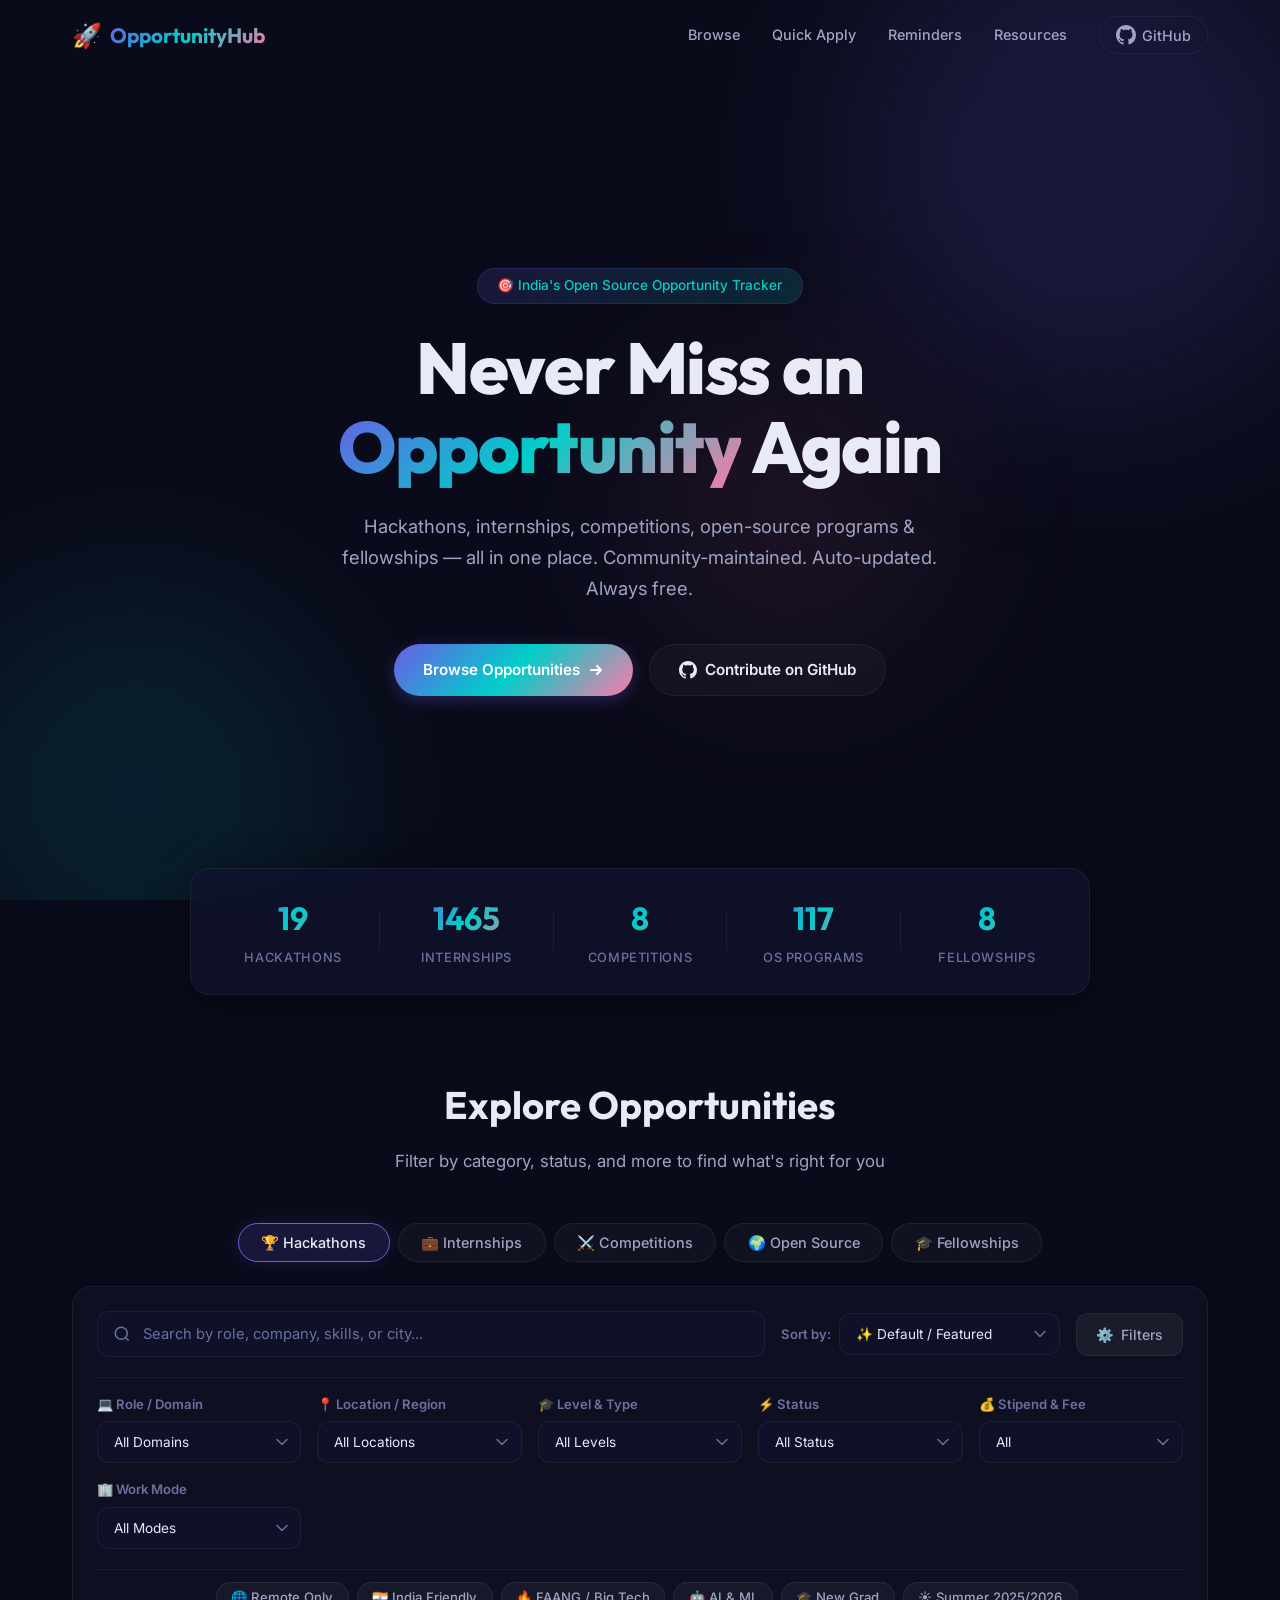
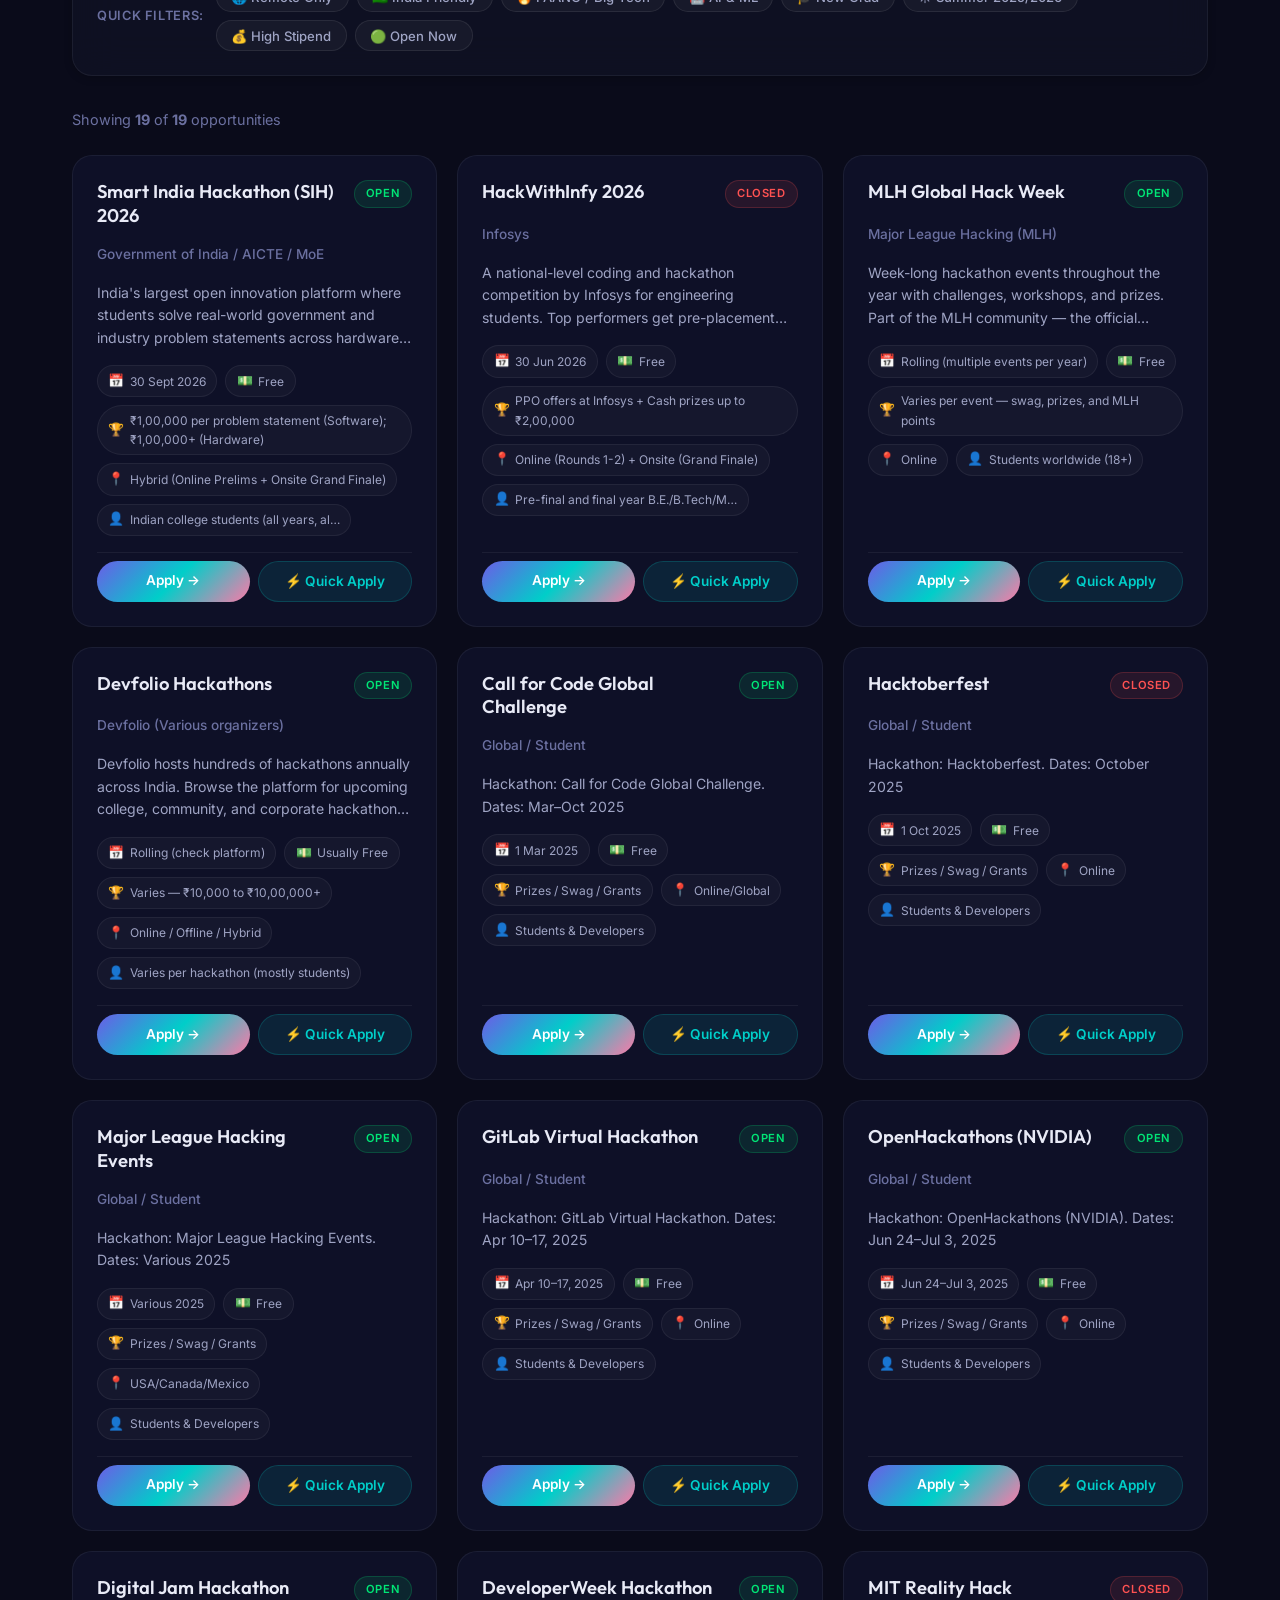
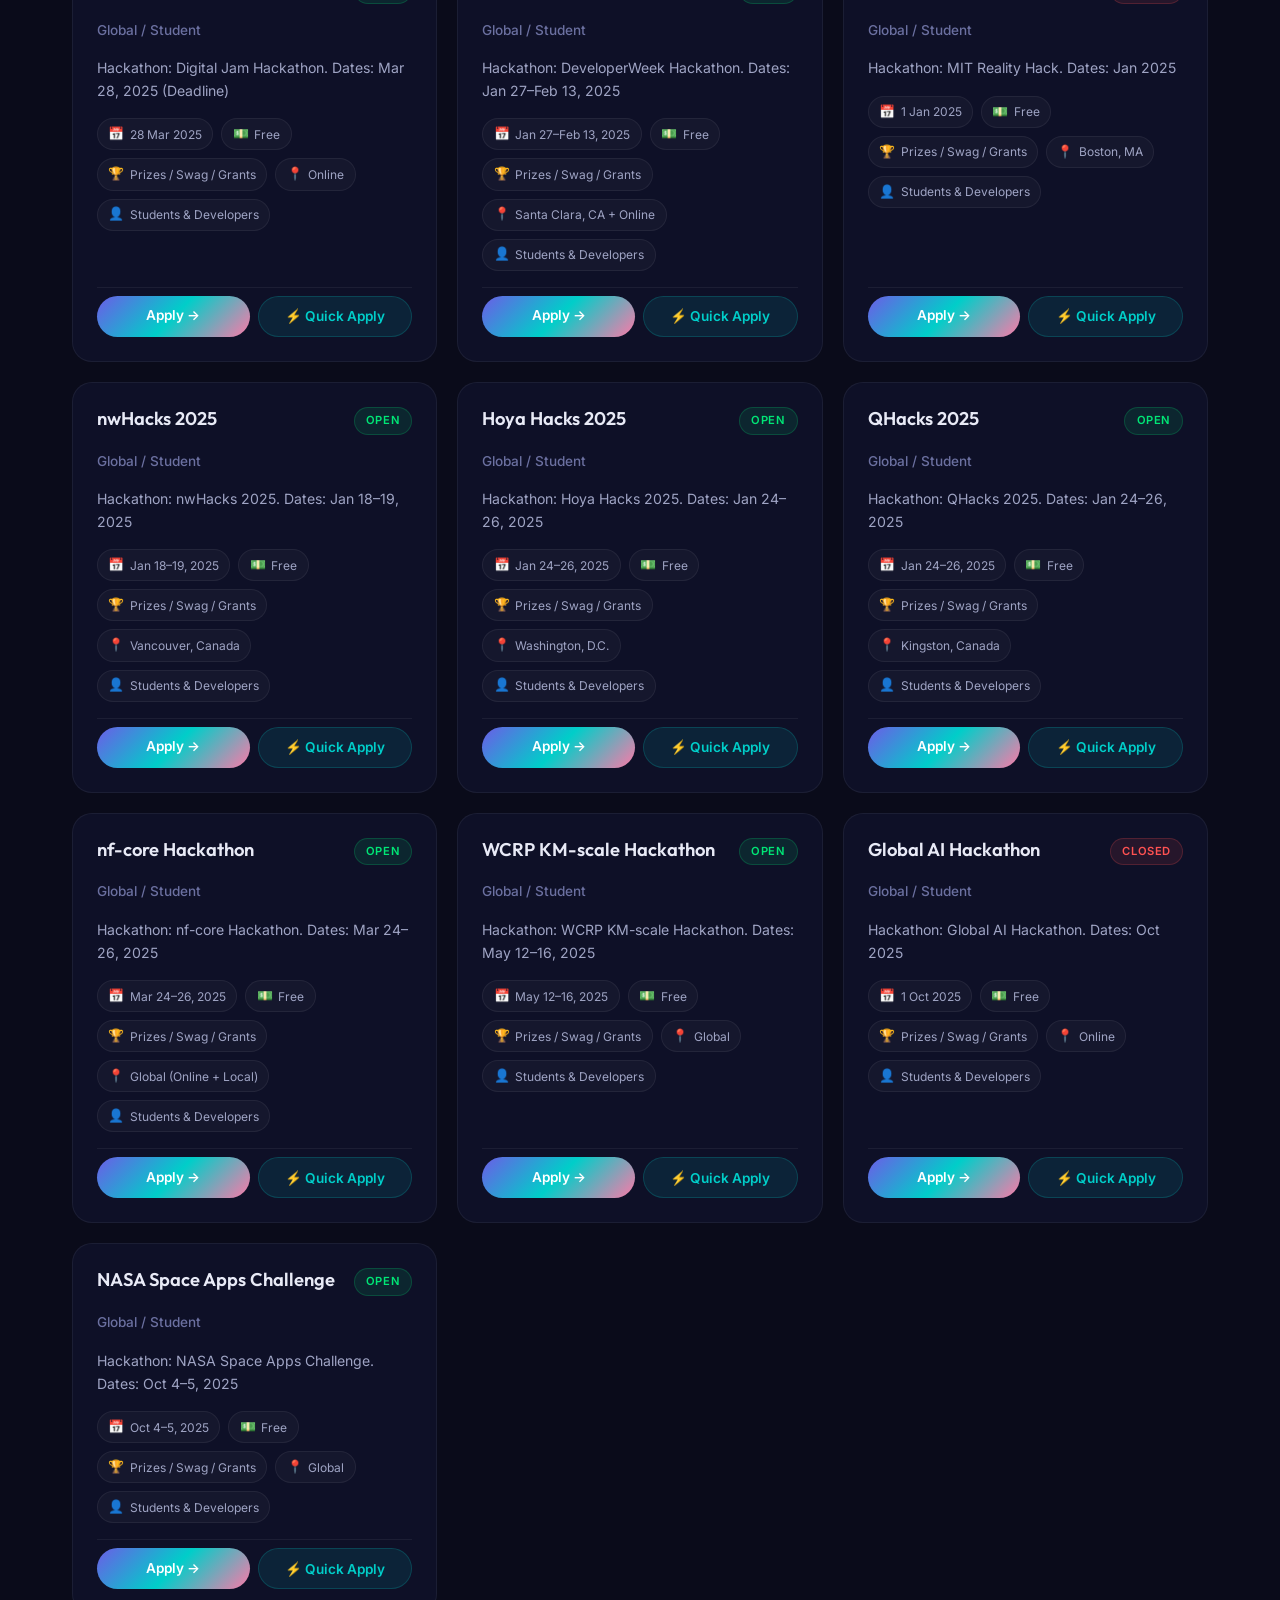
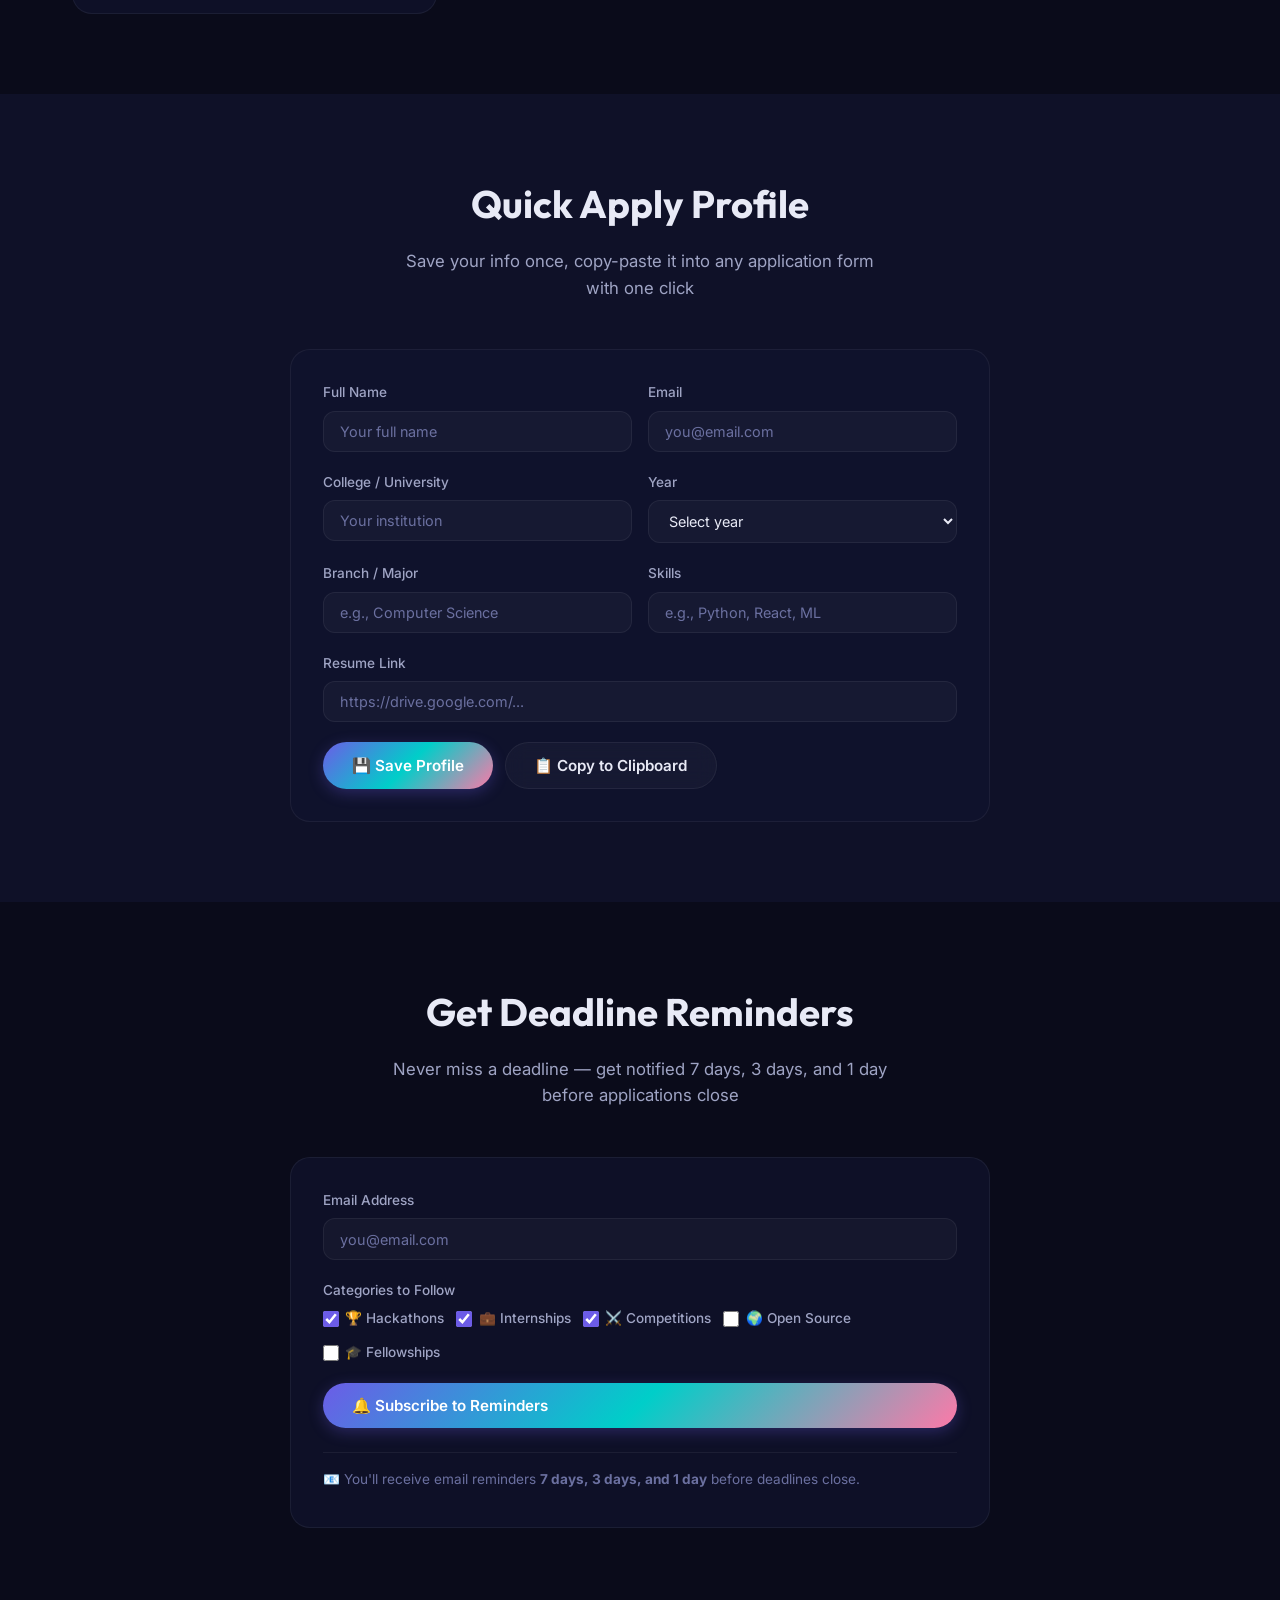
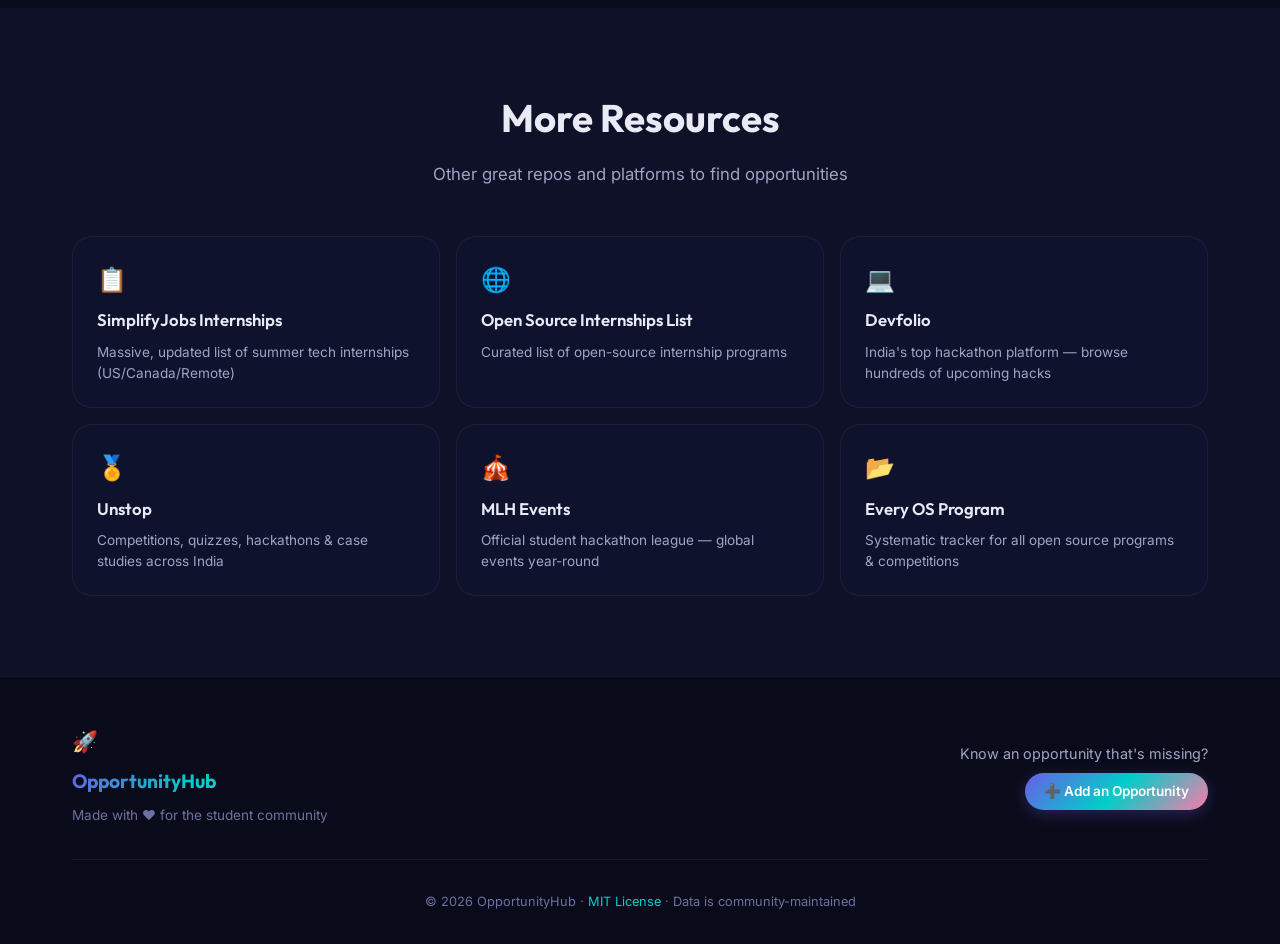
==== website/index.html @ 5a287545 "Initial commit: Complete OpportunityHub platform (website, 1600+ opportunities dataset, multi-repo s" ====
<!DOCTYPE html>
<html lang="en">
<head>
    <meta charset="UTF-8">
    <meta name="viewport" content="width=device-width, initial-scale=1.0">
    <title>OpportunityHub — Hackathons, Internships, Competitions & More</title>
    <meta name="description" content="Your one-stop resource for hackathons, internships, competitions, open source programs and fellowships for Indian college students. Never miss a deadline again.">
    <meta property="og:title" content="OpportunityHub — Never Miss an Opportunity">
    <meta property="og:description" content="Curated list of hackathons, internships, competitions, open source programs and fellowships for Indian college students.">
    <meta property="og:type" content="website">
    <link rel="preconnect" href="https://fonts.googleapis.com">
    <link rel="preconnect" href="https://fonts.gstatic.com" crossorigin>
    <link href="https://fonts.googleapis.com/css2?family=Inter:wght@300;400;500;600;700;800;900&family=Outfit:wght@400;500;600;700;800&display=swap" rel="stylesheet">
    <link rel="stylesheet" href="css/style.css">
</head>
<body>
    <!-- Navigation -->
    <nav class="navbar" id="navbar">
        <div class="nav-container">
            <a href="#" class="nav-logo">
                <span class="logo-icon">🚀</span>
                <span class="logo-text">OpportunityHub</span>
            </a>
            <ul class="nav-links" id="navLinks">
                <li><a href="#opportunities">Browse</a></li>
                <li><a href="#quick-apply">Quick Apply</a></li>
                <li><a href="#reminders">Reminders</a></li>
                <li><a href="#references">Resources</a></li>
                <li><a href="https://github.com/harir03/all-tech-inoneplace" target="_blank" class="nav-github">
                    <svg width="20" height="20" viewBox="0 0 24 24" fill="currentColor"><path d="M12 0C5.37 0 0 5.37 0 12c0 5.31 3.435 9.795 8.205 11.385.6.105.825-.255.825-.57 0-.285-.015-1.23-.015-2.235-3.015.555-3.795-.735-4.035-1.41-.135-.345-.72-1.41-1.23-1.695-.42-.225-1.02-.78-.015-.795.945-.015 1.62.87 1.845 1.23 1.08 1.815 2.805 1.305 3.495.99.105-.78.42-1.305.765-1.605-2.67-.3-5.46-1.335-5.46-5.925 0-1.305.465-2.385 1.23-3.225-.12-.3-.54-1.53.12-3.18 0 0 1.005-.315 3.3 1.23.96-.27 1.98-.405 3-.405s2.04.135 3 .405c2.295-1.56 3.3-1.23 3.3-1.23.66 1.65.24 2.88.12 3.18.765.84 1.23 1.905 1.23 3.225 0 4.605-2.805 5.625-5.475 5.925.435.375.81 1.095.81 2.22 0 1.605-.015 2.895-.015 3.3 0 .315.225.69.825.57A12.02 12.02 0 0024 12c0-6.63-5.37-12-12-12z"/></svg>
                    GitHub
                </a></li>
            </ul>
            <button class="nav-toggle" id="navToggle" aria-label="Toggle navigation">
                <span></span><span></span><span></span>
            </button>
        </div>
    </nav>

    <!-- Hero Section -->
    <section class="hero" id="hero">
        <div class="hero-bg">
            <div class="hero-orb hero-orb-1"></div>
            <div class="hero-orb hero-orb-2"></div>
            <div class="hero-orb hero-orb-3"></div>
        </div>
        <div class="hero-content">
            <div class="hero-badge">🎯 India's Open Source Opportunity Tracker</div>
            <h1 class="hero-title">
                Never Miss an<br>
                <span class="hero-gradient-text">Opportunity</span> Again
            </h1>
            <p class="hero-subtitle">
                Hackathons, internships, competitions, open-source programs & fellowships — 
                all in one place. Community-maintained. Auto-updated. Always free.
            </p>
            <div class="hero-actions">
                <a href="#opportunities" class="btn btn-primary">
                    <span>Browse Opportunities</span>
                    <svg width="16" height="16" viewBox="0 0 16 16" fill="none"><path d="M3 8h10m0 0L9 4m4 4L9 12" stroke="currentColor" stroke-width="2" stroke-linecap="round" stroke-linejoin="round"/></svg>
                </a>
                <a href="https://github.com/harir03/all-tech-inoneplace" target="_blank" class="btn btn-secondary">
                    <svg width="18" height="18" viewBox="0 0 24 24" fill="currentColor"><path d="M12 0C5.37 0 0 5.37 0 12c0 5.31 3.435 9.795 8.205 11.385.6.105.825-.255.825-.57 0-.285-.015-1.23-.015-2.235-3.015.555-3.795-.735-4.035-1.41-.135-.345-.72-1.41-1.23-1.695-.42-.225-1.02-.78-.015-.795.945-.015 1.62.87 1.845 1.23 1.08 1.815 2.805 1.305 3.495.99.105-.78.42-1.305.765-1.605-2.67-.3-5.46-1.335-5.46-5.925 0-1.305.465-2.385 1.23-3.225-.12-.3-.54-1.53.12-3.18 0 0 1.005-.315 3.3 1.23.96-.27 1.98-.405 3-.405s2.04.135 3 .405c2.295-1.56 3.3-1.23 3.3-1.23.66 1.65.24 2.88.12 3.18.765.84 1.23 1.905 1.23 3.225 0 4.605-2.805 5.625-5.475 5.925.435.375.81 1.095.81 2.22 0 1.605-.015 2.895-.015 3.3 0 .315.225.69.825.57A12.02 12.02 0 0024 12c0-6.63-5.37-12-12-12z"/></svg>
                    <span>Contribute on GitHub</span>
                </a>
            </div>
        </div>
    </section>

    <!-- Stats Bar -->
    <section class="stats-bar">
        <div class="stats-container">
            <div class="stat-item" data-target="0" id="stat-hackathons">
                <span class="stat-number">0</span>
                <span class="stat-label">Hackathons</span>
            </div>
            <div class="stat-divider"></div>
            <div class="stat-item" data-target="0" id="stat-internships">
                <span class="stat-number">0</span>
                <span class="stat-label">Internships</span>
            </div>
            <div class="stat-divider"></div>
            <div class="stat-item" data-target="0" id="stat-competitions">
                <span class="stat-number">0</span>
                <span class="stat-label">Competitions</span>
            </div>
            <div class="stat-divider"></div>
            <div class="stat-item" data-target="0" id="stat-programs">
                <span class="stat-number">0</span>
                <span class="stat-label">OS Programs</span>
            </div>
            <div class="stat-divider"></div>
            <div class="stat-item" data-target="0" id="stat-fellowships">
                <span class="stat-number">0</span>
                <span class="stat-label">Fellowships</span>
            </div>
        </div>
    </section>

    <!-- Opportunities Section -->
    <section class="opportunities" id="opportunities">
        <div class="section-container">
            <div class="section-header">
                <h2 class="section-title">Explore Opportunities</h2>
                <p class="section-subtitle">Filter by category, status, and more to find what's right for you</p>
            </div>

            <!-- Category Tabs -->
            <div class="tabs">
                <button class="tab active" data-category="hackathons">🏆 Hackathons</button>
                <button class="tab" data-category="internships">💼 Internships</button>
                <button class="tab" data-category="competitions">⚔️ Competitions</button>
                <button class="tab" data-category="open-source-programs">🌍 Open Source</button>
                <button class="tab" data-category="fellowships">🎓 Fellowships</button>
            </div>

            <!-- Comprehensive Filters Panel -->
            <div class="comprehensive-filters">
                <!-- Search & Sort Row -->
                <div class="filter-row main-filter-row">
                    <div class="search-box">
                        <svg class="search-icon" width="18" height="18" viewBox="0 0 24 24" fill="none" stroke="currentColor" stroke-width="2"><circle cx="11" cy="11" r="8"/><path d="m21 21-4.35-4.35"/></svg>
                        <input type="text" id="searchInput" placeholder="Search by role, company, skills, or city..." autocomplete="off">
                        <button id="searchClearBtn" class="search-clear-btn" style="display: none;" title="Clear search">✕</button>
                    </div>

                    <div class="sort-box">
                        <label for="sortSelect" class="filter-label">Sort by:</label>
                        <select id="sortSelect" class="filter-select">
                            <option value="default">✨ Default / Featured</option>
                            <option value="deadline">📅 Deadline: Soonest First</option>
                            <option value="company-asc">🏢 Name: A → Z</option>
                            <option value="company-desc">🏢 Name: Z → A</option>
                        </select>
                    </div>

                    <button id="toggleAdvancedFiltersBtn" class="btn btn-filter-toggle">
                        <span class="filter-icon">⚙️</span> Filters <span id="activeFilterBadge" class="filter-badge" style="display: none;">0</span>
                    </button>
                </div>

                <!-- Detailed Filter Dropdowns (Grid) -->
                <div class="filter-grid" id="advancedFiltersPanel">
                    <!-- Domain / Role Filter -->
                    <div class="filter-field">
                        <label for="domainFilter" class="filter-label">💻 Role / Domain</label>
                        <select id="domainFilter" class="filter-select">
                            <option value="all">All Domains</option>
                            <option value="swe">💻 Software Engineering / Full Stack</option>
                            <option value="ai-ml">🤖 AI / Machine Learning</option>
                            <option value="data">📊 Data Science & Analytics</option>
                            <option value="cloud">☁️ Cloud / DevOps / SRE</option>
                            <option value="security">🔒 Cybersecurity & InfoSec</option>
                            <option value="mobile">📱 Mobile (Android / iOS)</option>
                            <option value="hardware">⚙️ Hardware / Embedded / FPGA</option>
                            <option value="quant">📈 Quantitative Finance</option>
                            <option value="pm-design">📋 Product & Design</option>
                        </select>
                    </div>

                    <!-- Location / Region Filter -->
                    <div class="filter-field">
                        <label for="locationFilter" class="filter-label">📍 Location / Region</label>
                        <select id="locationFilter" class="filter-select">
                            <option value="all">All Locations</option>
                            <option value="remote">🌐 Remote / Work From Home</option>
                            <option value="india">🇮🇳 India (Bangalore, NCR, Hyd, etc.)</option>
                            <option value="usa">🇺🇸 United States</option>
                            <option value="canada">🇨🇦 Canada</option>
                            <option value="europe">🇪🇺 Europe & UK</option>
                            <option value="international">🌏 International / Global</option>
                        </select>
                    </div>

                    <!-- Level / Opportunity Type Filter -->
                    <div class="filter-field">
                        <label for="typeFilter" class="filter-label">🎓 Level & Type</label>
                        <select id="typeFilter" class="filter-select">
                            <option value="all">All Levels</option>
                            <option value="summer">☀️ Summer Internships</option>
                            <option value="newgrad">🎓 New Grad / Entry Level</option>
                            <option value="offseason">🍂 Off-Season / Co-op</option>
                            <option value="research">🔬 Research & Fellowship</option>
                            <option value="opensource">🌍 Open Source Mentorship</option>
                        </select>
                    </div>

                    <!-- Status Filter -->
                    <div class="filter-field">
                        <label for="statusFilter" class="filter-label">⚡ Status</label>
                        <select id="statusFilter" class="filter-select">
                            <option value="all">All Status</option>
                            <option value="open">🟢 Open Now</option>
                            <option value="coming-soon">🟡 Coming Soon</option>
                            <option value="closed">🔴 Closed</option>
                        </select>
                    </div>

                    <!-- Compensation & Fee Filter -->
                    <div class="filter-field">
                        <label for="stipendFilter" class="filter-label">💰 Stipend & Fee</label>
                        <select id="stipendFilter" class="filter-select">
                            <option value="all">All</option>
                            <option value="paid">💵 Paid / Stipend Provided</option>
                            <option value="free">🆓 Free Registration Only</option>
                            <option value="prizes">🏆 Prize Money / Grants</option>
                        </select>
                    </div>

                    <!-- Work Mode Filter -->
                    <div class="filter-field">
                        <label for="modeFilter" class="filter-label">🏢 Work Mode</label>
                        <select id="modeFilter" class="filter-select">
                            <option value="all">All Modes</option>
                            <option value="online">💻 Online / Virtual</option>
                            <option value="in-person">🏢 In-Person / Onsite</option>
                            <option value="hybrid">🔀 Hybrid</option>
                        </select>
                    </div>
                </div>

                <!-- Quick Filter Chips / Tags -->
                <div class="quick-chips-row">
                    <span class="quick-chips-label">Quick Filters:</span>
                    <div class="chips-container" id="quickChipsContainer">
                        <button class="chip" data-chip="remote">🌐 Remote Only</button>
                        <button class="chip" data-chip="india">🇮🇳 India Friendly</button>
                        <button class="chip" data-chip="faang">🔥 FAANG / Big Tech</button>
                        <button class="chip" data-chip="ai-ml">🤖 AI & ML</button>
                        <button class="chip" data-chip="newgrad">🎓 New Grad</button>
                        <button class="chip" data-chip="summer">☀️ Summer 2025/2026</button>
                        <button class="chip" data-chip="paid">💰 High Stipend</button>
                        <button class="chip" data-chip="open">🟢 Open Now</button>
                    </div>
                    <button id="resetFiltersBtn" class="btn btn-reset-filters" style="display: none;">
                        🔄 Clear All Filters
                    </button>
                </div>
            </div>

            <!-- Cards Grid -->
            <div class="results-header" id="resultsHeader" style="margin-bottom: 1.5rem; display: flex; justify-content: space-between; align-items: center; color: var(--text-muted); font-size: 0.9rem;">
                <span id="resultsCount">Loading opportunities...</span>
            </div>

            <div class="cards-grid" id="cardsGrid">
                <!-- Cards loaded dynamically by JS -->
            </div>

            <div class="load-more-container" id="loadMoreContainer" style="text-align: center; margin-top: 2.5rem; display: none;">
                <button class="btn btn-secondary" id="loadMoreBtn" style="padding: 0.85rem 2rem; font-weight: 600; border-radius: 9999px; background: rgba(255,255,255,0.06); border: 1px solid rgba(255,255,255,0.12); color: #fff; cursor: pointer; transition: all 0.2s;">
                    Load More Opportunities ⬇️
                </button>
            </div>

            <div class="empty-state" id="emptyState" style="display: none;">
                <span class="empty-icon">🔍</span>
                <h3>No opportunities found</h3>
                <p>Try adjusting your filters or search term</p>
            </div>
        </div>
    </section>

    <!-- Quick Apply Section -->
    <section class="quick-apply-section" id="quick-apply">
        <div class="section-container">
            <div class="section-header">
                <h2 class="section-title">Quick Apply Profile</h2>
                <p class="section-subtitle">Save your info once, copy-paste it into any application form with one click</p>
            </div>
            <div class="profile-card">
                <form id="profileForm" class="profile-form">
                    <div class="form-row">
                        <div class="form-group">
                            <label for="profileName">Full Name</label>
                            <input type="text" id="profileName" placeholder="Your full name">
                        </div>
                        <div class="form-group">
                            <label for="profileEmail">Email</label>
                            <input type="email" id="profileEmail" placeholder="you@email.com">
                        </div>
                    </div>
                    <div class="form-row">
                        <div class="form-group">
                            <label for="profileCollege">College / University</label>
                            <input type="text" id="profileCollege" placeholder="Your institution">
                        </div>
                        <div class="form-group">
                            <label for="profileYear">Year</label>
                            <select id="profileYear">
                                <option value="">Select year</option>
                                <option value="1st Year">1st Year</option>
                                <option value="2nd Year">2nd Year</option>
                                <option value="3rd Year">3rd Year</option>
                                <option value="4th Year">4th Year</option>
                                <option value="Post-Graduate">Post-Graduate</option>
                            </select>
                        </div>
                    </div>
                    <div class="form-row">
                        <div class="form-group">
                            <label for="profileBranch">Branch / Major</label>
                            <input type="text" id="profileBranch" placeholder="e.g., Computer Science">
                        </div>
                        <div class="form-group">
                            <label for="profileSkills">Skills</label>
                            <input type="text" id="profileSkills" placeholder="e.g., Python, React, ML">
                        </div>
                    </div>
                    <div class="form-group">
                        <label for="profileResume">Resume Link</label>
                        <input type="url" id="profileResume" placeholder="https://drive.google.com/...">
                    </div>
                    <div class="profile-actions">
                        <button type="submit" class="btn btn-primary">💾 Save Profile</button>
                        <button type="button" id="copyProfileBtn" class="btn btn-secondary">📋 Copy to Clipboard</button>
                    </div>
                </form>
                <div class="profile-saved-msg" id="profileSavedMsg" style="display: none;">
                    ✅ Profile saved locally! Click "Quick Apply" on any opportunity card to use it.
                </div>
            </div>
        </div>
    </section>

    <!-- Reminders Section -->
    <section class="reminders-section" id="reminders">
        <div class="section-container">
            <div class="section-header">
                <h2 class="section-title">Get Deadline Reminders</h2>
                <p class="section-subtitle">Never miss a deadline — get notified 7 days, 3 days, and 1 day before applications close</p>
            </div>
            <div class="reminder-card">
                <form id="reminderForm" class="reminder-form">
                    <div class="form-group">
                        <label for="reminderEmail">Email Address</label>
                        <input type="email" id="reminderEmail" placeholder="you@email.com" required>
                    </div>
                    <div class="form-group">
                        <label>Categories to Follow</label>
                        <div class="checkbox-group">
                            <label class="checkbox-label"><input type="checkbox" value="hackathons" checked> 🏆 Hackathons</label>
                            <label class="checkbox-label"><input type="checkbox" value="internships" checked> 💼 Internships</label>
                            <label class="checkbox-label"><input type="checkbox" value="competitions" checked> ⚔️ Competitions</label>
                            <label class="checkbox-label"><input type="checkbox" value="open-source-programs"> 🌍 Open Source</label>
                            <label class="checkbox-label"><input type="checkbox" value="fellowships"> 🎓 Fellowships</label>
                        </div>
                    </div>
                    <button type="submit" class="btn btn-primary">🔔 Subscribe to Reminders</button>
                </form>
                <div class="reminder-note">
                    <p>📧 You'll receive email reminders <strong>7 days, 3 days, and 1 day</strong> before deadlines close.</p>
                </div>
            </div>
        </div>
    </section>

    <!-- References Section -->
    <section class="references-section" id="references">
        <div class="section-container">
            <div class="section-header">
                <h2 class="section-title">More Resources</h2>
                <p class="section-subtitle">Other great repos and platforms to find opportunities</p>
            </div>
            <div class="references-grid">
                <a href="https://github.com/SimplifyJobs/Summer2025-Internships" target="_blank" class="reference-card">
                    <div class="ref-icon">📋</div>
                    <h3>SimplifyJobs Internships</h3>
                    <p>Massive, updated list of summer tech internships (US/Canada/Remote)</p>
                </a>
                <a href="https://github.com/deepanshu1422/List-Of-Open-Source-Internships-Programs" target="_blank" class="reference-card">
                    <div class="ref-icon">🌐</div>
                    <h3>Open Source Internships List</h3>
                    <p>Curated list of open-source internship programs</p>
                </a>
                <a href="https://devfolio.co/hackathons" target="_blank" class="reference-card">
                    <div class="ref-icon">💻</div>
                    <h3>Devfolio</h3>
                    <p>India's top hackathon platform — browse hundreds of upcoming hacks</p>
                </a>
                <a href="https://unstop.com" target="_blank" class="reference-card">
                    <div class="ref-icon">🏅</div>
                    <h3>Unstop</h3>
                    <p>Competitions, quizzes, hackathons & case studies across India</p>
                </a>
                <a href="https://mlh.io/seasons/2026/events" target="_blank" class="reference-card">
                    <div class="ref-icon">🎪</div>
                    <h3>MLH Events</h3>
                    <p>Official student hackathon league — global events year-round</p>
                </a>
                <a href="https://github.com/Every-Open-Source-Programs/Every-Open-Source-Programs" target="_blank" class="reference-card">
                    <div class="ref-icon">📂</div>
                    <h3>Every OS Program</h3>
                    <p>Systematic tracker for all open source programs & competitions</p>
                </a>
            </div>
        </div>
    </section>

    <!-- Footer -->
    <footer class="footer">
        <div class="footer-container">
            <div class="footer-top">
                <div class="footer-brand">
                    <span class="logo-icon">🚀</span>
                    <span class="logo-text">OpportunityHub</span>
                    <p class="footer-tagline">Made with ❤️ for the student community</p>
                </div>
                <div class="footer-cta">
                    <p>Know an opportunity that's missing?</p>
                    <a href="https://github.com/harir03/all-tech-inoneplace/issues/new?template=add-opportunity.yml" target="_blank" class="btn btn-primary btn-sm">➕ Add an Opportunity</a>
                </div>
            </div>
            <div class="footer-bottom">
                <p>© 2026 OpportunityHub · <a href="https://github.com/harir03/all-tech-inoneplace/blob/main/LICENSE">MIT License</a> · Data is community-maintained</p>
            </div>
        </div>
    </footer>

    <!-- Toast Notification -->
    <div class="toast" id="toast"></div>

    <script src="js/app.js"></script>
</body>
</html>
---- website/css/style.css ----
/* ===== CSS Reset & Base ===== */
*, *::before, *::after {
    margin: 0;
    padding: 0;
    box-sizing: border-box;
}

:root {
    /* Color Palette — Deep space dark theme */
    --bg-primary: #0a0b1a;
    --bg-secondary: #0f1128;
    --bg-card: rgba(17, 19, 46, 0.7);
    --bg-card-hover: rgba(25, 28, 62, 0.85);
    --bg-glass: rgba(255, 255, 255, 0.03);
    --bg-glass-border: rgba(255, 255, 255, 0.06);

    --text-primary: #e8eaf6;
    --text-secondary: #9fa4c4;
    --text-muted: #6b70a0;

    --accent-1: #6c5ce7;       /* Purple */
    --accent-2: #00cec9;       /* Teal */
    --accent-3: #fd79a8;       /* Pink */
    --accent-gradient: linear-gradient(135deg, #6c5ce7 0%, #00cec9 50%, #fd79a8 100%);
    --accent-gradient-soft: linear-gradient(135deg, rgba(108, 92, 231, 0.15) 0%, rgba(0, 206, 201, 0.15) 100%);

    --status-open: #00e676;
    --status-closed: #ff5252;
    --status-coming: #ffd740;

    --border-radius: 12px;
    --border-radius-lg: 20px;
    --border-radius-pill: 999px;

    --shadow-sm: 0 2px 8px rgba(0, 0, 0, 0.2);
    --shadow-md: 0 4px 20px rgba(0, 0, 0, 0.3);
    --shadow-lg: 0 8px 40px rgba(0, 0, 0, 0.4);
    --shadow-glow: 0 0 40px rgba(108, 92, 231, 0.15);

    --transition-fast: 0.2s ease;
    --transition-base: 0.3s ease;
    --transition-slow: 0.5s cubic-bezier(0.16, 1, 0.3, 1);
}

html {
    scroll-behavior: smooth;
    font-size: 16px;
}

body {
    font-family: 'Inter', -apple-system, BlinkMacSystemFont, 'Segoe UI', sans-serif;
    background-color: var(--bg-primary);
    color: var(--text-primary);
    line-height: 1.6;
    overflow-x: hidden;
    -webkit-font-smoothing: antialiased;
}

a {
    color: inherit;
    text-decoration: none;
}

/* ===== Animations ===== */
@keyframes fadeInUp {
    from { opacity: 0; transform: translateY(30px); }
    to { opacity: 1; transform: translateY(0); }
}

@keyframes fadeIn {
    from { opacity: 0; }
    to { opacity: 1; }
}

@keyframes float {
    0%, 100% { transform: translate(0, 0) scale(1); }
    33% { transform: translate(30px, -20px) scale(1.05); }
    66% { transform: translate(-20px, 15px) scale(0.95); }
}

@keyframes pulse-glow {
    0%, 100% { opacity: 0.6; }
    50% { opacity: 1; }
}

@keyframes shimmer {
    0% { background-position: -200% center; }
    100% { background-position: 200% center; }
}

@keyframes slideToast {
    0% { transform: translateX(100%); opacity: 0; }
    10% { transform: translateX(0); opacity: 1; }
    90% { transform: translateX(0); opacity: 1; }
    100% { transform: translateX(100%); opacity: 0; }
}

.animate-on-scroll {
    opacity: 0;
    transform: translateY(30px);
    transition: opacity 0.6s ease, transform 0.6s cubic-bezier(0.16, 1, 0.3, 1);
}

.animate-on-scroll.visible {
    opacity: 1;
    transform: translateY(0);
}

/* ===== Navigation ===== */
.navbar {
    position: fixed;
    top: 0;
    left: 0;
    right: 0;
    z-index: 1000;
    padding: 1rem 0;
    transition: all var(--transition-base);
    background: transparent;
}

.navbar.scrolled {
    background: rgba(10, 11, 26, 0.85);
    backdrop-filter: blur(20px);
    -webkit-backdrop-filter: blur(20px);
    border-bottom: 1px solid var(--bg-glass-border);
    padding: 0.6rem 0;
}

.nav-container {
    max-width: 1200px;
    margin: 0 auto;
    padding: 0 2rem;
    display: flex;
    align-items: center;
    justify-content: space-between;
}

.nav-logo {
    display: flex;
    align-items: center;
    gap: 0.5rem;
    font-family: 'Outfit', sans-serif;
    font-weight: 700;
    font-size: 1.3rem;
}

.logo-icon {
    font-size: 1.5rem;
}

.logo-text {
    background: var(--accent-gradient);
    -webkit-background-clip: text;
    -webkit-text-fill-color: transparent;
    background-clip: text;
}

.nav-links {
    display: flex;
    align-items: center;
    gap: 2rem;
    list-style: none;
}

.nav-links a {
    font-size: 0.9rem;
    font-weight: 500;
    color: var(--text-secondary);
    transition: color var(--transition-fast);
    position: relative;
}

.nav-links a:hover {
    color: var(--text-primary);
}

.nav-links a::after {
    content: '';
    position: absolute;
    bottom: -4px;
    left: 0;
    width: 0;
    height: 2px;
    background: var(--accent-gradient);
    transition: width var(--transition-base);
    border-radius: 2px;
}

.nav-links a:hover::after {
    width: 100%;
}

.nav-github {
    display: flex;
    align-items: center;
    gap: 0.4rem;
    padding: 0.4rem 1rem;
    border: 1px solid var(--bg-glass-border);
    border-radius: var(--border-radius-pill);
    transition: all var(--transition-fast);
}

.nav-github:hover {
    border-color: var(--accent-1);
    background: rgba(108, 92, 231, 0.1);
}

.nav-github::after {
    display: none !important;
}

.nav-toggle {
    display: none;
    flex-direction: column;
    gap: 5px;
    background: none;
    border: none;
    cursor: pointer;
    padding: 4px;
}

.nav-toggle span {
    width: 24px;
    height: 2px;
    background: var(--text-primary);
    border-radius: 2px;
    transition: all var(--transition-fast);
}

/* ===== Hero Section ===== */
.hero {
    position: relative;
    min-height: 100vh;
    display: flex;
    align-items: center;
    justify-content: center;
    text-align: center;
    padding: 8rem 2rem 4rem;
    overflow: hidden;
}

.hero-bg {
    position: absolute;
    inset: 0;
    overflow: hidden;
}

.hero-orb {
    position: absolute;
    border-radius: 50%;
    filter: blur(80px);
    animation: float 15s ease-in-out infinite;
}

.hero-orb-1 {
    width: 500px;
    height: 500px;
    background: rgba(108, 92, 231, 0.15);
    top: -10%;
    right: -5%;
    animation-delay: 0s;
}

.hero-orb-2 {
    width: 400px;
    height: 400px;
    background: rgba(0, 206, 201, 0.1);
    bottom: -10%;
    left: -5%;
    animation-delay: -5s;
}

.hero-orb-3 {
    width: 300px;
    height: 300px;
    background: rgba(253, 121, 168, 0.08);
    top: 40%;
    left: 50%;
    animation-delay: -10s;
}

.hero-content {
    position: relative;
    z-index: 1;
    max-width: 800px;
    animation: fadeInUp 0.8s ease;
}

.hero-badge {
    display: inline-block;
    padding: 0.4rem 1.2rem;
    background: var(--accent-gradient-soft);
    border: 1px solid rgba(108, 92, 231, 0.2);
    border-radius: var(--border-radius-pill);
    font-size: 0.85rem;
    font-weight: 500;
    color: var(--accent-2);
    margin-bottom: 1.5rem;
    animation: pulse-glow 3s ease-in-out infinite;
}

.hero-title {
    font-family: 'Outfit', sans-serif;
    font-size: clamp(2.5rem, 6vw, 4.5rem);
    font-weight: 800;
    line-height: 1.1;
    margin-bottom: 1.5rem;
    letter-spacing: -0.02em;
}

.hero-gradient-text {
    background: var(--accent-gradient);
    -webkit-background-clip: text;
    -webkit-text-fill-color: transparent;
    background-clip: text;
}

.hero-subtitle {
    font-size: 1.15rem;
    color: var(--text-secondary);
    max-width: 600px;
    margin: 0 auto 2.5rem;
    line-height: 1.7;
}

.hero-actions {
    display: flex;
    gap: 1rem;
    justify-content: center;
    flex-wrap: wrap;
}

/* ===== Buttons ===== */
.btn {
    display: inline-flex;
    align-items: center;
    gap: 0.5rem;
    padding: 0.8rem 1.8rem;
    border-radius: var(--border-radius-pill);
    font-size: 0.95rem;
    font-weight: 600;
    cursor: pointer;
    border: none;
    transition: all var(--transition-base);
    font-family: inherit;
}

.btn-primary {
    background: var(--accent-gradient);
    color: #fff;
    box-shadow: 0 4px 15px rgba(108, 92, 231, 0.3);
}

.btn-primary:hover {
    transform: translateY(-2px);
    box-shadow: 0 6px 25px rgba(108, 92, 231, 0.4);
}

.btn-secondary {
    background: var(--bg-glass);
    color: var(--text-primary);
    border: 1px solid var(--bg-glass-border);
    backdrop-filter: blur(10px);
}

.btn-secondary:hover {
    background: rgba(255, 255, 255, 0.08);
    border-color: rgba(255, 255, 255, 0.15);
    transform: translateY(-2px);
}

.btn-sm {
    padding: 0.5rem 1.2rem;
    font-size: 0.85rem;
}

/* ===== Stats Bar ===== */
.stats-bar {
    position: relative;
    z-index: 1;
    margin-top: -2rem;
}

.stats-container {
    max-width: 900px;
    margin: 0 auto;
    padding: 1.5rem 3rem;
    display: flex;
    align-items: center;
    justify-content: center;
    gap: 2rem;
    background: var(--bg-card);
    backdrop-filter: blur(20px);
    border: 1px solid var(--bg-glass-border);
    border-radius: var(--border-radius-lg);
    box-shadow: var(--shadow-lg);
}

.stat-item {
    text-align: center;
    flex: 1;
}

.stat-number {
    display: block;
    font-family: 'Outfit', sans-serif;
    font-size: 2rem;
    font-weight: 700;
    background: var(--accent-gradient);
    -webkit-background-clip: text;
    -webkit-text-fill-color: transparent;
    background-clip: text;
}

.stat-label {
    font-size: 0.8rem;
    color: var(--text-muted);
    font-weight: 500;
    text-transform: uppercase;
    letter-spacing: 0.05em;
}

.stat-divider {
    width: 1px;
    height: 40px;
    background: var(--bg-glass-border);
}

/* ===== Section Common ===== */
.section-container {
    max-width: 1200px;
    margin: 0 auto;
    padding: 5rem 2rem;
}

.section-header {
    text-align: center;
    margin-bottom: 3rem;
}

.section-title {
    font-family: 'Outfit', sans-serif;
    font-size: clamp(1.8rem, 3vw, 2.5rem);
    font-weight: 700;
    margin-bottom: 0.75rem;
}

.section-subtitle {
    color: var(--text-secondary);
    font-size: 1.05rem;
    max-width: 500px;
    margin: 0 auto;
}

/* ===== Tabs ===== */
.tabs {
    display: flex;
    gap: 0.5rem;
    justify-content: center;
    flex-wrap: wrap;
    margin-bottom: 1.5rem;
}

.tab {
    padding: 0.6rem 1.4rem;
    border-radius: var(--border-radius-pill);
    border: 1px solid var(--bg-glass-border);
    background: var(--bg-glass);
    color: var(--text-secondary);
    font-size: 0.9rem;
    font-weight: 500;
    cursor: pointer;
    transition: all var(--transition-fast);
    font-family: inherit;
}

.tab:hover {
    background: rgba(108, 92, 231, 0.1);
    border-color: rgba(108, 92, 231, 0.3);
    color: var(--text-primary);
}

.tab.active {
    background: rgba(108, 92, 231, 0.15);
    border-color: var(--accent-1);
    color: var(--text-primary);
    box-shadow: 0 0 15px rgba(108, 92, 231, 0.15);
}

/* ===== Comprehensive Filters Panel ===== */
.comprehensive-filters {
    display: flex;
    flex-direction: column;
    gap: 1.25rem;
    margin-bottom: 2rem;
    background: rgba(18, 20, 39, 0.65);
    backdrop-filter: blur(20px);
    border: 1px solid var(--bg-glass-border);
    border-radius: var(--border-radius-lg);
    padding: 1.5rem;
    box-shadow: var(--shadow-sm);
    transition: all var(--transition-base);
}

.comprehensive-filters:hover {
    border-color: rgba(108, 92, 231, 0.25);
    box-shadow: 0 8px 32px rgba(0, 0, 0, 0.3);
}

.main-filter-row {
    display: flex;
    gap: 1rem;
    align-items: center;
    flex-wrap: wrap;
}

.search-box {
    flex: 1;
    min-width: 260px;
    position: relative;
}

.search-icon {
    position: absolute;
    left: 1rem;
    top: 50%;
    transform: translateY(-50%);
    color: var(--text-muted);
    pointer-events: none;
}

.search-box input {
    width: 100%;
    padding: 0.8rem 2.5rem 0.8rem 2.8rem;
    background: var(--bg-card);
    border: 1px solid var(--bg-glass-border);
    border-radius: var(--border-radius);
    color: var(--text-primary);
    font-size: 0.92rem;
    font-family: inherit;
    transition: all var(--transition-fast);
}

.search-box input:focus {
    outline: none;
    border-color: var(--accent-1);
    box-shadow: 0 0 0 3px rgba(108, 92, 231, 0.15);
}

.search-box input::placeholder {
    color: var(--text-muted);
}

.search-clear-btn {
    position: absolute;
    right: 0.8rem;
    top: 50%;
    transform: translateY(-50%);
    background: rgba(255, 255, 255, 0.1);
    border: none;
    color: var(--text-muted);
    border-radius: 50%;
    width: 22px;
    height: 22px;
    font-size: 0.75rem;
    display: flex;
    align-items: center;
    justify-content: center;
    cursor: pointer;
    transition: all var(--transition-fast);
}

.search-clear-btn:hover {
    background: rgba(255, 255, 255, 0.2);
    color: #fff;
}

.sort-box {
    display: flex;
    align-items: center;
    gap: 0.5rem;
}

.filter-label {
    font-size: 0.82rem;
    font-weight: 600;
    color: var(--text-muted);
    white-space: nowrap;
}

.filter-select {
    padding: 0.75rem 1rem;
    background: var(--bg-card);
    border: 1px solid var(--bg-glass-border);
    border-radius: var(--border-radius);
    color: var(--text-primary);
    font-size: 0.85rem;
    font-family: inherit;
    cursor: pointer;
    transition: all var(--transition-fast);
    appearance: none;
    -webkit-appearance: none;
    background-image: url("data:image/svg+xml,%3Csvg width='12' height='8' viewBox='0 0 12 8' fill='none' xmlns='http://www.w3.org/2000/svg'%3E%3Cpath d='M1 1.5L6 6.5L11 1.5' stroke='%236b70a0' stroke-width='1.5' stroke-linecap='round' stroke-linejoin='round'/%3E%3C/svg%3E");
    background-repeat: no-repeat;
    background-position: right 0.8rem center;
    padding-right: 2.2rem;
}

.filter-select:focus {
    outline: none;
    border-color: var(--accent-1);
    box-shadow: 0 0 0 3px rgba(108, 92, 231, 0.15);
}

.filter-select option {
    background: #14172e;
    color: #fff;
    padding: 0.5rem;
}

.btn-filter-toggle {
    display: flex;
    align-items: center;
    gap: 0.4rem;
    padding: 0.75rem 1.2rem;
    border-radius: var(--border-radius);
    background: rgba(255, 255, 255, 0.05);
    border: 1px solid var(--bg-glass-border);
    color: var(--text-secondary);
    font-size: 0.88rem;
    font-weight: 500;
    cursor: pointer;
    transition: all var(--transition-fast);
}

.btn-filter-toggle:hover, .btn-filter-toggle.active {
    background: rgba(108, 92, 231, 0.15);
    border-color: var(--accent-1);
    color: var(--text-primary);
}

.filter-badge {
    display: inline-flex;
    align-items: center;
    justify-content: center;
    background: var(--accent-1);
    color: #fff;
    font-size: 0.75rem;
    font-weight: 700;
    width: 18px;
    height: 18px;
    border-radius: 50%;
    margin-left: 0.2rem;
}

/* Detailed Filter Grid */
.filter-grid {
    display: grid;
    grid-template-columns: repeat(auto-fit, minmax(200px, 1fr));
    gap: 1rem;
    padding-top: 1rem;
    border-top: 1px solid rgba(255, 255, 255, 0.06);
    transition: all var(--transition-base);
}

.filter-field {
    display: flex;
    flex-direction: column;
    gap: 0.4rem;
}

.filter-field .filter-select {
    width: 100%;
}

/* Quick Filter Chips */
.quick-chips-row {
    display: flex;
    align-items: center;
    gap: 0.75rem;
    flex-wrap: wrap;
    padding-top: 0.75rem;
    border-top: 1px solid rgba(255, 255, 255, 0.06);
}

.quick-chips-label {
    font-size: 0.8rem;
    font-weight: 600;
    color: var(--text-muted);
    text-transform: uppercase;
    letter-spacing: 0.05em;
    white-space: nowrap;
}

.chips-container {
    display: flex;
    gap: 0.5rem;
    flex-wrap: wrap;
    flex: 1;
}

.chip {
    padding: 0.4rem 0.9rem;
    border-radius: var(--border-radius-pill);
    background: rgba(255, 255, 255, 0.04);
    border: 1px solid rgba(255, 255, 255, 0.08);
    color: var(--text-secondary);
    font-size: 0.82rem;
    font-weight: 500;
    cursor: pointer;
    transition: all var(--transition-fast);
    font-family: inherit;
    user-select: none;
}

.chip:hover {
    background: rgba(108, 92, 231, 0.12);
    border-color: rgba(108, 92, 231, 0.35);
    color: var(--text-primary);
    transform: translateY(-1px);
}

.chip.active {
    background: linear-gradient(135deg, rgba(108, 92, 231, 0.25), rgba(0, 206, 201, 0.2));
    border-color: var(--accent-1);
    color: #fff;
    box-shadow: 0 0 12px rgba(108, 92, 231, 0.25);
    font-weight: 600;
}

.btn-reset-filters {
    padding: 0.4rem 0.9rem;
    border-radius: var(--border-radius-pill);
    background: rgba(255, 107, 107, 0.12);
    border: 1px solid rgba(255, 107, 107, 0.3);
    color: #ff8787;
    font-size: 0.8rem;
    font-weight: 600;
    cursor: pointer;
    transition: all var(--transition-fast);
    white-space: nowrap;
}

.btn-reset-filters:hover {
    background: rgba(255, 107, 107, 0.2);
    border-color: #ff6b6b;
    color: #fff;
    transform: translateY(-1px);
}

.filter-group select option {
    background: var(--bg-secondary);
    color: var(--text-primary);
}

/* ===== Cards Grid ===== */
.cards-grid {
    display: grid;
    grid-template-columns: repeat(auto-fill, minmax(340px, 1fr));
    gap: 1.25rem;
}

/* ===== Opportunity Card ===== */
.opportunity-card {
    background: var(--bg-card);
    border: 1px solid var(--bg-glass-border);
    border-radius: var(--border-radius-lg);
    padding: 1.5rem;
    transition: all var(--transition-base);
    display: flex;
    flex-direction: column;
    gap: 1rem;
    position: relative;
    overflow: hidden;
    animation: fadeInUp 0.5s ease backwards;
}

.opportunity-card::before {
    content: '';
    position: absolute;
    top: 0;
    left: 0;
    right: 0;
    height: 3px;
    background: var(--accent-gradient);
    opacity: 0;
    transition: opacity var(--transition-fast);
}

.opportunity-card:hover {
    background: var(--bg-card-hover);
    border-color: rgba(108, 92, 231, 0.2);
    transform: translateY(-4px);
    box-shadow: var(--shadow-glow);
}

.opportunity-card:hover::before {
    opacity: 1;
}

.card-header {
    display: flex;
    justify-content: space-between;
    align-items: flex-start;
    gap: 0.75rem;
}

.card-title {
    font-family: 'Outfit', sans-serif;
    font-size: 1.15rem;
    font-weight: 600;
    line-height: 1.3;
}

.card-status {
    flex-shrink: 0;
    padding: 0.25rem 0.7rem;
    border-radius: var(--border-radius-pill);
    font-size: 0.7rem;
    font-weight: 600;
    text-transform: uppercase;
    letter-spacing: 0.05em;
}

.card-status.open {
    background: rgba(0, 230, 118, 0.1);
    color: var(--status-open);
    border: 1px solid rgba(0, 230, 118, 0.2);
}

.card-status.closed {
    background: rgba(255, 82, 82, 0.1);
    color: var(--status-closed);
    border: 1px solid rgba(255, 82, 82, 0.2);
}

.card-status.coming-soon {
    background: rgba(255, 215, 64, 0.1);
    color: var(--status-coming);
    border: 1px solid rgba(255, 215, 64, 0.2);
}

.card-organizer {
    font-size: 0.85rem;
    color: var(--text-muted);
    font-weight: 500;
}

.card-description {
    font-size: 0.88rem;
    color: var(--text-secondary);
    line-height: 1.6;
    display: -webkit-box;
    -webkit-line-clamp: 3;
    -webkit-box-orient: vertical;
    overflow: hidden;
}

.card-details {
    display: flex;
    flex-wrap: wrap;
    gap: 0.5rem;
}

.card-detail {
    display: inline-flex;
    align-items: center;
    gap: 0.35rem;
    padding: 0.3rem 0.65rem;
    background: var(--bg-glass);
    border: 1px solid var(--bg-glass-border);
    border-radius: var(--border-radius-pill);
    font-size: 0.75rem;
    color: var(--text-secondary);
}

.card-detail-icon {
    font-size: 0.8rem;
}

.card-actions {
    display: flex;
    gap: 0.5rem;
    margin-top: auto;
    padding-top: 0.5rem;
    border-top: 1px solid var(--bg-glass-border);
}

.card-actions .btn {
    flex: 1;
    justify-content: center;
    padding: 0.6rem 1rem;
    font-size: 0.85rem;
}

.btn-apply {
    background: var(--accent-gradient);
    color: #fff;
    border: none;
}

.btn-apply:hover {
    box-shadow: 0 4px 15px rgba(108, 92, 231, 0.3);
}

.btn-quick-apply {
    background: rgba(0, 206, 201, 0.1);
    color: var(--accent-2);
    border: 1px solid rgba(0, 206, 201, 0.2);
}

.btn-quick-apply:hover {
    background: rgba(0, 206, 201, 0.2);
}

/* ===== Empty State ===== */
.empty-state {
    text-align: center;
    padding: 4rem 2rem;
    color: var(--text-muted);
}

.empty-icon {
    font-size: 3rem;
    display: block;
    margin-bottom: 1rem;
}

.empty-state h3 {
    font-size: 1.2rem;
    margin-bottom: 0.5rem;
    color: var(--text-secondary);
}

/* ===== Quick Apply / Profile Section ===== */
.quick-apply-section {
    background: var(--bg-secondary);
}

.profile-card, .reminder-card {
    max-width: 700px;
    margin: 0 auto;
    background: var(--bg-card);
    border: 1px solid var(--bg-glass-border);
    border-radius: var(--border-radius-lg);
    padding: 2rem;
}

.profile-form, .reminder-form {
    display: flex;
    flex-direction: column;
    gap: 1.25rem;
}

.form-row {
    display: grid;
    grid-template-columns: 1fr 1fr;
    gap: 1rem;
}

.form-group {
    display: flex;
    flex-direction: column;
    gap: 0.4rem;
}

.form-group label {
    font-size: 0.85rem;
    font-weight: 500;
    color: var(--text-secondary);
}

.form-group input,
.form-group select {
    padding: 0.7rem 1rem;
    background: rgba(255, 255, 255, 0.03);
    border: 1px solid var(--bg-glass-border);
    border-radius: var(--border-radius);
    color: var(--text-primary);
    font-size: 0.9rem;
    font-family: inherit;
    transition: all var(--transition-fast);
}

.form-group input:focus,
.form-group select:focus {
    outline: none;
    border-color: var(--accent-1);
    box-shadow: 0 0 0 3px rgba(108, 92, 231, 0.1);
}

.form-group input::placeholder {
    color: var(--text-muted);
}

.profile-actions {
    display: flex;
    gap: 0.75rem;
    flex-wrap: wrap;
}

.profile-saved-msg {
    margin-top: 1rem;
    padding: 0.75rem 1rem;
    background: rgba(0, 230, 118, 0.08);
    border: 1px solid rgba(0, 230, 118, 0.2);
    border-radius: var(--border-radius);
    color: var(--status-open);
    font-size: 0.9rem;
}

/* ===== Reminders Section ===== */
.badge-experimental {
    display: inline-block;
    padding: 0.15rem 0.5rem;
    background: rgba(255, 215, 64, 0.1);
    border: 1px solid rgba(255, 215, 64, 0.2);
    border-radius: var(--border-radius-pill);
    font-size: 0.65rem;
    font-weight: 600;
    color: var(--status-coming);
    text-transform: uppercase;
    margin-left: 0.5rem;
}

.checkbox-group {
    display: flex;
    flex-wrap: wrap;
    gap: 0.75rem;
}

.checkbox-label {
    display: flex;
    align-items: center;
    gap: 0.4rem;
    font-size: 0.9rem;
    color: var(--text-secondary);
    cursor: pointer;
}

.checkbox-label input[type="checkbox"] {
    accent-color: var(--accent-1);
    width: 16px;
    height: 16px;
}

.reminder-note {
    margin-top: 1.5rem;
    padding-top: 1rem;
    border-top: 1px solid var(--bg-glass-border);
    font-size: 0.85rem;
    color: var(--text-muted);
}

.reminder-note p {
    margin-bottom: 0.25rem;
}

/* ===== References Section ===== */
.references-section {
    background: var(--bg-secondary);
}

.references-grid {
    display: grid;
    grid-template-columns: repeat(auto-fill, minmax(300px, 1fr));
    gap: 1rem;
}

.reference-card {
    padding: 1.5rem;
    background: var(--bg-card);
    border: 1px solid var(--bg-glass-border);
    border-radius: var(--border-radius-lg);
    transition: all var(--transition-base);
    display: flex;
    flex-direction: column;
    gap: 0.5rem;
}

.reference-card:hover {
    transform: translateY(-4px);
    border-color: rgba(108, 92, 231, 0.3);
    box-shadow: var(--shadow-glow);
}

.ref-icon {
    font-size: 1.5rem;
}

.reference-card h3 {
    font-family: 'Outfit', sans-serif;
    font-size: 1.05rem;
    font-weight: 600;
}

.reference-card p {
    font-size: 0.85rem;
    color: var(--text-secondary);
    line-height: 1.5;
}

/* ===== Footer ===== */
.footer {
    border-top: 1px solid var(--bg-glass-border);
}

.footer-container {
    max-width: 1200px;
    margin: 0 auto;
    padding: 3rem 2rem 2rem;
}

.footer-top {
    display: flex;
    justify-content: space-between;
    align-items: center;
    flex-wrap: wrap;
    gap: 2rem;
    margin-bottom: 2rem;
    padding-bottom: 2rem;
    border-bottom: 1px solid var(--bg-glass-border);
}

.footer-brand {
    display: flex;
    flex-direction: column;
    gap: 0.5rem;
}

.footer-brand .logo-icon {
    font-size: 1.3rem;
}

.footer-brand .logo-text {
    font-family: 'Outfit', sans-serif;
    font-size: 1.2rem;
    font-weight: 700;
}

.footer-tagline {
    font-size: 0.85rem;
    color: var(--text-muted);
}

.footer-cta {
    text-align: right;
}

.footer-cta p {
    font-size: 0.9rem;
    color: var(--text-secondary);
    margin-bottom: 0.5rem;
}

.footer-bottom {
    text-align: center;
    font-size: 0.8rem;
    color: var(--text-muted);
}

.footer-bottom a {
    color: var(--accent-2);
    transition: color var(--transition-fast);
}

.footer-bottom a:hover {
    color: var(--accent-1);
}

/* ===== Toast ===== */
.toast {
    position: fixed;
    bottom: 2rem;
    right: 2rem;
    padding: 0.85rem 1.5rem;
    background: var(--bg-card);
    border: 1px solid var(--bg-glass-border);
    border-radius: var(--border-radius);
    color: var(--text-primary);
    font-size: 0.9rem;
    z-index: 9999;
    transform: translateX(100%);
    opacity: 0;
    pointer-events: none;
    backdrop-filter: blur(20px);
    box-shadow: var(--shadow-lg);
}

.toast.show {
    animation: slideToast 3s ease forwards;
    pointer-events: auto;
}

/* ===== Responsive ===== */
@media (max-width: 768px) {
    .nav-links {
        display: none;
        position: fixed;
        top: 0;
        left: 0;
        right: 0;
        bottom: 0;
        background: rgba(10, 11, 26, 0.98);
        backdrop-filter: blur(20px);
        flex-direction: column;
        justify-content: center;
        align-items: center;
        gap: 2rem;
        z-index: 999;
    }

    .nav-links.open {
        display: flex;
    }

    .nav-links a {
        font-size: 1.2rem;
    }

    .nav-toggle {
        display: flex;
        z-index: 1001;
    }

    .hero-title {
        font-size: clamp(2rem, 8vw, 3rem);
    }

    .stats-container {
        flex-wrap: wrap;
        padding: 1.5rem;
        gap: 1rem;
    }

    .stat-divider {
        display: none;
    }

    .stat-item {
        min-width: 80px;
    }

    .cards-grid {
        grid-template-columns: 1fr;
    }

    .form-row {
        grid-template-columns: 1fr;
    }

    .filters {
        flex-direction: column;
    }

    .filter-group {
        width: 100%;
    }

    .filter-group select {
        flex: 1;
    }

    .footer-top {
        flex-direction: column;
        text-align: center;
    }

    .footer-cta {
        text-align: center;
    }

    .references-grid {
        grid-template-columns: 1fr;
    }
}

@media (max-width: 480px) {
    .hero {
        padding: 6rem 1rem 3rem;
    }

    .hero-actions {
        flex-direction: column;
        align-items: stretch;
    }

    .btn {
        justify-content: center;
    }

    .tabs {
        gap: 0.35rem;
    }

    .tab {
        padding: 0.5rem 0.9rem;
        font-size: 0.8rem;
    }

    .profile-actions {
        flex-direction: column;
    }
}
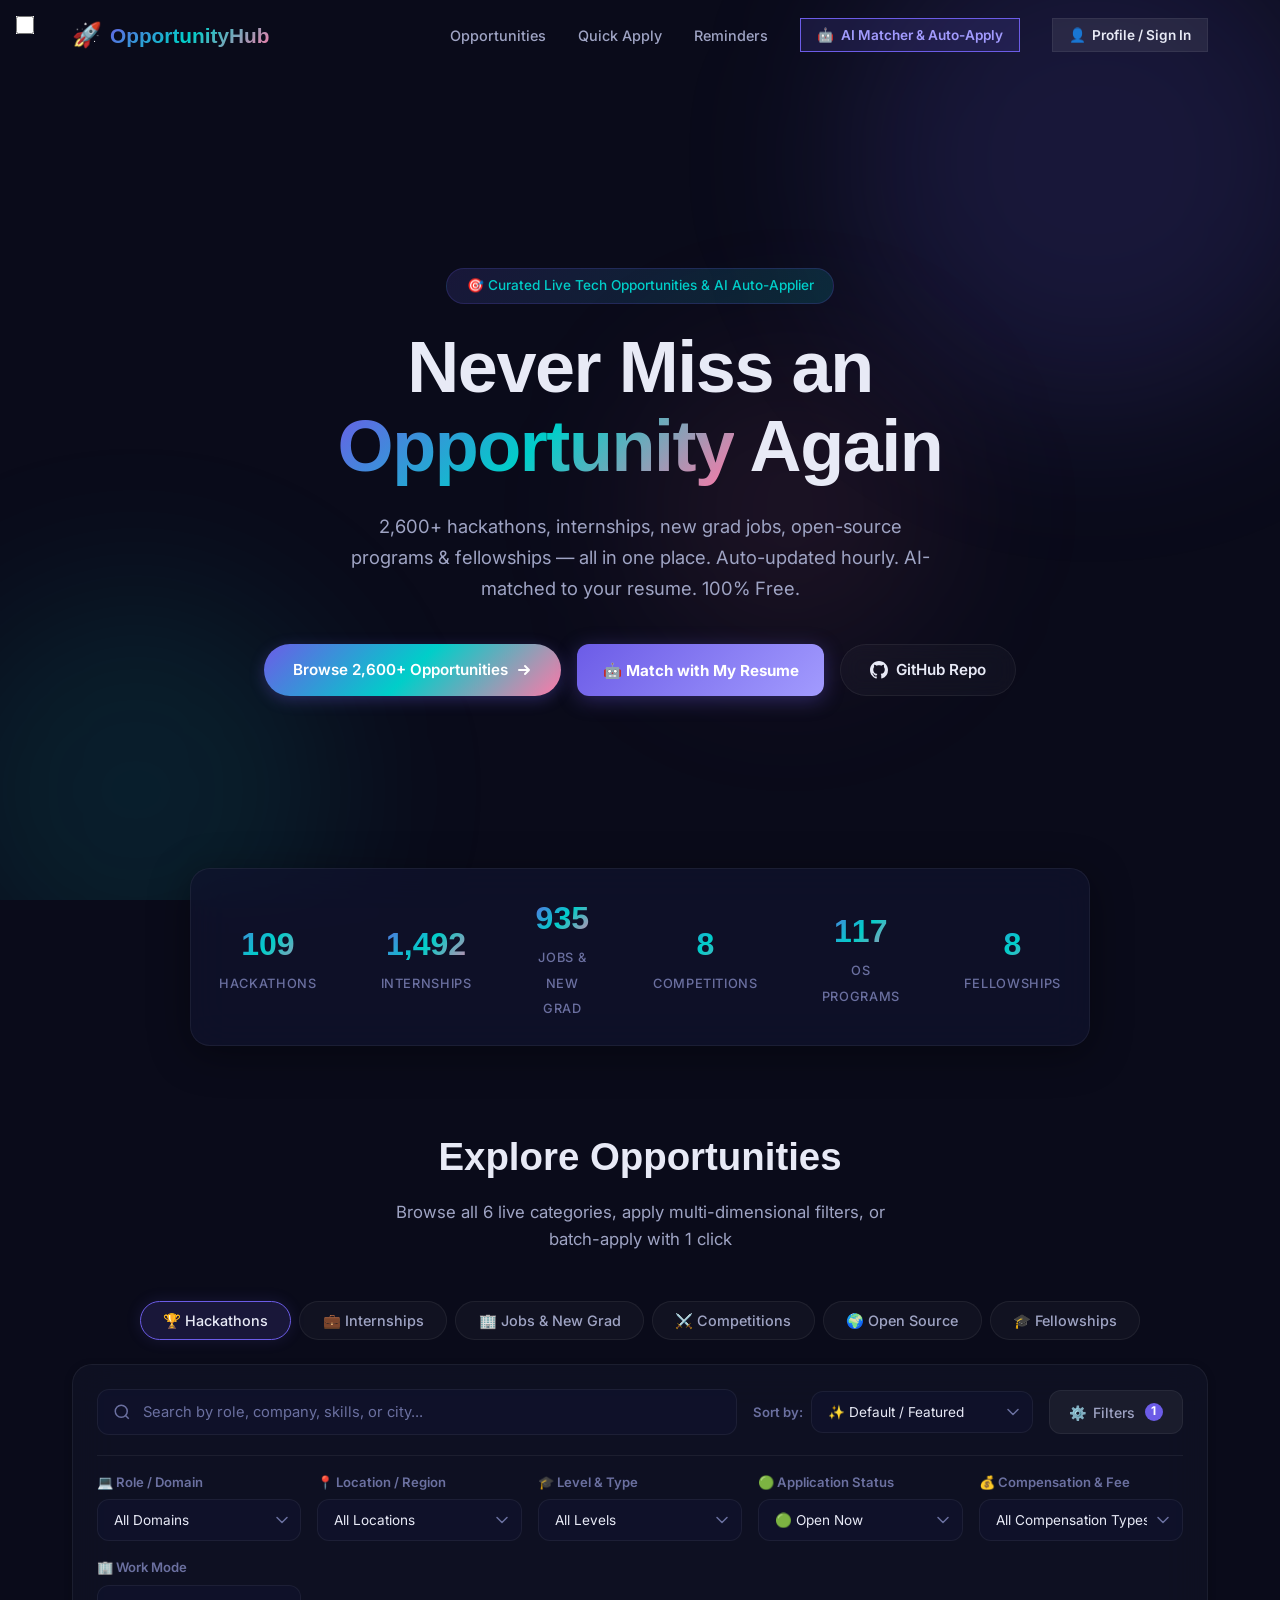
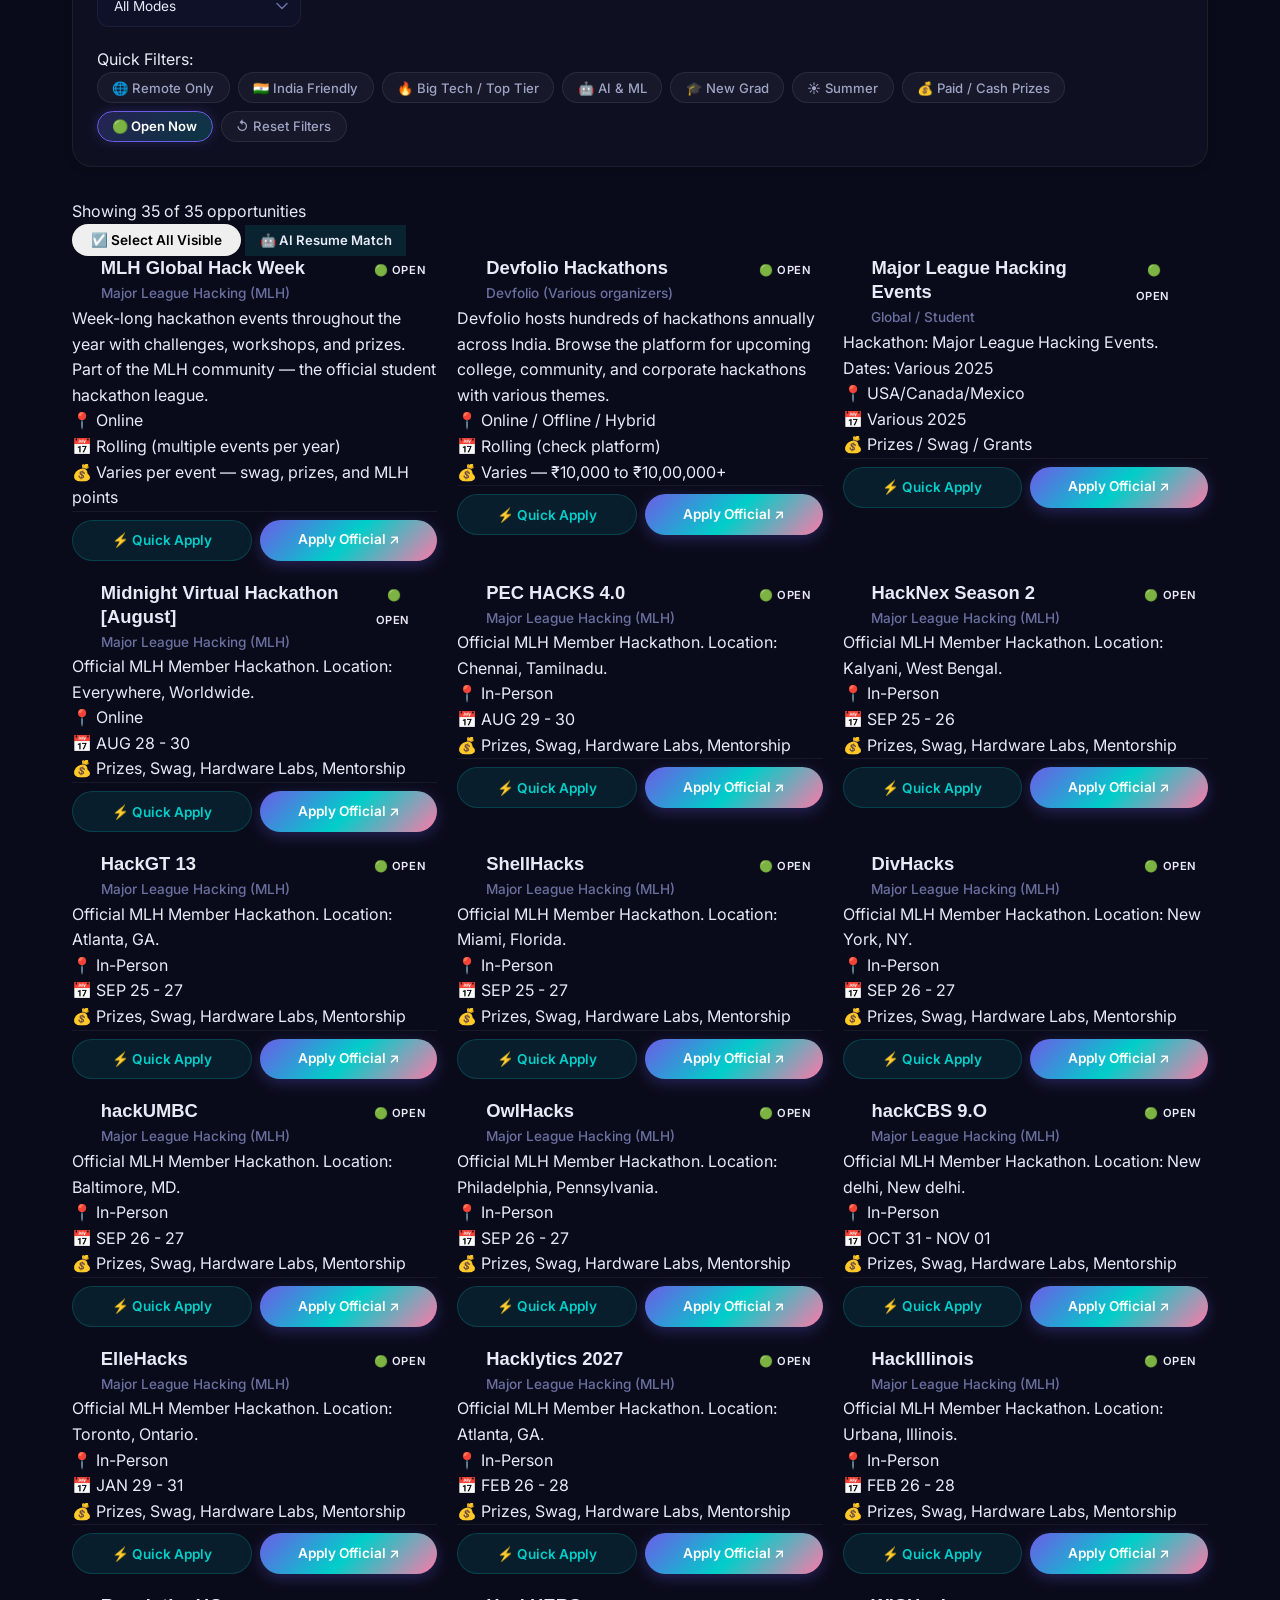
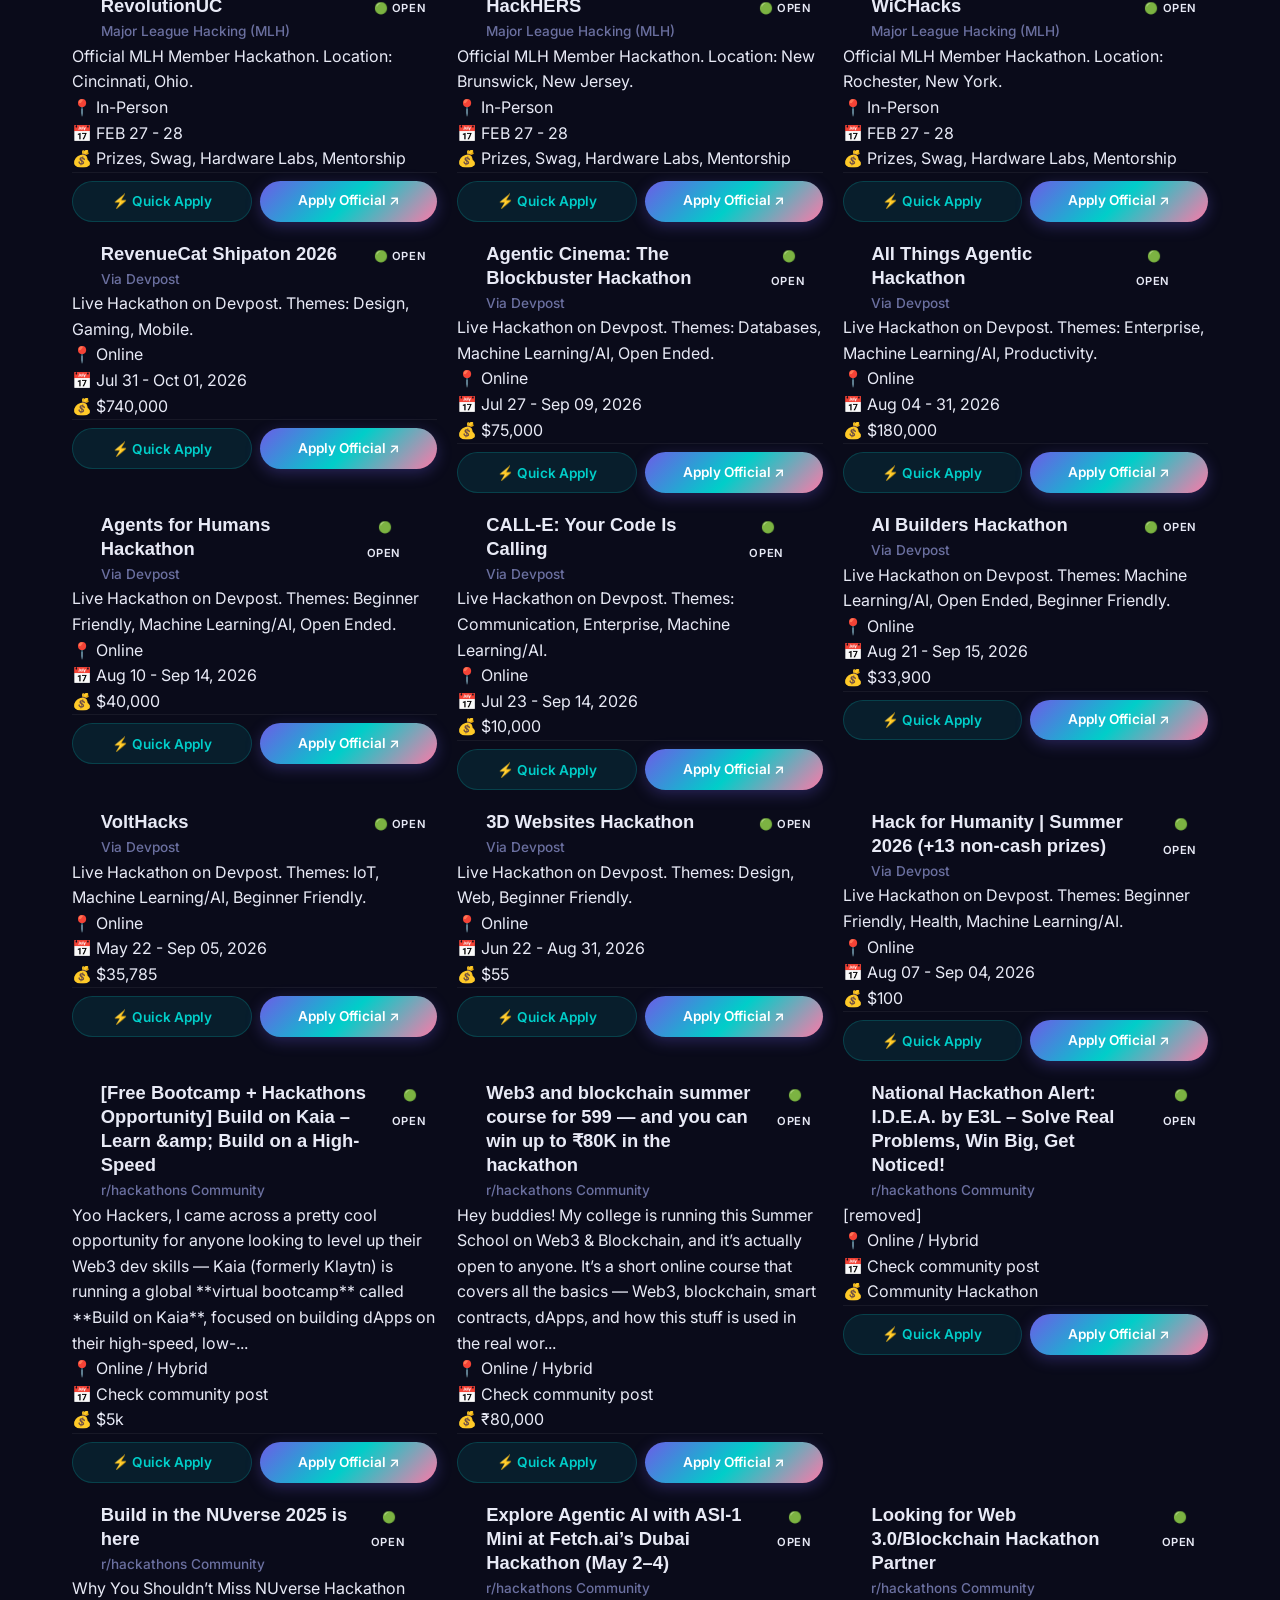
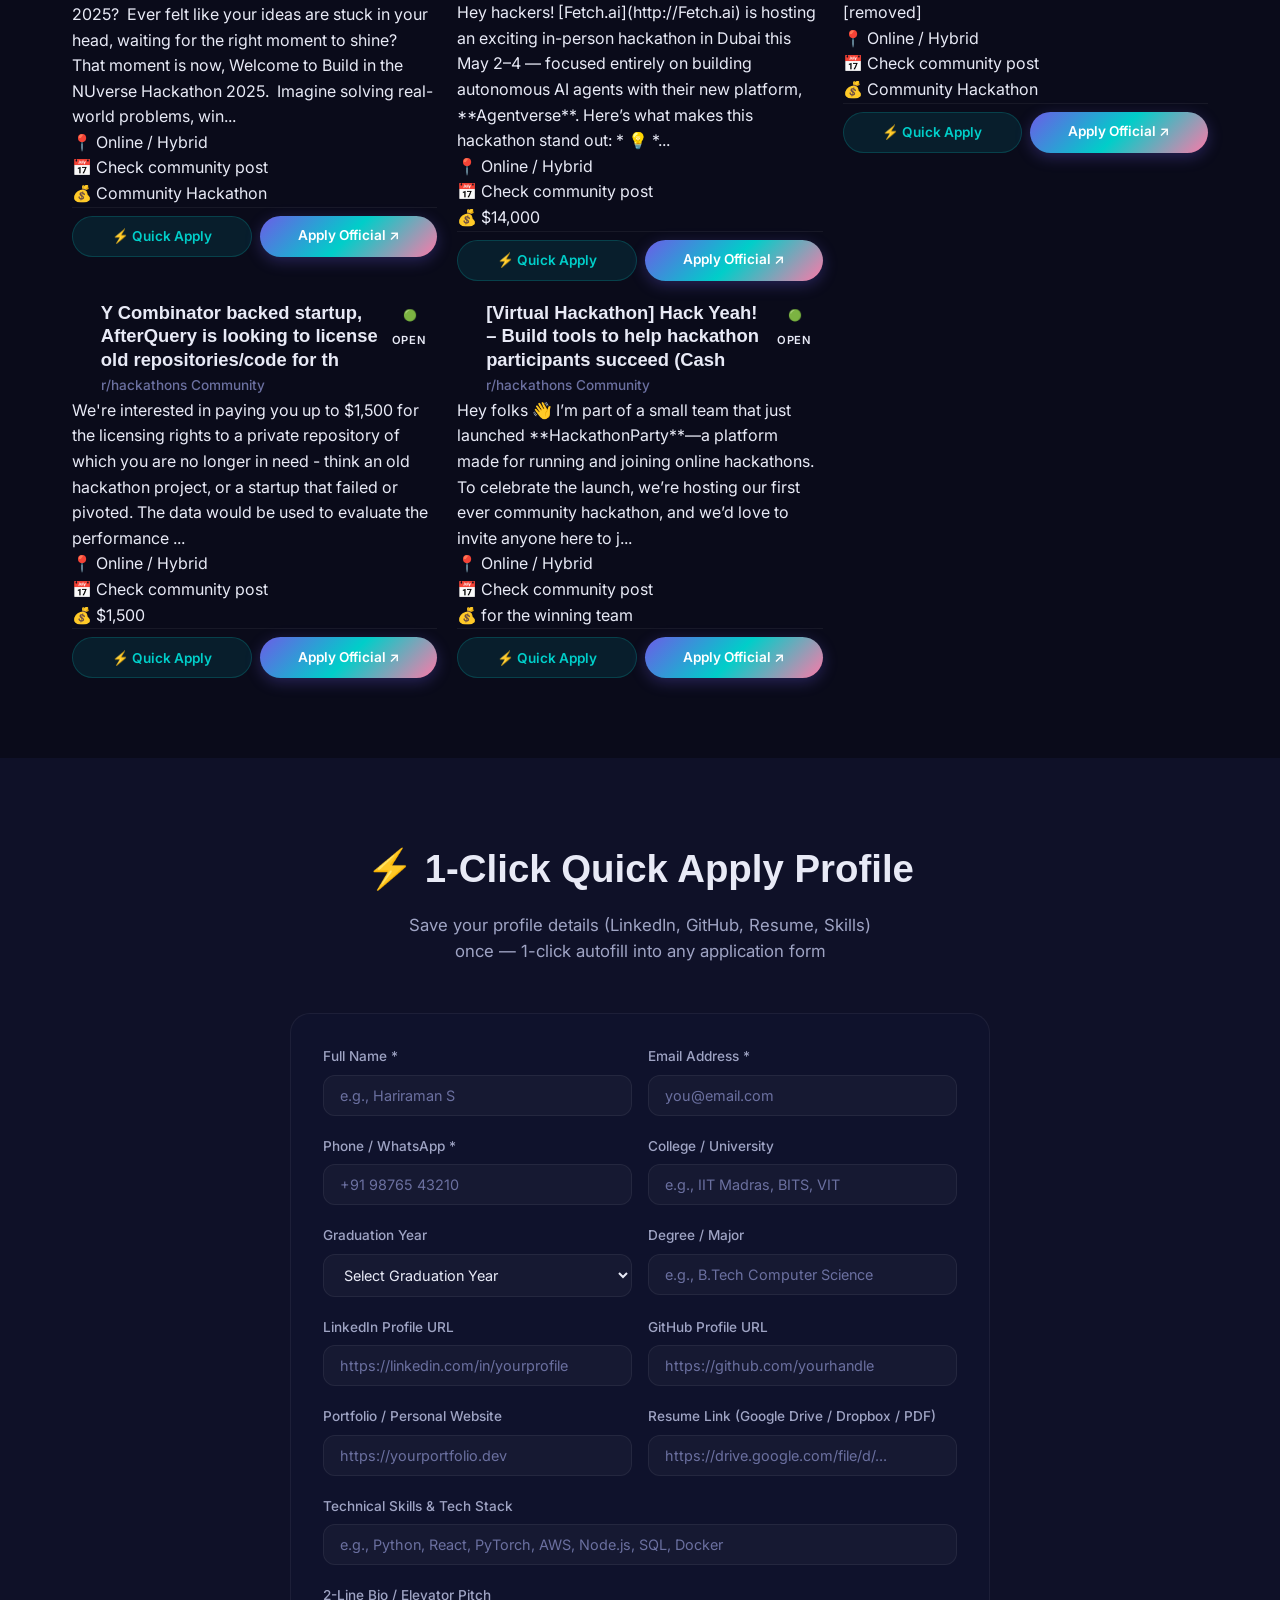
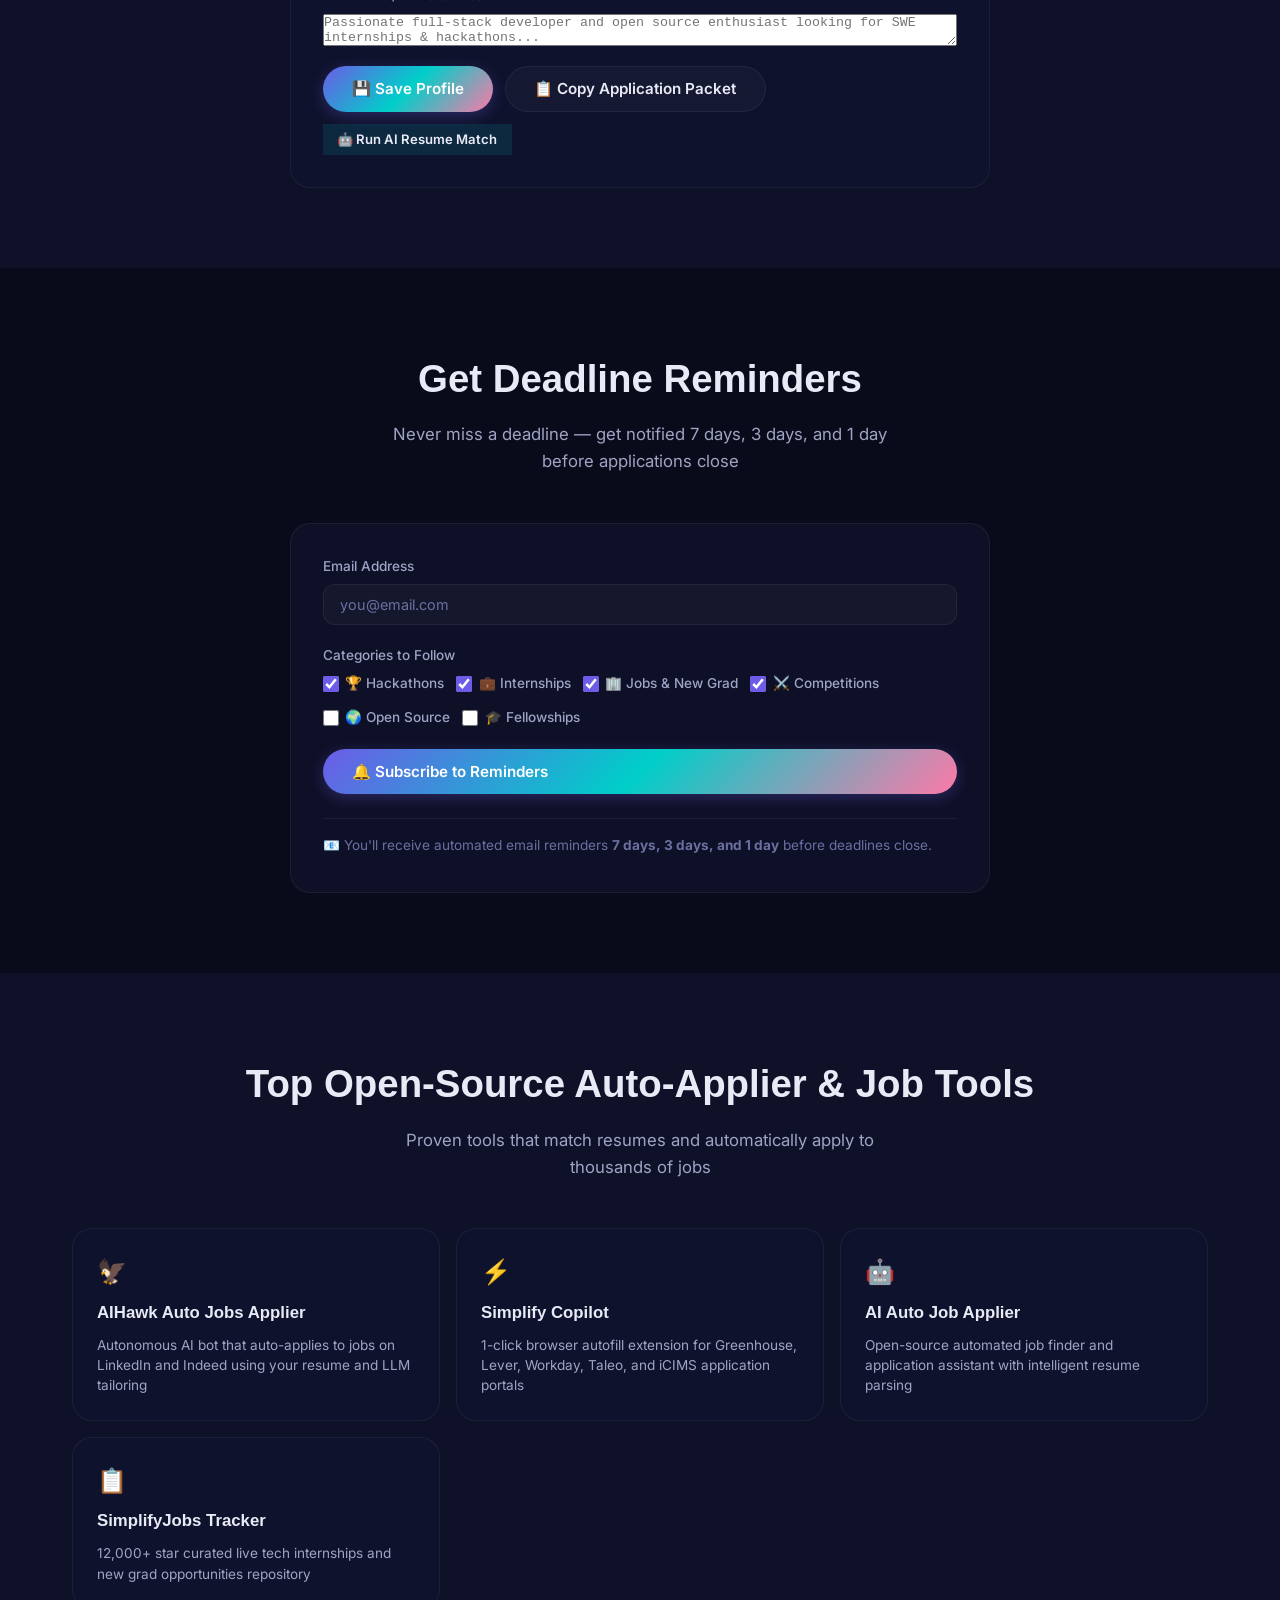
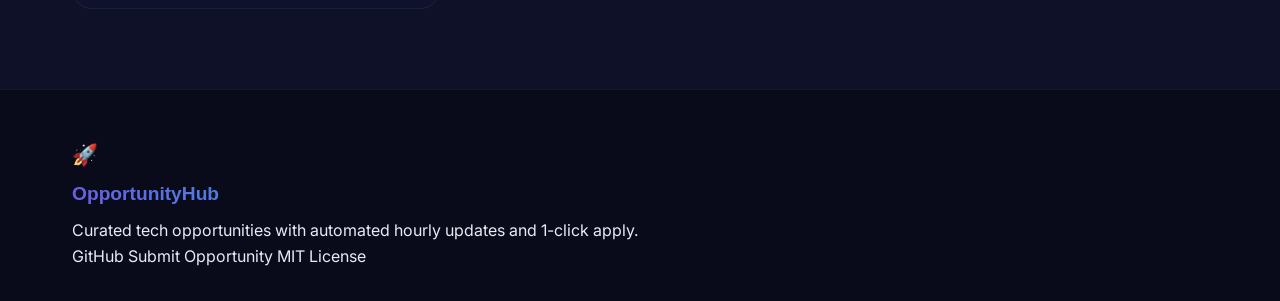
==== commit 85404f9f: "feat: Add Jobs category (935 roles), LinkedIn & GitHub quick apply profile, AI resume matcher, and 1" ====
--- a/website/index.html
+++ b/website/index.html
@@ -3,37 +3,33 @@
 <head>
     <meta charset="UTF-8">
     <meta name="viewport" content="width=device-width, initial-scale=1.0">
-    <title>OpportunityHub — Hackathons, Internships, Competitions & More</title>
-    <meta name="description" content="Your one-stop resource for hackathons, internships, competitions, open source programs and fellowships for Indian college students. Never miss a deadline again.">
-    <meta property="og:title" content="OpportunityHub — Never Miss an Opportunity">
-    <meta property="og:description" content="Curated list of hackathons, internships, competitions, open source programs and fellowships for Indian college students.">
-    <meta property="og:type" content="website">
+    <title>OpportunityHub — Hackathons, Internships, Jobs & Competitions</title>
+    <meta name="description" content="Community-driven aggregation platform for tech hackathons, internships, full-time new-grad jobs, coding competitions, and open source mentorships.">
     <link rel="preconnect" href="https://fonts.googleapis.com">
     <link rel="preconnect" href="https://fonts.gstatic.com" crossorigin>
-    <link href="https://fonts.googleapis.com/css2?family=Inter:wght@300;400;500;600;700;800;900&family=Outfit:wght@400;500;600;700;800&display=swap" rel="stylesheet">
+    <link href="https://fonts.googleapis.com/css2?family=Inter:wght@300;400;500;600;700;800;900&family=JetBrains+Mono:wght@400;500;600&display=swap" rel="stylesheet">
     <link rel="stylesheet" href="css/style.css">
 </head>
 <body>
-    <!-- Navigation -->
-    <nav class="navbar" id="navbar">
+    <!-- Navigation Bar -->
+    <nav class="navbar">
         <div class="nav-container">
             <a href="#" class="nav-logo">
                 <span class="logo-icon">🚀</span>
-                <span class="logo-text">OpportunityHub</span>
+                <span class="logo-text">Opportunity<span class="logo-accent">Hub</span></span>
             </a>
-            <ul class="nav-links" id="navLinks">
-                <li><a href="#opportunities">Browse</a></li>
-                <li><a href="#quick-apply">Quick Apply</a></li>
-                <li><a href="#reminders">Reminders</a></li>
-                <li><a href="#references">Resources</a></li>
-                <li><a href="https://github.com/harir03/all-tech-inoneplace" target="_blank" class="nav-github">
-                    <svg width="20" height="20" viewBox="0 0 24 24" fill="currentColor"><path d="M12 0C5.37 0 0 5.37 0 12c0 5.31 3.435 9.795 8.205 11.385.6.105.825-.255.825-.57 0-.285-.015-1.23-.015-2.235-3.015.555-3.795-.735-4.035-1.41-.135-.345-.72-1.41-1.23-1.695-.42-.225-1.02-.78-.015-.795.945-.015 1.62.87 1.845 1.23 1.08 1.815 2.805 1.305 3.495.99.105-.78.42-1.305.765-1.605-2.67-.3-5.46-1.335-5.46-5.925 0-1.305.465-2.385 1.23-3.225-.12-.3-.54-1.53.12-3.18 0 0 1.005-.315 3.3 1.23.96-.27 1.98-.405 3-.405s2.04.135 3 .405c2.295-1.56 3.3-1.23 3.3-1.23.66 1.65.24 2.88.12 3.18.765.84 1.23 1.905 1.23 3.225 0 4.605-2.805 5.625-5.475 5.925.435.375.81 1.095.81 2.22 0 1.605-.015 2.895-.015 3.3 0 .315.225.69.825.57A12.02 12.02 0 0024 12c0-6.63-5.37-12-12-12z"/></svg>
-                    GitHub
-                </a></li>
-            </ul>
-            <button class="nav-toggle" id="navToggle" aria-label="Toggle navigation">
-                <span></span><span></span><span></span>
-            </button>
+            <div class="nav-links">
+                <a href="#opportunities" class="nav-link">Opportunities</a>
+                <a href="#quick-apply" class="nav-link">Quick Apply</a>
+                <a href="#reminders" class="nav-link">Reminders</a>
+                <button id="navAiMatcherBtn" class="btn btn-outline-ai" title="AI Resume Matcher & Auto-Applier">
+                    <span class="ai-sparkle">🤖</span> AI Matcher & Auto-Apply
+                </button>
+                <button id="navAuthBtn" class="btn btn-auth" title="Sign In / Manage Profile">
+                    <span class="user-avatar-icon" id="navAvatarIcon">👤</span>
+                    <span id="navAuthText">Profile / Sign In</span>
+                </button>
+            </div>
         </div>
     </nav>
 
@@ -45,23 +41,26 @@
             <div class="hero-orb hero-orb-3"></div>
         </div>
         <div class="hero-content">
-            <div class="hero-badge">🎯 India's Open Source Opportunity Tracker</div>
+            <div class="hero-badge">🎯 Curated Live Tech Opportunities & AI Auto-Applier</div>
             <h1 class="hero-title">
                 Never Miss an<br>
                 <span class="hero-gradient-text">Opportunity</span> Again
             </h1>
             <p class="hero-subtitle">
-                Hackathons, internships, competitions, open-source programs & fellowships — 
-                all in one place. Community-maintained. Auto-updated. Always free.
+                2,600+ hackathons, internships, new grad jobs, open-source programs & fellowships — 
+                all in one place. Auto-updated hourly. AI-matched to your resume. 100% Free.
             </p>
             <div class="hero-actions">
                 <a href="#opportunities" class="btn btn-primary">
-                    <span>Browse Opportunities</span>
+                    <span>Browse 2,600+ Opportunities</span>
                     <svg width="16" height="16" viewBox="0 0 16 16" fill="none"><path d="M3 8h10m0 0L9 4m4 4L9 12" stroke="currentColor" stroke-width="2" stroke-linecap="round" stroke-linejoin="round"/></svg>
                 </a>
+                <button id="heroAiBtn" class="btn btn-ai-glow">
+                    <span>🤖 Match with My Resume</span>
+                </button>
                 <a href="https://github.com/harir03/all-tech-inoneplace" target="_blank" class="btn btn-secondary">
                     <svg width="18" height="18" viewBox="0 0 24 24" fill="currentColor"><path d="M12 0C5.37 0 0 5.37 0 12c0 5.31 3.435 9.795 8.205 11.385.6.105.825-.255.825-.57 0-.285-.015-1.23-.015-2.235-3.015.555-3.795-.735-4.035-1.41-.135-.345-.72-1.41-1.23-1.695-.42-.225-1.02-.78-.015-.795.945-.015 1.62.87 1.845 1.23 1.08 1.815 2.805 1.305 3.495.99.105-.78.42-1.305.765-1.605-2.67-.3-5.46-1.335-5.46-5.925 0-1.305.465-2.385 1.23-3.225-.12-.3-.54-1.53.12-3.18 0 0 1.005-.315 3.3 1.23.96-.27 1.98-.405 3-.405s2.04.135 3 .405c2.295-1.56 3.3-1.23 3.3-1.23.66 1.65.24 2.88.12 3.18.765.84 1.23 1.905 1.23 3.225 0 4.605-2.805 5.625-5.475 5.925.435.375.81 1.095.81 2.22 0 1.605-.015 2.895-.015 3.3 0 .315.225.69.825.57A12.02 12.02 0 0024 12c0-6.63-5.37-12-12-12z"/></svg>
-                    <span>Contribute on GitHub</span>
+                    <span>GitHub Repo</span>
                 </a>
             </div>
         </div>
@@ -80,6 +79,11 @@
                 <span class="stat-label">Internships</span>
             </div>
             <div class="stat-divider"></div>
+            <div class="stat-item" data-target="0" id="stat-jobs">
+                <span class="stat-number">0</span>
+                <span class="stat-label">Jobs & New Grad</span>
+            </div>
+            <div class="stat-divider"></div>
             <div class="stat-item" data-target="0" id="stat-competitions">
                 <span class="stat-number">0</span>
                 <span class="stat-label">Competitions</span>
@@ -102,13 +106,14 @@
         <div class="section-container">
             <div class="section-header">
                 <h2 class="section-title">Explore Opportunities</h2>
-                <p class="section-subtitle">Filter by category, status, and more to find what's right for you</p>
+                <p class="section-subtitle">Browse all 6 live categories, apply multi-dimensional filters, or batch-apply with 1 click</p>
             </div>
 
             <!-- Category Tabs -->
             <div class="tabs">
                 <button class="tab active" data-category="hackathons">🏆 Hackathons</button>
                 <button class="tab" data-category="internships">💼 Internships</button>
+                <button class="tab" data-category="jobs">🏢 Jobs & New Grad</button>
                 <button class="tab" data-category="competitions">⚔️ Competitions</button>
                 <button class="tab" data-category="open-source-programs">🌍 Open Source</button>
                 <button class="tab" data-category="fellowships">🎓 Fellowships</button>
@@ -128,6 +133,7 @@
                         <label for="sortSelect" class="filter-label">Sort by:</label>
                         <select id="sortSelect" class="filter-select">
                             <option value="default">✨ Default / Featured</option>
+                            <option value="ai-match">🤖 Best AI Resume Match</option>
                             <option value="deadline">📅 Deadline: Soonest First</option>
                             <option value="company-asc">🏢 Name: A → Z</option>
                             <option value="company-desc">🏢 Name: Z → A</option>
@@ -178,32 +184,31 @@
                         <select id="typeFilter" class="filter-select">
                             <option value="all">All Levels</option>
                             <option value="summer">☀️ Summer Internships</option>
-                            <option value="newgrad">🎓 New Grad / Entry Level</option>
-                            <option value="offseason">🍂 Off-Season / Co-op</option>
-                            <option value="research">🔬 Research & Fellowship</option>
-                            <option value="opensource">🌍 Open Source Mentorship</option>
+                            <option value="new-grad">🎓 New Grad & Entry Level</option>
+                            <option value="off-season">🍂 Off-Season / Fall / Winter</option>
+                            <option value="research">🔬 Research / Fellowship</option>
+                            <option value="open-source">🌍 Open Source Mentorship</option>
                         </select>
                     </div>
 
                     <!-- Status Filter -->
                     <div class="filter-field">
-                        <label for="statusFilter" class="filter-label">⚡ Status</label>
+                        <label for="statusFilter" class="filter-label">🟢 Application Status</label>
                         <select id="statusFilter" class="filter-select">
-                            <option value="all">All Status</option>
-                            <option value="open">🟢 Open Now</option>
+                            <option value="all">All Statuses</option>
+                            <option value="open" selected>🟢 Open Now</option>
                             <option value="coming-soon">🟡 Coming Soon</option>
                             <option value="closed">🔴 Closed</option>
                         </select>
                     </div>
 
-                    <!-- Compensation & Fee Filter -->
+                    <!-- Stipend / Fee Filter -->
                     <div class="filter-field">
-                        <label for="stipendFilter" class="filter-label">💰 Stipend & Fee</label>
+                        <label for="stipendFilter" class="filter-label">💰 Compensation & Fee</label>
                         <select id="stipendFilter" class="filter-select">
-                            <option value="all">All</option>
-                            <option value="paid">💵 Paid / Stipend Provided</option>
-                            <option value="free">🆓 Free Registration Only</option>
-                            <option value="prizes">🏆 Prize Money / Grants</option>
+                            <option value="all">All Compensation Types</option>
+                            <option value="paid">💵 Paid / Stipend / High Cash Prize</option>
+                            <option value="free">🆓 Free to Participate</option>
                         </select>
                     </div>
 
@@ -214,39 +219,43 @@
                             <option value="all">All Modes</option>
                             <option value="online">💻 Online / Virtual</option>
                             <option value="in-person">🏢 In-Person / Onsite</option>
-                            <option value="hybrid">🔀 Hybrid</option>
-                        </select>
-                    </div>
-                </div>
-
-                <!-- Quick Filter Chips / Tags -->
-                <div class="quick-chips-row">
-                    <span class="quick-chips-label">Quick Filters:</span>
-                    <div class="chips-container" id="quickChipsContainer">
+                            <option value="hybrid">🔄 Hybrid</option>
+                        </select>
+                    </div>
+                </div>
+
+                <!-- Quick Filter Chips Row -->
+                <div class="filter-chips-row">
+                    <span class="chips-label">Quick Filters:</span>
+                    <div class="chips-container" id="filterChips">
                         <button class="chip" data-chip="remote">🌐 Remote Only</button>
                         <button class="chip" data-chip="india">🇮🇳 India Friendly</button>
-                        <button class="chip" data-chip="faang">🔥 FAANG / Big Tech</button>
-                        <button class="chip" data-chip="ai-ml">🤖 AI & ML</button>
-                        <button class="chip" data-chip="newgrad">🎓 New Grad</button>
-                        <button class="chip" data-chip="summer">☀️ Summer 2025/2026</button>
-                        <button class="chip" data-chip="paid">💰 High Stipend</button>
-                        <button class="chip" data-chip="open">🟢 Open Now</button>
-                    </div>
-                    <button id="resetFiltersBtn" class="btn btn-reset-filters" style="display: none;">
-                        🔄 Clear All Filters
-                    </button>
+                        <button class="chip" data-chip="faang">🔥 Big Tech / Top Tier</button>
+                        <button class="chip" data-chip="ai">🤖 AI & ML</button>
+                        <button class="chip" data-chip="new-grad">🎓 New Grad</button>
+                        <button class="chip" data-chip="summer">☀️ Summer</button>
+                        <button class="chip" data-chip="paid">💰 Paid / Cash Prizes</button>
+                        <button class="chip active" data-chip="open">🟢 Open Now</button>
+                        <button id="resetFiltersBtn" class="chip chip-reset" title="Reset all filters">↺ Reset Filters</button>
+                    </div>
+                </div>
+            </div>
+
+            <!-- Active Filter Results Summary & Batch Select Controls -->
+            <div class="filter-results-summary" id="filterSummaryBar">
+                <span id="resultsCount">Showing 0 opportunities</span>
+                <div class="results-actions">
+                    <button id="selectAllVisibleBtn" class="btn btn-sm btn-outline">☑️ Select All Visible</button>
+                    <button id="aiMatchModalBtn" class="btn btn-sm btn-ai-outline">🤖 AI Resume Match</button>
                 </div>
             </div>
 
             <!-- Cards Grid -->
-            <div class="results-header" id="resultsHeader" style="margin-bottom: 1.5rem; display: flex; justify-content: space-between; align-items: center; color: var(--text-muted); font-size: 0.9rem;">
-                <span id="resultsCount">Loading opportunities...</span>
-            </div>
-
             <div class="cards-grid" id="cardsGrid">
-                <!-- Cards loaded dynamically by JS -->
-            </div>
-
+                <!-- Opportunity cards dynamically rendered here -->
+            </div>
+
+            <!-- Load More Button -->
             <div class="load-more-container" id="loadMoreContainer" style="text-align: center; margin-top: 2.5rem; display: none;">
                 <button class="btn btn-secondary" id="loadMoreBtn" style="padding: 0.85rem 2rem; font-weight: 600; border-radius: 9999px; background: rgba(255,255,255,0.06); border: 1px solid rgba(255,255,255,0.12); color: #fff; cursor: pointer; transition: all 0.2s;">
                     Load More Opportunities ⬇️
@@ -261,63 +270,114 @@
         </div>
     </section>
 
-    <!-- Quick Apply Section -->
+    <!-- Sticky Batch Quick Apply Bar -->
+    <div class="batch-apply-bar" id="batchApplyBar" style="display: none;">
+        <div class="batch-bar-container">
+            <div class="batch-info">
+                <span class="batch-count-badge" id="batchSelectedCount">0</span>
+                <span class="batch-text">Opportunities Selected for Batch Apply</span>
+            </div>
+            <div class="batch-actions">
+                <button id="batchOpenBtn" class="btn btn-primary btn-batch-open">
+                    ⚡ Open & Autofill Selected
+                </button>
+                <button id="batchCopyPacketBtn" class="btn btn-secondary btn-batch-copy">
+                    📋 Copy Tailored Packet
+                </button>
+                <button id="batchClearBtn" class="btn btn-ghost">✕ Deselect All</button>
+            </div>
+        </div>
+    </div>
+
+    <!-- Quick Apply Profile Section -->
     <section class="quick-apply-section" id="quick-apply">
         <div class="section-container">
             <div class="section-header">
-                <h2 class="section-title">Quick Apply Profile</h2>
-                <p class="section-subtitle">Save your info once, copy-paste it into any application form with one click</p>
+                <h2 class="section-title">⚡ 1-Click Quick Apply Profile</h2>
+                <p class="section-subtitle">Save your profile details (LinkedIn, GitHub, Resume, Skills) once — 1-click autofill into any application form</p>
             </div>
             <div class="profile-card">
                 <form id="profileForm" class="profile-form">
                     <div class="form-row">
                         <div class="form-group">
-                            <label for="profileName">Full Name</label>
-                            <input type="text" id="profileName" placeholder="Your full name">
-                        </div>
-                        <div class="form-group">
-                            <label for="profileEmail">Email</label>
-                            <input type="email" id="profileEmail" placeholder="you@email.com">
-                        </div>
-                    </div>
+                            <label for="profileName">Full Name *</label>
+                            <input type="text" id="profileName" placeholder="e.g., Hariraman S" required>
+                        </div>
+                        <div class="form-group">
+                            <label for="profileEmail">Email Address *</label>
+                            <input type="email" id="profileEmail" placeholder="you@email.com" required>
+                        </div>
+                    </div>
+
                     <div class="form-row">
                         <div class="form-group">
+                            <label for="profilePhone">Phone / WhatsApp *</label>
+                            <input type="tel" id="profilePhone" placeholder="+91 98765 43210">
+                        </div>
+                        <div class="form-group">
                             <label for="profileCollege">College / University</label>
-                            <input type="text" id="profileCollege" placeholder="Your institution">
-                        </div>
-                        <div class="form-group">
-                            <label for="profileYear">Year</label>
-                            <select id="profileYear">
-                                <option value="">Select year</option>
-                                <option value="1st Year">1st Year</option>
-                                <option value="2nd Year">2nd Year</option>
-                                <option value="3rd Year">3rd Year</option>
-                                <option value="4th Year">4th Year</option>
-                                <option value="Post-Graduate">Post-Graduate</option>
+                            <input type="text" id="profileCollege" placeholder="e.g., IIT Madras, BITS, VIT">
+                        </div>
+                    </div>
+
+                    <div class="form-row">
+                        <div class="form-group">
+                            <label for="profileGradYear">Graduation Year</label>
+                            <select id="profileGradYear">
+                                <option value="">Select Graduation Year</option>
+                                <option value="2025">2025 (New Grad / Immediate)</option>
+                                <option value="2026">2026 (Final Year)</option>
+                                <option value="2027">2027 (Pre-Final Year)</option>
+                                <option value="2028">2028 (2nd Year)</option>
+                                <option value="2029">2029 (1st Year)</option>
                             </select>
                         </div>
-                    </div>
+                        <div class="form-group">
+                            <label for="profileBranch">Degree / Major</label>
+                            <input type="text" id="profileBranch" placeholder="e.g., B.Tech Computer Science">
+                        </div>
+                    </div>
+
                     <div class="form-row">
                         <div class="form-group">
-                            <label for="profileBranch">Branch / Major</label>
-                            <input type="text" id="profileBranch" placeholder="e.g., Computer Science">
-                        </div>
-                        <div class="form-group">
-                            <label for="profileSkills">Skills</label>
-                            <input type="text" id="profileSkills" placeholder="e.g., Python, React, ML">
-                        </div>
-                    </div>
+                            <label for="profileLinkedIn">LinkedIn Profile URL</label>
+                            <input type="url" id="profileLinkedIn" placeholder="https://linkedin.com/in/yourprofile">
+                        </div>
+                        <div class="form-group">
+                            <label for="profileGithub">GitHub Profile URL</label>
+                            <input type="url" id="profileGithub" placeholder="https://github.com/yourhandle">
+                        </div>
+                    </div>
+
+                    <div class="form-row">
+                        <div class="form-group">
+                            <label for="profilePortfolio">Portfolio / Personal Website</label>
+                            <input type="url" id="profilePortfolio" placeholder="https://yourportfolio.dev">
+                        </div>
+                        <div class="form-group">
+                            <label for="profileResume">Resume Link (Google Drive / Dropbox / PDF)</label>
+                            <input type="url" id="profileResume" placeholder="https://drive.google.com/file/d/...">
+                        </div>
+                    </div>
+
                     <div class="form-group">
-                        <label for="profileResume">Resume Link</label>
-                        <input type="url" id="profileResume" placeholder="https://drive.google.com/...">
-                    </div>
+                        <label for="profileSkills">Technical Skills & Tech Stack</label>
+                        <input type="text" id="profileSkills" placeholder="e.g., Python, React, PyTorch, AWS, Node.js, SQL, Docker">
+                    </div>
+
+                    <div class="form-group">
+                        <label for="profileBio">2-Line Bio / Elevator Pitch</label>
+                        <textarea id="profileBio" rows="2" placeholder="Passionate full-stack developer and open source enthusiast looking for SWE internships & hackathons..."></textarea>
+                    </div>
+
                     <div class="profile-actions">
                         <button type="submit" class="btn btn-primary">💾 Save Profile</button>
-                        <button type="button" id="copyProfileBtn" class="btn btn-secondary">📋 Copy to Clipboard</button>
+                        <button type="button" id="copyProfileBtn" class="btn btn-secondary">📋 Copy Application Packet</button>
+                        <button type="button" id="triggerAiMatchFromProfileBtn" class="btn btn-ai-outline">🤖 Run AI Resume Match</button>
                     </div>
                 </form>
                 <div class="profile-saved-msg" id="profileSavedMsg" style="display: none;">
-                    ✅ Profile saved locally! Click "Quick Apply" on any opportunity card to use it.
+                    ✅ Profile saved securely! Click "Quick Apply" on any card or use Batch Apply to autofill.
                 </div>
             </div>
         </div>
@@ -341,6 +401,7 @@
                         <div class="checkbox-group">
                             <label class="checkbox-label"><input type="checkbox" value="hackathons" checked> 🏆 Hackathons</label>
                             <label class="checkbox-label"><input type="checkbox" value="internships" checked> 💼 Internships</label>
+                            <label class="checkbox-label"><input type="checkbox" value="jobs" checked> 🏢 Jobs & New Grad</label>
                             <label class="checkbox-label"><input type="checkbox" value="competitions" checked> ⚔️ Competitions</label>
                             <label class="checkbox-label"><input type="checkbox" value="open-source-programs"> 🌍 Open Source</label>
                             <label class="checkbox-label"><input type="checkbox" value="fellowships"> 🎓 Fellowships</label>
@@ -349,7 +410,7 @@
                     <button type="submit" class="btn btn-primary">🔔 Subscribe to Reminders</button>
                 </form>
                 <div class="reminder-note">
-                    <p>📧 You'll receive email reminders <strong>7 days, 3 days, and 1 day</strong> before deadlines close.</p>
+                    <p>📧 You'll receive automated email reminders <strong>7 days, 3 days, and 1 day</strong> before deadlines close.</p>
                 </div>
             </div>
         </div>
@@ -359,67 +420,111 @@
     <section class="references-section" id="references">
         <div class="section-container">
             <div class="section-header">
-                <h2 class="section-title">More Resources</h2>
-                <p class="section-subtitle">Other great repos and platforms to find opportunities</p>
+                <h2 class="section-title">Top Open-Source Auto-Applier & Job Tools</h2>
+                <p class="section-subtitle">Proven tools that match resumes and automatically apply to thousands of jobs</p>
             </div>
             <div class="references-grid">
+                <a href="https://github.com/mukul-anand/Auto_Jobs_Applier_AIHawk" target="_blank" class="reference-card">
+                    <div class="ref-icon">🦅</div>
+                    <h3>AIHawk Auto Jobs Applier</h3>
+                    <p>Autonomous AI bot that auto-applies to jobs on LinkedIn and Indeed using your resume and LLM tailoring</p>
+                </a>
+                <a href="https://simplify.jobs/" target="_blank" class="reference-card">
+                    <div class="ref-icon">⚡</div>
+                    <h3>Simplify Copilot</h3>
+                    <p>1-click browser autofill extension for Greenhouse, Lever, Workday, Taleo, and iCIMS application portals</p>
+                </a>
+                <a href="https://github.com/PromptEngineer48/AI-Auto-Job-Applier" target="_blank" class="reference-card">
+                    <div class="ref-icon">🤖</div>
+                    <h3>AI Auto Job Applier</h3>
+                    <p>Open-source automated job finder and application assistant with intelligent resume parsing</p>
+                </a>
                 <a href="https://github.com/SimplifyJobs/Summer2025-Internships" target="_blank" class="reference-card">
                     <div class="ref-icon">📋</div>
-                    <h3>SimplifyJobs Internships</h3>
-                    <p>Massive, updated list of summer tech internships (US/Canada/Remote)</p>
+                    <h3>SimplifyJobs Tracker</h3>
+                    <p>12,000+ star curated live tech internships and new grad opportunities repository</p>
                 </a>
-                <a href="https://github.com/deepanshu1422/List-Of-Open-Source-Internships-Programs" target="_blank" class="reference-card">
-                    <div class="ref-icon">🌐</div>
-                    <h3>Open Source Internships List</h3>
-                    <p>Curated list of open-source internship programs</p>
-                </a>
-                <a href="https://devfolio.co/hackathons" target="_blank" class="reference-card">
-                    <div class="ref-icon">💻</div>
-                    <h3>Devfolio</h3>
-                    <p>India's top hackathon platform — browse hundreds of upcoming hacks</p>
-                </a>
-                <a href="https://unstop.com" target="_blank" class="reference-card">
-                    <div class="ref-icon">🏅</div>
-                    <h3>Unstop</h3>
-                    <p>Competitions, quizzes, hackathons & case studies across India</p>
-                </a>
-                <a href="https://mlh.io/seasons/2026/events" target="_blank" class="reference-card">
-                    <div class="ref-icon">🎪</div>
-                    <h3>MLH Events</h3>
-                    <p>Official student hackathon league — global events year-round</p>
-                </a>
-                <a href="https://github.com/Every-Open-Source-Programs/Every-Open-Source-Programs" target="_blank" class="reference-card">
-                    <div class="ref-icon">📂</div>
-                    <h3>Every OS Program</h3>
-                    <p>Systematic tracker for all open source programs & competitions</p>
-                </a>
             </div>
         </div>
     </section>
+
+    <!-- AI Resume Matcher Modal -->
+    <div class="modal-overlay" id="aiMatcherModal" style="display: none;">
+        <div class="modal-card ai-modal-card">
+            <div class="modal-header">
+                <div class="modal-title-group">
+                    <span class="modal-icon">🤖</span>
+                    <h3>AI Resume Matcher & Auto-Applier</h3>
+                </div>
+                <button class="modal-close" id="closeAiModalBtn">✕</button>
+            </div>
+            <div class="modal-body">
+                <p class="ai-modal-desc">
+                    Paste your resume text or key skills below. Our AI scoring engine will calculate match percentages for all <strong>2,600+ opportunities</strong> and highlight the highest-probability roles.
+                </p>
+                <div class="form-group">
+                    <label for="aiResumeInput">Paste Resume Text / Key Skills</label>
+                    <textarea id="aiResumeInput" rows="5" placeholder="e.g., Computer Science senior with 2 years experience in Python, PyTorch, React, Next.js, FastAPI, AWS, Docker, Kubernetes, NLP, and Distributed Systems..."></textarea>
+                </div>
+                <div class="ai-tools-integration">
+                    <h4>🚀 Recommended Auto-Applier Integrations:</h4>
+                    <div class="tools-pills">
+                        <a href="https://github.com/mukul-anand/Auto_Jobs_Applier_AIHawk" target="_blank" class="tool-pill">🦅 Auto_Jobs_Applier_AIHawk (GitHub)</a>
+                        <a href="https://simplify.jobs/" target="_blank" class="tool-pill">⚡ Simplify 1-Click Autofill Extension</a>
+                    </div>
+                </div>
+                <div class="modal-actions">
+                    <button id="runAiMatchingBtn" class="btn btn-primary btn-ai-run">🎯 Calculate Match Scores</button>
+                    <button id="clearAiMatchingBtn" class="btn btn-secondary">Clear Scores</button>
+                </div>
+            </div>
+        </div>
+    </div>
+
+    <!-- User Auth & Profile Modal -->
+    <div class="modal-overlay" id="authModal" style="display: none;">
+        <div class="modal-card auth-modal-card">
+            <div class="modal-header">
+                <div class="modal-title-group">
+                    <span class="modal-icon">👤</span>
+                    <h3 id="authModalTitle">Applicant Profile & Account</h3>
+                </div>
+                <button class="modal-close" id="closeAuthModalBtn">✕</button>
+            </div>
+            <div class="modal-body">
+                <div class="auth-status-card" id="authStatusCard">
+                    <div class="avatar-circle" id="authModalAvatar">👤</div>
+                    <div class="auth-user-info">
+                        <h4 id="authModalUserName">Guest Applicant</h4>
+                        <p id="authModalUserEmail">Profile stored locally in your browser</p>
+                    </div>
+                </div>
+                <div class="auth-quick-actions">
+                    <a href="#quick-apply" class="btn btn-outline" id="authEditProfileBtn">✏️ Edit Quick Apply Details</a>
+                    <button id="authExportDataBtn" class="btn btn-secondary">📤 Export Saved Profile (JSON)</button>
+                    <button id="authClearDataBtn" class="btn btn-ghost text-danger">🗑️ Reset Profile</button>
+                </div>
+            </div>
+        </div>
+    </div>
 
     <!-- Footer -->
     <footer class="footer">
         <div class="footer-container">
-            <div class="footer-top">
-                <div class="footer-brand">
-                    <span class="logo-icon">🚀</span>
-                    <span class="logo-text">OpportunityHub</span>
-                    <p class="footer-tagline">Made with ❤️ for the student community</p>
-                </div>
-                <div class="footer-cta">
-                    <p>Know an opportunity that's missing?</p>
-                    <a href="https://github.com/harir03/all-tech-inoneplace/issues/new?template=add-opportunity.yml" target="_blank" class="btn btn-primary btn-sm">➕ Add an Opportunity</a>
-                </div>
-            </div>
-            <div class="footer-bottom">
-                <p>© 2026 OpportunityHub · <a href="https://github.com/harir03/all-tech-inoneplace/blob/main/LICENSE">MIT License</a> · Data is community-maintained</p>
+            <div class="footer-brand">
+                <span class="logo-icon">🚀</span>
+                <span class="logo-text">Opportunity<span class="logo-accent">Hub</span></span>
+                <p>Curated tech opportunities with automated hourly updates and 1-click apply.</p>
+            </div>
+            <div class="footer-links">
+                <a href="https://github.com/harir03/all-tech-inoneplace" target="_blank">GitHub</a>
+                <a href="https://github.com/harir03/all-tech-inoneplace/issues/new?template=add-opportunity.yml" target="_blank">Submit Opportunity</a>
+                <a href="https://github.com/harir03/all-tech-inoneplace/blob/main/LICENSE" target="_blank">MIT License</a>
             </div>
         </div>
     </footer>
 
-    <!-- Toast Notification -->
-    <div class="toast" id="toast"></div>
-
+    <!-- JavaScript -->
     <script src="js/app.js"></script>
 </body>
 </html>
--- a/website/css/style.css
+++ b/website/css/style.css
@@ -1302,3 +1302,396 @@
         flex-direction: column;
     }
 }
+
+/* ═══════════════════════════════════════════════════════════════════
+   AI MATCHER, BATCH QUICK APPLY & AUTH MODALS
+   ═══════════════════════════════════════════════════════════════════ */
+
+/* AI Glow Buttons & Navigation */
+.btn-outline-ai {
+    background: rgba(108, 92, 231, 0.15);
+    border: 1px solid var(--accent-1);
+    color: #a29bfe;
+    padding: 0.5rem 1rem;
+    border-radius: var(--border-radius-sm);
+    font-size: 0.85rem;
+    font-weight: 600;
+    cursor: pointer;
+    transition: all var(--transition-fast);
+    display: inline-flex;
+    align-items: center;
+    gap: 0.4rem;
+}
+
+.btn-outline-ai:hover {
+    background: var(--accent-1);
+    color: #fff;
+    box-shadow: 0 0 15px rgba(108, 92, 231, 0.4);
+}
+
+.btn-ai-glow {
+    background: linear-gradient(135deg, #6c5ce7 0%, #a29bfe 100%);
+    color: #fff;
+    border: none;
+    padding: 0.8rem 1.6rem;
+    border-radius: var(--border-radius);
+    font-weight: 700;
+    font-size: 0.95rem;
+    cursor: pointer;
+    box-shadow: 0 4px 20px rgba(108, 92, 231, 0.35);
+    transition: all var(--transition-fast);
+    display: inline-flex;
+    align-items: center;
+    gap: 0.5rem;
+}
+
+.btn-ai-glow:hover {
+    transform: translateY(-2px);
+    box-shadow: 0 8px 25px rgba(108, 92, 231, 0.55);
+}
+
+.btn-ai-outline {
+    background: rgba(0, 206, 201, 0.12);
+    border: 1px solid var(--accent-cyan);
+    color: var(--accent-cyan);
+    padding: 0.45rem 0.9rem;
+    border-radius: var(--border-radius-sm);
+    font-size: 0.82rem;
+    font-weight: 600;
+    cursor: pointer;
+    transition: all var(--transition-fast);
+}
+
+.btn-ai-outline:hover {
+    background: var(--accent-cyan);
+    color: #0a0b10;
+}
+
+.btn-auth {
+    background: rgba(255, 255, 255, 0.08);
+    border: 1px solid var(--bg-glass-border);
+    color: var(--text-primary);
+    padding: 0.5rem 1rem;
+    border-radius: var(--border-radius-sm);
+    font-size: 0.85rem;
+    font-weight: 600;
+    cursor: pointer;
+    transition: all var(--transition-fast);
+    display: inline-flex;
+    align-items: center;
+    gap: 0.4rem;
+}
+
+.btn-auth:hover {
+    background: rgba(255, 255, 255, 0.15);
+    border-color: rgba(255, 255, 255, 0.3);
+}
+
+/* Card Checkbox & Selection */
+.card-checkbox-wrap {
+    position: absolute;
+    top: 1rem;
+    left: 1rem;
+    z-index: 2;
+}
+
+.card-select-check {
+    width: 18px;
+    height: 18px;
+    cursor: pointer;
+    accent-color: var(--accent-1);
+    border-radius: 4px;
+}
+
+.card.card-selected {
+    border-color: var(--accent-1);
+    box-shadow: 0 0 0 2px rgba(108, 92, 231, 0.4), var(--shadow-card-hover);
+    background: rgba(108, 92, 231, 0.04);
+}
+
+/* AI Match Badges */
+.badge-ai-match {
+    background: rgba(0, 206, 201, 0.15);
+    border: 1px solid var(--accent-cyan);
+    color: var(--accent-cyan);
+    font-weight: 700;
+    font-size: 0.78rem;
+    padding: 0.2rem 0.55rem;
+    border-radius: 9999px;
+    display: inline-flex;
+    align-items: center;
+    gap: 0.3rem;
+}
+
+/* Sticky Batch Apply Bar */
+.batch-apply-bar {
+    position: fixed;
+    bottom: 1.5rem;
+    left: 50%;
+    transform: translateX(-50%);
+    z-index: 1000;
+    width: calc(100% - 3rem);
+    max-width: 900px;
+    animation: slideUp 0.3s cubic-bezier(0.16, 1, 0.3, 1);
+}
+
+@keyframes slideUp {
+    from { opacity: 0; transform: translate(-50%, 20px); }
+    to { opacity: 1; transform: translate(-50%, 0); }
+}
+
+.batch-bar-container {
+    background: rgba(14, 16, 32, 0.95);
+    backdrop-filter: blur(20px);
+    -webkit-backdrop-filter: blur(20px);
+    border: 1px solid var(--accent-1);
+    border-radius: 9999px;
+    padding: 0.75rem 1.5rem;
+    display: flex;
+    align-items: center;
+    justify-content: space-between;
+    gap: 1rem;
+    box-shadow: 0 10px 35px rgba(0, 0, 0, 0.5), 0 0 20px rgba(108, 92, 231, 0.3);
+}
+
+.batch-info {
+    display: flex;
+    align-items: center;
+    gap: 0.75rem;
+}
+
+.batch-count-badge {
+    background: var(--accent-1);
+    color: #fff;
+    font-weight: 800;
+    font-size: 0.85rem;
+    width: 26px;
+    height: 26px;
+    border-radius: 50%;
+    display: flex;
+    align-items: center;
+    justify-content: center;
+}
+
+.batch-text {
+    font-weight: 600;
+    font-size: 0.9rem;
+    color: var(--text-primary);
+}
+
+.batch-actions {
+    display: flex;
+    align-items: center;
+    gap: 0.5rem;
+}
+
+.btn-batch-open {
+    padding: 0.55rem 1.2rem;
+    font-size: 0.85rem;
+    border-radius: 9999px;
+}
+
+.btn-batch-copy {
+    padding: 0.55rem 1.1rem;
+    font-size: 0.85rem;
+    border-radius: 9999px;
+}
+
+.btn-ghost {
+    background: transparent;
+    border: none;
+    color: var(--text-muted);
+    font-size: 0.82rem;
+    cursor: pointer;
+    padding: 0.4rem 0.8rem;
+    border-radius: 9999px;
+}
+
+.btn-ghost:hover {
+    color: #fff;
+    background: rgba(255, 255, 255, 0.08);
+}
+
+/* Modals */
+.modal-overlay {
+    position: fixed;
+    top: 0;
+    left: 0;
+    width: 100vw;
+    height: 100vh;
+    background: rgba(0, 0, 0, 0.75);
+    backdrop-filter: blur(8px);
+    -webkit-backdrop-filter: blur(8px);
+    z-index: 2000;
+    display: flex;
+    align-items: center;
+    justify-content: center;
+    padding: 1.5rem;
+}
+
+.modal-card {
+    background: #101326;
+    border: 1px solid var(--bg-glass-border);
+    border-radius: var(--border-radius-lg);
+    width: 100%;
+    max-width: 600px;
+    box-shadow: 0 25px 60px rgba(0, 0, 0, 0.6), 0 0 30px rgba(108, 92, 231, 0.2);
+    overflow: hidden;
+    animation: zoomIn 0.25s cubic-bezier(0.16, 1, 0.3, 1);
+}
+
+@keyframes zoomIn {
+    from { opacity: 0; transform: scale(0.95); }
+    to { opacity: 1; transform: scale(1); }
+}
+
+.modal-header {
+    display: flex;
+    align-items: center;
+    justify-content: space-between;
+    padding: 1.25rem 1.5rem;
+    border-bottom: 1px solid var(--bg-glass-border);
+}
+
+.modal-title-group {
+    display: flex;
+    align-items: center;
+    gap: 0.6rem;
+}
+
+.modal-title-group h3 {
+    margin: 0;
+    font-size: 1.15rem;
+    font-weight: 700;
+    color: var(--text-primary);
+}
+
+.modal-close {
+    background: rgba(255, 255, 255, 0.08);
+    border: none;
+    color: var(--text-muted);
+    width: 32px;
+    height: 32px;
+    border-radius: 50%;
+    display: flex;
+    align-items: center;
+    justify-content: center;
+    cursor: pointer;
+    font-size: 1rem;
+    transition: all var(--transition-fast);
+}
+
+.modal-close:hover {
+    background: rgba(255, 255, 255, 0.2);
+    color: #fff;
+}
+
+.modal-body {
+    padding: 1.5rem;
+    display: flex;
+    flex-direction: column;
+    gap: 1.25rem;
+}
+
+.ai-modal-desc {
+    color: var(--text-secondary);
+    font-size: 0.9rem;
+    line-height: 1.5;
+    margin: 0;
+}
+
+.ai-tools-integration {
+    background: rgba(255, 255, 255, 0.03);
+    border: 1px solid var(--bg-glass-border);
+    border-radius: var(--border-radius);
+    padding: 1rem;
+}
+
+.ai-tools-integration h4 {
+    margin: 0 0 0.6rem;
+    font-size: 0.85rem;
+    color: var(--text-muted);
+    text-transform: uppercase;
+    letter-spacing: 0.5px;
+}
+
+.tools-pills {
+    display: flex;
+    flex-wrap: wrap;
+    gap: 0.5rem;
+}
+
+.tool-pill {
+    background: rgba(108, 92, 231, 0.12);
+    border: 1px solid rgba(108, 92, 231, 0.3);
+    color: #a29bfe;
+    padding: 0.4rem 0.8rem;
+    border-radius: 9999px;
+    font-size: 0.8rem;
+    font-weight: 600;
+    text-decoration: none;
+    transition: all var(--transition-fast);
+}
+
+.tool-pill:hover {
+    background: var(--accent-1);
+    color: #fff;
+}
+
+.modal-actions {
+    display: flex;
+    align-items: center;
+    gap: 0.75rem;
+    margin-top: 0.5rem;
+}
+
+/* Auth Status Card */
+.auth-status-card {
+    display: flex;
+    align-items: center;
+    gap: 1rem;
+    background: rgba(255, 255, 255, 0.04);
+    border: 1px solid var(--bg-glass-border);
+    border-radius: var(--border-radius);
+    padding: 1.25rem;
+}
+
+.avatar-circle {
+    width: 54px;
+    height: 54px;
+    border-radius: 50%;
+    background: linear-gradient(135deg, var(--accent-1) 0%, var(--accent-cyan) 100%);
+    display: flex;
+    align-items: center;
+    justify-content: center;
+    font-size: 1.6rem;
+    color: #fff;
+    flex-shrink: 0;
+}
+
+.auth-user-info h4 {
+    margin: 0 0 0.25rem;
+    font-size: 1.1rem;
+    color: #fff;
+}
+
+.auth-user-info p {
+    margin: 0;
+    font-size: 0.85rem;
+    color: var(--text-muted);
+}
+
+.auth-quick-actions {
+    display: flex;
+    flex-direction: column;
+    gap: 0.75rem;
+}
+
+.text-danger {
+    color: #ff7675 !important;
+}
+
+.text-danger:hover {
+    background: rgba(255, 118, 117, 0.1) !important;
+}
+
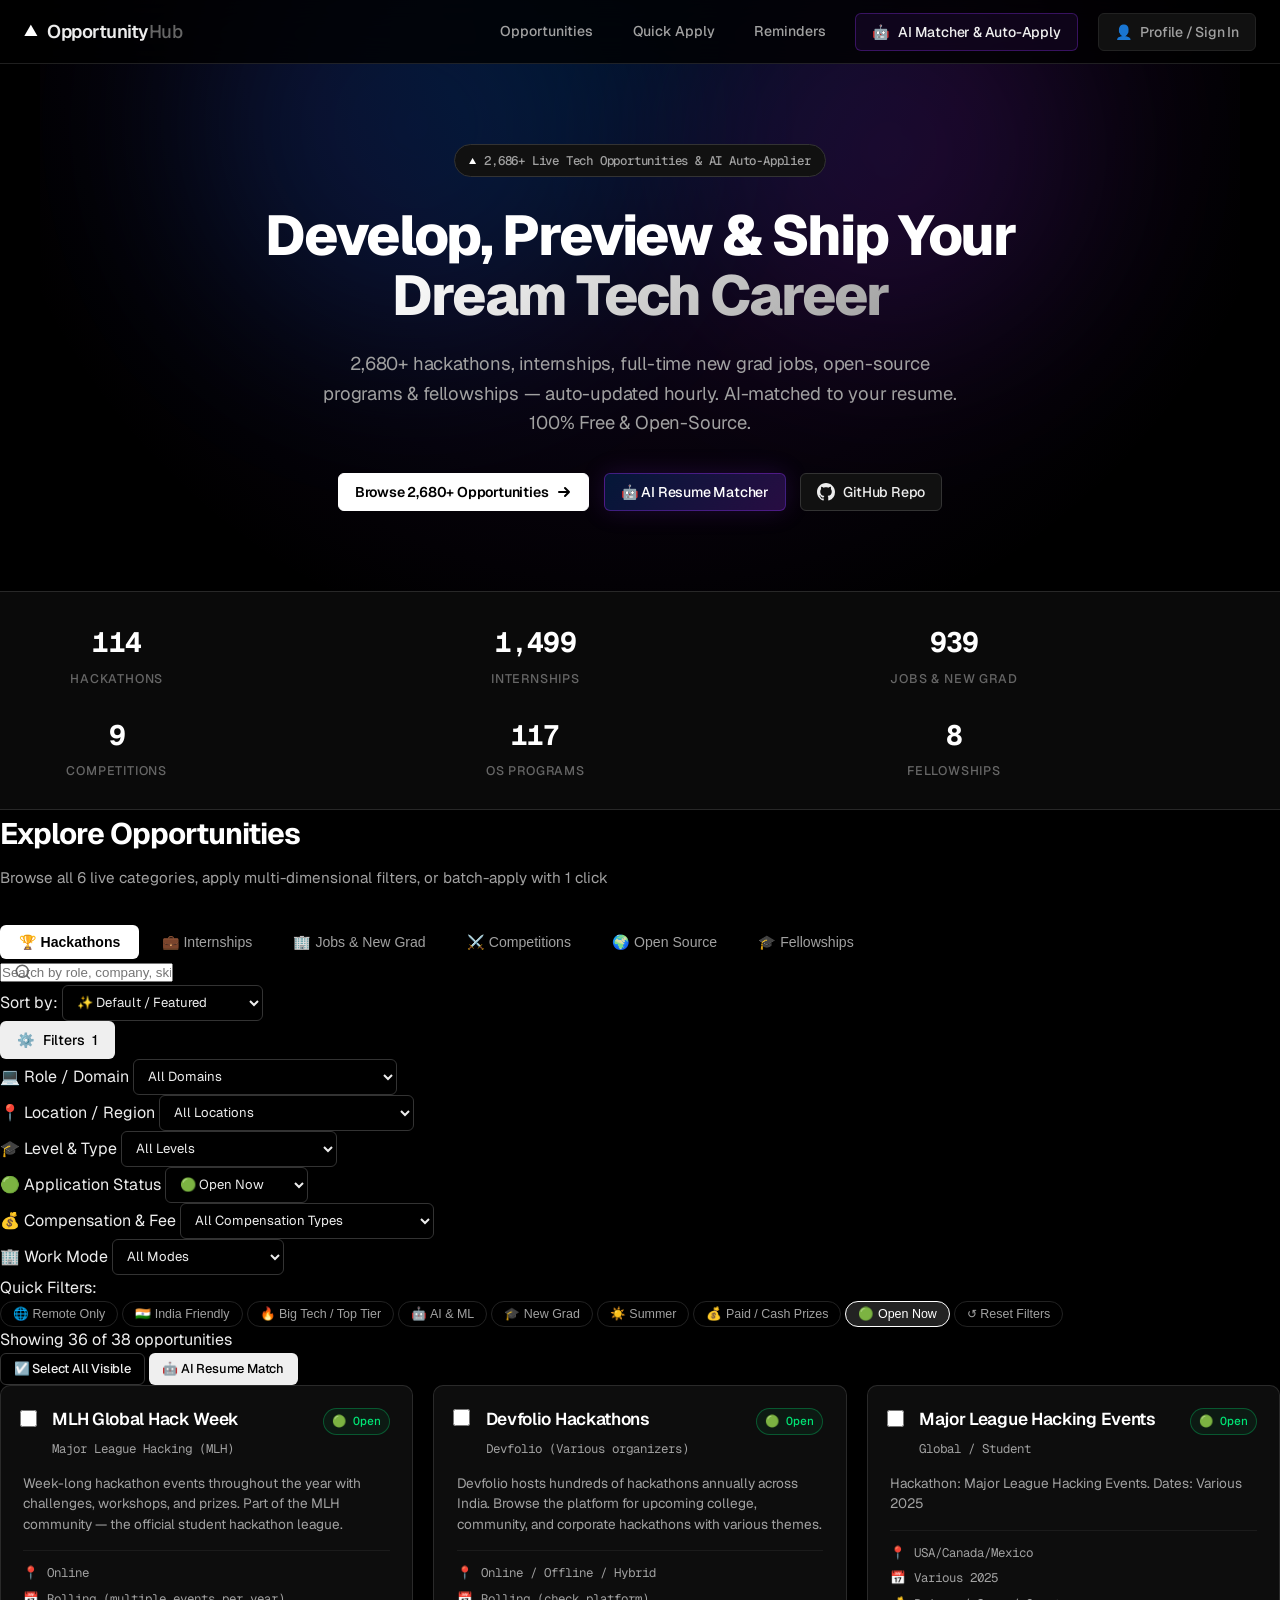
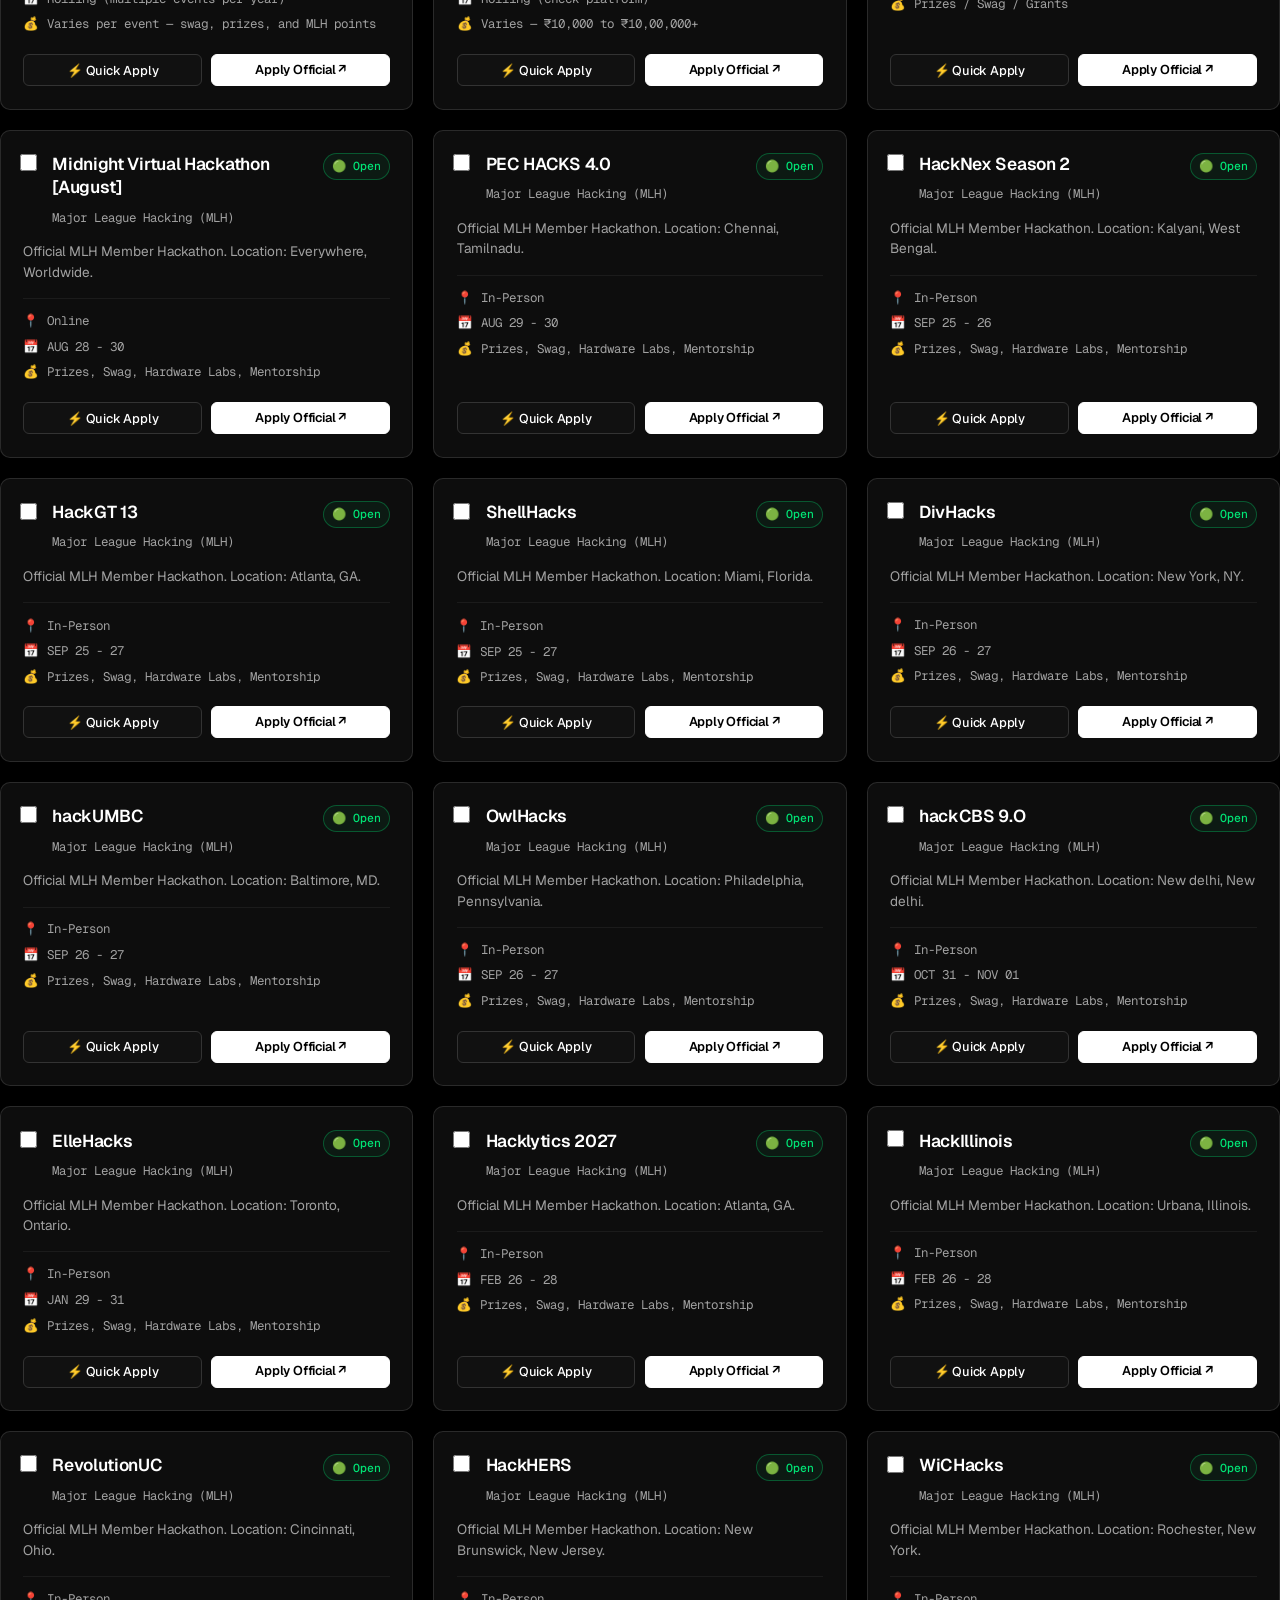
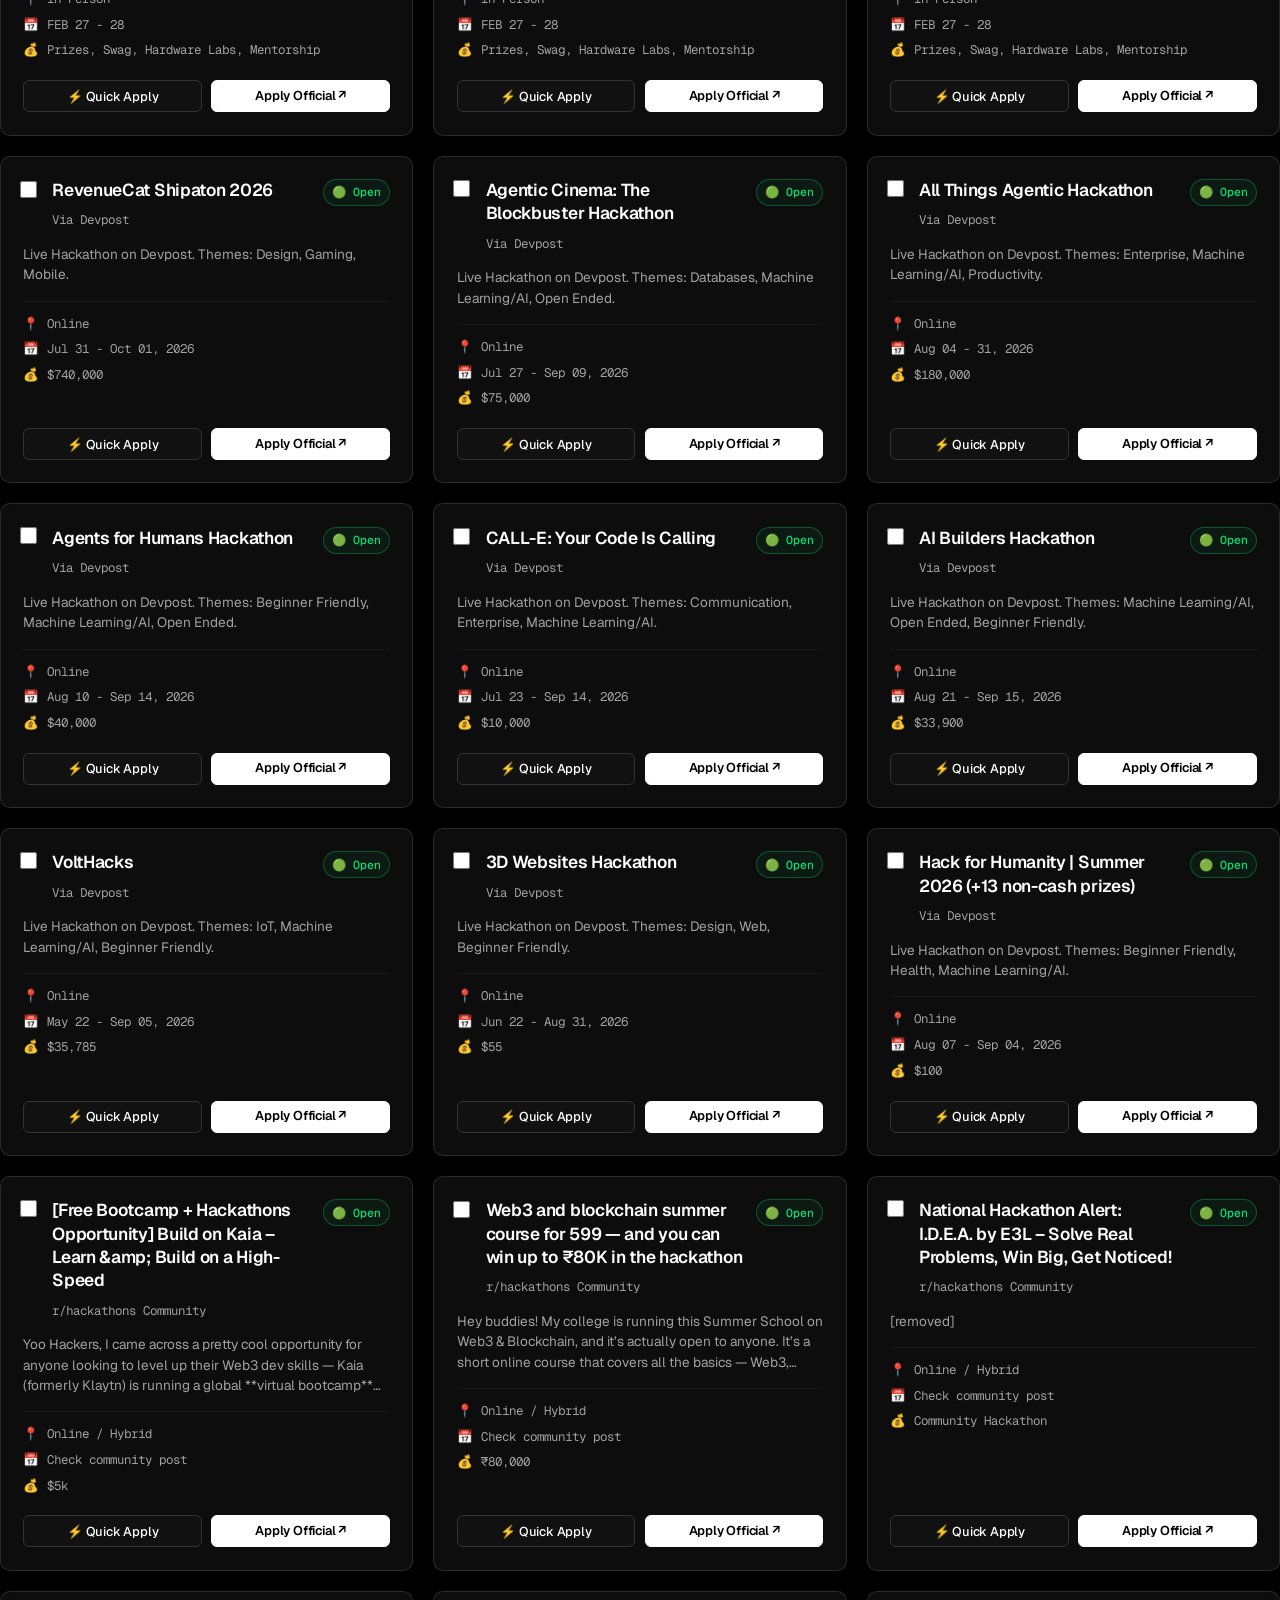
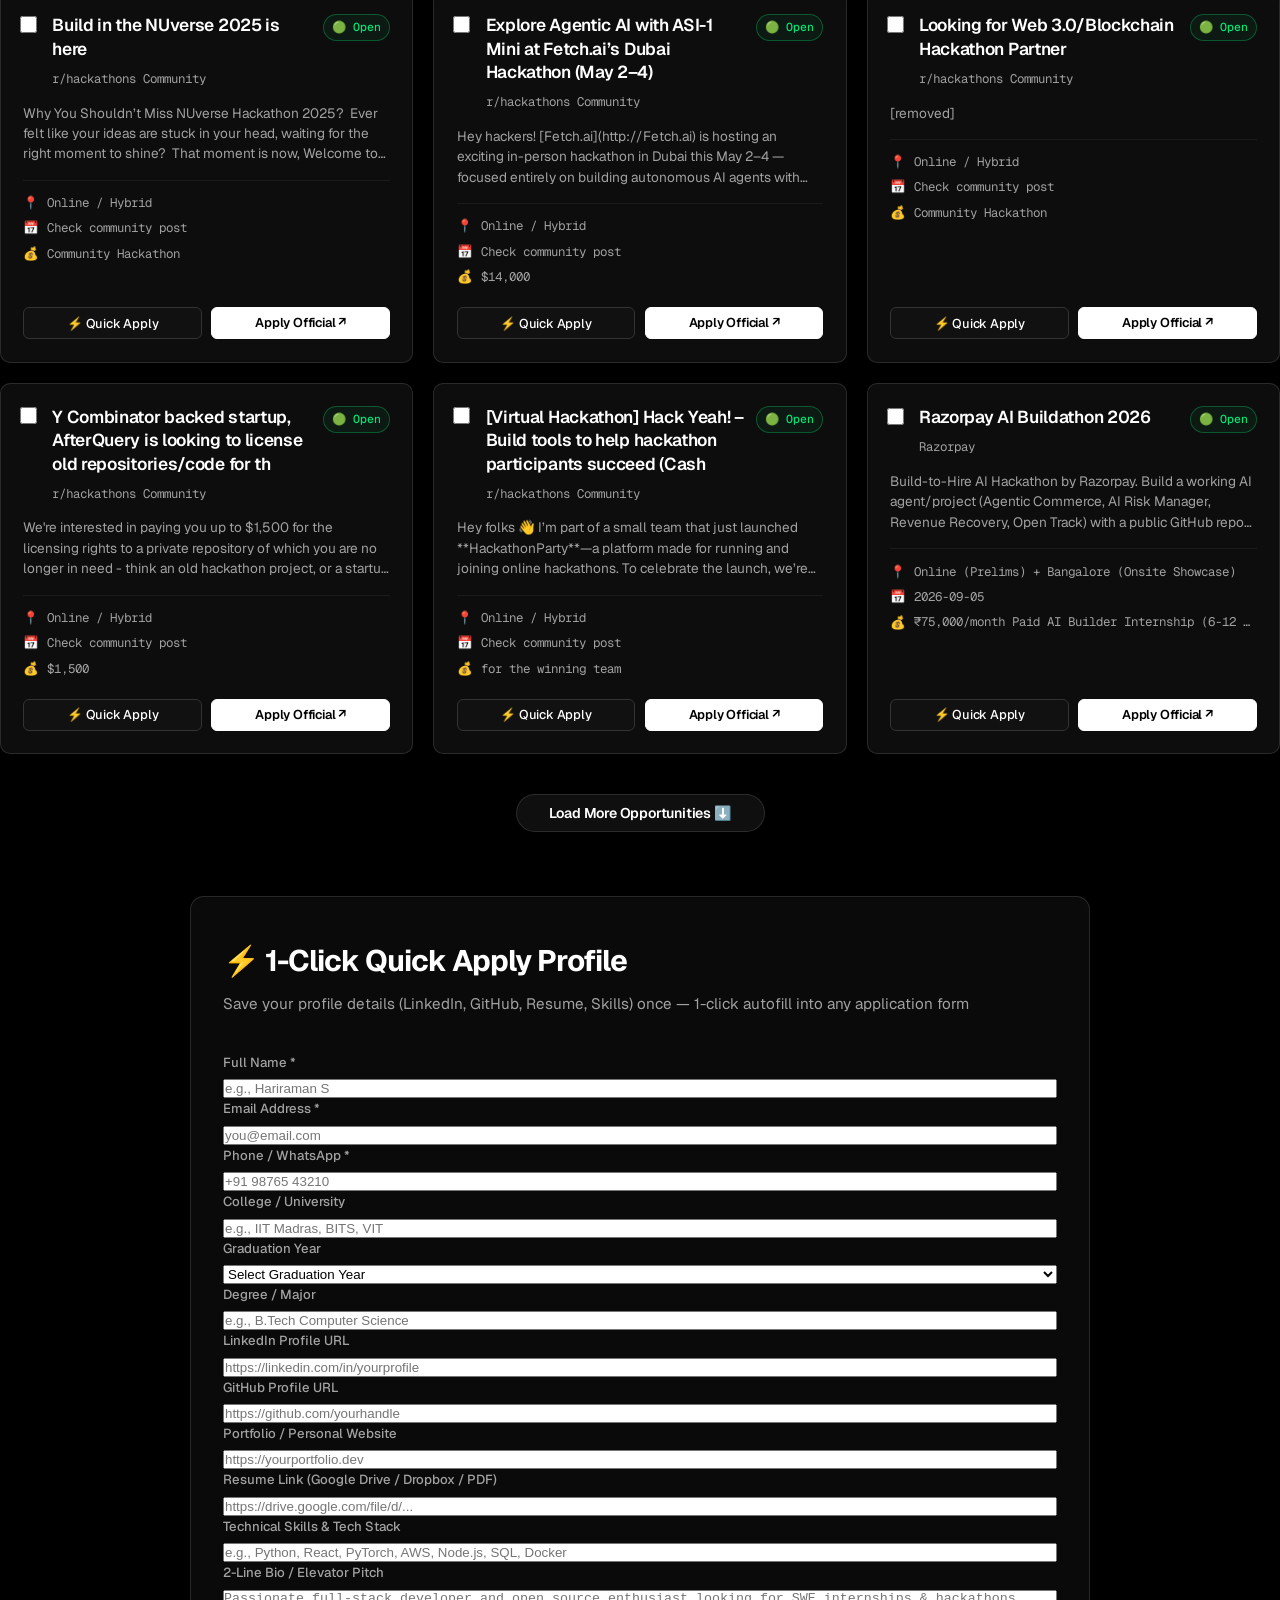
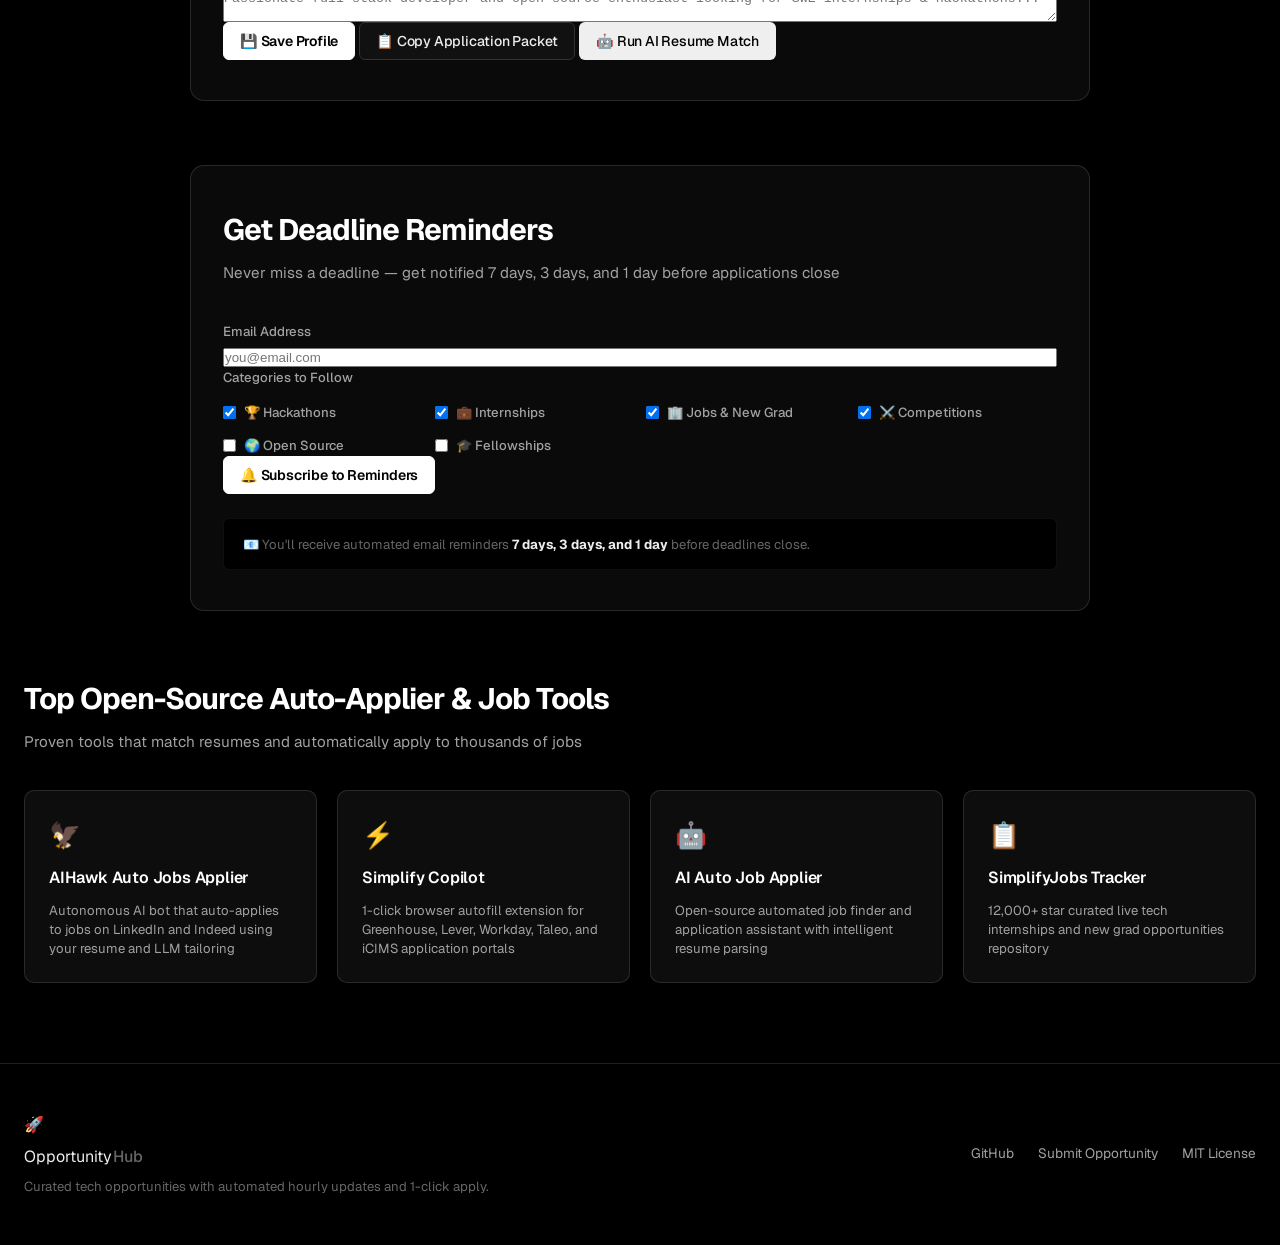
==== commit b5fa667b: "feat(ui): Apply Vercel design system with Geist typography, stark grayscale canvas, and Develop/Prev" ====
--- a/website/index.html
+++ b/website/index.html
@@ -4,10 +4,10 @@
     <meta charset="UTF-8">
     <meta name="viewport" content="width=device-width, initial-scale=1.0">
     <title>OpportunityHub — Hackathons, Internships, Jobs & Competitions</title>
-    <meta name="description" content="Community-driven aggregation platform for tech hackathons, internships, full-time new-grad jobs, coding competitions, and open source mentorships.">
+    <meta name="description" content="Vercel-inspired community aggregation platform for tech hackathons, internships, full-time new-grad jobs, coding competitions, and open source mentorships.">
     <link rel="preconnect" href="https://fonts.googleapis.com">
     <link rel="preconnect" href="https://fonts.gstatic.com" crossorigin>
-    <link href="https://fonts.googleapis.com/css2?family=Inter:wght@300;400;500;600;700;800;900&family=JetBrains+Mono:wght@400;500;600&display=swap" rel="stylesheet">
+    <link href="https://fonts.googleapis.com/css2?family=Geist:wght@300;400;500;600;700;800;900&family=Geist+Mono:wght@400;500;600;700&family=Inter:wght@400;500;600;700&display=swap" rel="stylesheet">
     <link rel="stylesheet" href="css/style.css">
 </head>
 <body>
@@ -15,7 +15,7 @@
     <nav class="navbar">
         <div class="nav-container">
             <a href="#" class="nav-logo">
-                <span class="logo-icon">🚀</span>
+                <span class="logo-icon vercel-triangle">▲</span>
                 <span class="logo-text">Opportunity<span class="logo-accent">Hub</span></span>
             </a>
             <div class="nav-links">
@@ -36,27 +36,29 @@
     <!-- Hero Section -->
     <section class="hero" id="hero">
         <div class="hero-bg">
+            <div class="hero-mesh"></div>
             <div class="hero-orb hero-orb-1"></div>
             <div class="hero-orb hero-orb-2"></div>
-            <div class="hero-orb hero-orb-3"></div>
         </div>
         <div class="hero-content">
-            <div class="hero-badge">🎯 Curated Live Tech Opportunities & AI Auto-Applier</div>
+            <div class="hero-badge">
+                <span class="badge-triangle">▲</span> 2,686+ Live Tech Opportunities & AI Auto-Applier
+            </div>
             <h1 class="hero-title">
-                Never Miss an<br>
-                <span class="hero-gradient-text">Opportunity</span> Again
+                Develop, Preview & Ship Your<br>
+                <span class="hero-gradient-text">Dream Tech Career</span>
             </h1>
             <p class="hero-subtitle">
-                2,600+ hackathons, internships, new grad jobs, open-source programs & fellowships — 
-                all in one place. Auto-updated hourly. AI-matched to your resume. 100% Free.
+                2,680+ hackathons, internships, full-time new grad jobs, open-source programs & fellowships — 
+                auto-updated hourly. AI-matched to your resume. 100% Free & Open-Source.
             </p>
             <div class="hero-actions">
                 <a href="#opportunities" class="btn btn-primary">
-                    <span>Browse 2,600+ Opportunities</span>
+                    <span>Browse 2,680+ Opportunities</span>
                     <svg width="16" height="16" viewBox="0 0 16 16" fill="none"><path d="M3 8h10m0 0L9 4m4 4L9 12" stroke="currentColor" stroke-width="2" stroke-linecap="round" stroke-linejoin="round"/></svg>
                 </a>
                 <button id="heroAiBtn" class="btn btn-ai-glow">
-                    <span>🤖 Match with My Resume</span>
+                    <span>🤖 AI Resume Matcher</span>
                 </button>
                 <a href="https://github.com/harir03/all-tech-inoneplace" target="_blank" class="btn btn-secondary">
                     <svg width="18" height="18" viewBox="0 0 24 24" fill="currentColor"><path d="M12 0C5.37 0 0 5.37 0 12c0 5.31 3.435 9.795 8.205 11.385.6.105.825-.255.825-.57 0-.285-.015-1.23-.015-2.235-3.015.555-3.795-.735-4.035-1.41-.135-.345-.72-1.41-1.23-1.695-.42-.225-1.02-.78-.015-.795.945-.015 1.62.87 1.845 1.23 1.08 1.815 2.805 1.305 3.495.99.105-.78.42-1.305.765-1.605-2.67-.3-5.46-1.335-5.46-5.925 0-1.305.465-2.385 1.23-3.225-.12-.3-.54-1.53.12-3.18 0 0 1.005-.315 3.3 1.23.96-.27 1.98-.405 3-.405s2.04.135 3 .405c2.295-1.56 3.3-1.23 3.3-1.23.66 1.65.24 2.88.12 3.18.765.84 1.23 1.905 1.23 3.225 0 4.605-2.805 5.625-5.475 5.925.435.375.81 1.095.81 2.22 0 1.605-.015 2.895-.015 3.3 0 .315.225.69.825.57A12.02 12.02 0 0024 12c0-6.63-5.37-12-12-12z"/></svg>
--- a/website/css/style.css
+++ b/website/css/style.css
@@ -1,4 +1,9 @@
-/* ===== CSS Reset & Base ===== */
+/* ==========================================================================
+   Vercel Design System — OpportunityHub Style Engine
+   Based on DESIGN.md (VoltAgent / Vercel Developer Experience Aesthetic)
+   ========================================================================== */
+
+/* ===== CSS Reset & Box Sizing ===== */
 *, *::before, *::after {
     margin: 0;
     padding: 0;
@@ -6,130 +11,130 @@
 }
 
 :root {
-    /* Color Palette — Deep space dark theme */
-    --bg-primary: #0a0b1a;
-    --bg-secondary: #0f1128;
-    --bg-card: rgba(17, 19, 46, 0.7);
-    --bg-card-hover: rgba(25, 28, 62, 0.85);
-    --bg-glass: rgba(255, 255, 255, 0.03);
-    --bg-glass-border: rgba(255, 255, 255, 0.06);
-
-    --text-primary: #e8eaf6;
-    --text-secondary: #9fa4c4;
-    --text-muted: #6b70a0;
-
-    --accent-1: #6c5ce7;       /* Purple */
-    --accent-2: #00cec9;       /* Teal */
-    --accent-3: #fd79a8;       /* Pink */
-    --accent-gradient: linear-gradient(135deg, #6c5ce7 0%, #00cec9 50%, #fd79a8 100%);
-    --accent-gradient-soft: linear-gradient(135deg, rgba(108, 92, 231, 0.15) 0%, rgba(0, 206, 201, 0.15) 100%);
-
-    --status-open: #00e676;
-    --status-closed: #ff5252;
-    --status-coming: #ffd740;
-
-    --border-radius: 12px;
-    --border-radius-lg: 20px;
-    --border-radius-pill: 999px;
-
-    --shadow-sm: 0 2px 8px rgba(0, 0, 0, 0.2);
-    --shadow-md: 0 4px 20px rgba(0, 0, 0, 0.3);
-    --shadow-lg: 0 8px 40px rgba(0, 0, 0, 0.4);
-    --shadow-glow: 0 0 40px rgba(108, 92, 231, 0.15);
-
-    --transition-fast: 0.2s ease;
-    --transition-base: 0.3s ease;
-    --transition-slow: 0.5s cubic-bezier(0.16, 1, 0.3, 1);
-}
-
+    /* Vercel Stark Grayscale & Canvas */
+    --geist-background: #000000;
+    --geist-foreground: #ededed;
+    --canvas: #000000;
+    --canvas-soft: #0a0a0a;
+    --canvas-soft-2: #121212;
+    --card-bg: rgba(18, 18, 18, 0.75);
+    --card-bg-hover: rgba(26, 26, 26, 0.95);
+
+    /* Vercel Neutral Tokens */
+    --accents-1: #111111;
+    --accents-2: #222222;
+    --accents-3: #333333;
+    --accents-4: #444444;
+    --accents-5: #666666;
+    --accents-6: #888888;
+    --accents-7: #a1a1a1;
+    --accents-8: #eaeaea;
+
+    /* Text Tokens */
+    --text-primary: #ededed;
+    --text-secondary: #a1a1a1;
+    --text-muted: #666666;
+    --ink: #171717;
+
+    /* Vercel Brand Colors & Accents */
+    --vercel-blue: #0070f3;
+    --vercel-blue-deep: #0761d1;
+    --vercel-cyan: #50e3c2;
+    --vercel-purple: #7928ca;
+    --vercel-pink: #ff0080;
+    --vercel-amber: #f5a623;
+    --vercel-red: #ee0000;
+    --vercel-green: #00e676;
+
+    /* Multi-Color Mesh & Brand Gradients */
+    --gradient-develop: linear-gradient(135deg, #0070f3 0%, #50e3c2 100%);
+    --gradient-preview: linear-gradient(135deg, #7928ca 0%, #ff0080 100%);
+    --gradient-ship: linear-gradient(135deg, #ff4d4d 0%, #f9cb28 100%);
+    --gradient-hero-mesh: radial-gradient(circle at 50% 0%, rgba(0, 112, 243, 0.15) 0%, rgba(121, 40, 202, 0.1) 40%, rgba(0, 0, 0, 0) 80%);
+
+    /* Borders & Hairlines */
+    --hairline: rgba(255, 255, 255, 0.12);
+    --hairline-strong: rgba(255, 255, 255, 0.22);
+    --hairline-subtle: rgba(255, 255, 255, 0.06);
+
+    /* Radii */
+    --radius-xs: 4px;
+    --radius-sm: 6px;
+    --radius-md: 10px;
+    --radius-lg: 14px;
+    --radius-pill: 100px;
+    --radius-full: 9999px;
+
+    /* Shadows & Elevation */
+    --shadow-subtle: 0 4px 20px rgba(0, 0, 0, 0.6);
+    --shadow-card: 0 8px 30px rgba(0, 0, 0, 0.8);
+    --shadow-card-hover: 0 16px 40px rgba(0, 0, 0, 0.9), 0 0 0 1px rgba(255, 255, 255, 0.25);
+    --shadow-glow-blue: 0 0 35px rgba(0, 112, 243, 0.35);
+    --shadow-glow-purple: 0 0 35px rgba(121, 40, 202, 0.35);
+
+    /* Transitions */
+    --transition-fast: 0.15s cubic-bezier(0.16, 1, 0.3, 1);
+    --transition-base: 0.25s cubic-bezier(0.16, 1, 0.3, 1);
+    --transition-smooth: 0.4s cubic-bezier(0.16, 1, 0.3, 1);
+}
+
+/* ===== Base HTML & Typography ===== */
 html {
     scroll-behavior: smooth;
     font-size: 16px;
 }
 
 body {
-    font-family: 'Inter', -apple-system, BlinkMacSystemFont, 'Segoe UI', sans-serif;
-    background-color: var(--bg-primary);
+    font-family: 'Geist', 'Inter', -apple-system, BlinkMacSystemFont, 'Segoe UI', Roboto, sans-serif;
+    background-color: var(--canvas);
     color: var(--text-primary);
     line-height: 1.6;
     overflow-x: hidden;
     -webkit-font-smoothing: antialiased;
+    -moz-osx-font-smoothing: grayscale;
+    selection-background-color: #ffffff;
+    selection-color: #000000;
+}
+
+::selection {
+    background: #ededed;
+    color: #000000;
 }
 
 a {
     color: inherit;
     text-decoration: none;
-}
-
-/* ===== Animations ===== */
-@keyframes fadeInUp {
-    from { opacity: 0; transform: translateY(30px); }
-    to { opacity: 1; transform: translateY(0); }
-}
-
-@keyframes fadeIn {
-    from { opacity: 0; }
-    to { opacity: 1; }
-}
-
-@keyframes float {
-    0%, 100% { transform: translate(0, 0) scale(1); }
-    33% { transform: translate(30px, -20px) scale(1.05); }
-    66% { transform: translate(-20px, 15px) scale(0.95); }
-}
-
-@keyframes pulse-glow {
-    0%, 100% { opacity: 0.6; }
-    50% { opacity: 1; }
-}
-
-@keyframes shimmer {
-    0% { background-position: -200% center; }
-    100% { background-position: 200% center; }
-}
-
-@keyframes slideToast {
-    0% { transform: translateX(100%); opacity: 0; }
-    10% { transform: translateX(0); opacity: 1; }
-    90% { transform: translateX(0); opacity: 1; }
-    100% { transform: translateX(100%); opacity: 0; }
-}
-
-.animate-on-scroll {
-    opacity: 0;
-    transform: translateY(30px);
-    transition: opacity 0.6s ease, transform 0.6s cubic-bezier(0.16, 1, 0.3, 1);
-}
-
-.animate-on-scroll.visible {
-    opacity: 1;
-    transform: translateY(0);
-}
-
-/* ===== Navigation ===== */
+    transition: color var(--transition-fast);
+}
+
+/* ===== Vercel Triangle & Brand Elements ===== */
+.vercel-triangle {
+    display: inline-block;
+    font-size: 1rem;
+    line-height: 1;
+    color: #ffffff;
+    transform: translateY(-1px);
+}
+
+/* ===== Navigation Bar ===== */
 .navbar {
     position: fixed;
     top: 0;
     left: 0;
     right: 0;
+    height: 64px;
+    background: rgba(0, 0, 0, 0.8);
+    backdrop-filter: blur(16px);
+    -webkit-backdrop-filter: blur(16px);
+    border-bottom: 1px solid var(--hairline);
     z-index: 1000;
-    padding: 1rem 0;
-    transition: all var(--transition-base);
-    background: transparent;
-}
-
-.navbar.scrolled {
-    background: rgba(10, 11, 26, 0.85);
-    backdrop-filter: blur(20px);
-    -webkit-backdrop-filter: blur(20px);
-    border-bottom: 1px solid var(--bg-glass-border);
-    padding: 0.6rem 0;
 }
 
 .nav-container {
-    max-width: 1200px;
+    max-width: 1280px;
+    height: 100%;
     margin: 0 auto;
-    padding: 0 2rem;
+    padding: 0 1.5rem;
     display: flex;
     align-items: center;
     justify-content: space-between;
@@ -138,664 +143,580 @@
 .nav-logo {
     display: flex;
     align-items: center;
+    gap: 0.6rem;
+    font-size: 1.15rem;
+    font-weight: 600;
+    letter-spacing: -0.5px;
+}
+
+.logo-accent {
+    color: var(--text-muted);
+    font-weight: 500;
+    margin-left: 1px;
+}
+
+.nav-links {
+    display: flex;
+    align-items: center;
+    gap: 1.25rem;
+}
+
+.nav-link {
+    font-size: 0.88rem;
+    font-weight: 500;
+    color: var(--text-secondary);
+    padding: 0.4rem 0.6rem;
+    border-radius: var(--radius-sm);
+    transition: color var(--transition-fast);
+}
+
+.nav-link:hover {
+    color: #ffffff;
+}
+
+/* Buttons */
+.btn {
+    display: inline-flex;
+    align-items: center;
+    justify-content: center;
     gap: 0.5rem;
-    font-family: 'Outfit', sans-serif;
-    font-weight: 700;
-    font-size: 1.3rem;
-}
-
-.logo-icon {
-    font-size: 1.5rem;
-}
-
-.logo-text {
-    background: var(--accent-gradient);
-    -webkit-background-clip: text;
-    -webkit-text-fill-color: transparent;
-    background-clip: text;
-}
-
-.nav-links {
-    display: flex;
-    align-items: center;
-    gap: 2rem;
-    list-style: none;
-}
-
-.nav-links a {
-    font-size: 0.9rem;
+    font-family: 'Geist', sans-serif;
+    font-size: 0.88rem;
     font-weight: 500;
-    color: var(--text-secondary);
-    transition: color var(--transition-fast);
-    position: relative;
-}
-
-.nav-links a:hover {
+    letter-spacing: -0.2px;
+    padding: 0 1rem;
+    height: 38px;
+    border-radius: var(--radius-sm);
+    border: 1px solid transparent;
+    cursor: pointer;
+    transition: all var(--transition-fast);
+    white-space: nowrap;
+}
+
+.btn-primary {
+    background: #ffffff;
+    color: #000000;
+    border-color: #ffffff;
+    font-weight: 600;
+}
+
+.btn-primary:hover {
+    background: #eaeaea;
+    box-shadow: 0 0 20px rgba(255, 255, 255, 0.25);
+    transform: translateY(-1px);
+}
+
+.btn-secondary {
+    background: var(--accents-1);
     color: var(--text-primary);
-}
-
-.nav-links a::after {
-    content: '';
-    position: absolute;
-    bottom: -4px;
-    left: 0;
-    width: 0;
-    height: 2px;
-    background: var(--accent-gradient);
-    transition: width var(--transition-base);
-    border-radius: 2px;
-}
-
-.nav-links a:hover::after {
-    width: 100%;
-}
-
-.nav-github {
-    display: flex;
-    align-items: center;
-    gap: 0.4rem;
-    padding: 0.4rem 1rem;
-    border: 1px solid var(--bg-glass-border);
-    border-radius: var(--border-radius-pill);
-    transition: all var(--transition-fast);
-}
-
-.nav-github:hover {
-    border-color: var(--accent-1);
-    background: rgba(108, 92, 231, 0.1);
-}
-
-.nav-github::after {
-    display: none !important;
-}
-
-.nav-toggle {
-    display: none;
-    flex-direction: column;
-    gap: 5px;
-    background: none;
-    border: none;
-    cursor: pointer;
-    padding: 4px;
-}
-
-.nav-toggle span {
-    width: 24px;
-    height: 2px;
-    background: var(--text-primary);
-    border-radius: 2px;
-    transition: all var(--transition-fast);
+    border-color: var(--accents-3);
+}
+
+.btn-secondary:hover {
+    background: var(--accents-2);
+    border-color: var(--accents-4);
+    color: #ffffff;
+    transform: translateY(-1px);
+}
+
+.btn-outline-ai {
+    background: rgba(121, 40, 202, 0.1);
+    color: #f1f1f1;
+    border: 1px solid rgba(121, 40, 202, 0.4);
+    border-radius: var(--radius-sm);
+}
+
+.btn-outline-ai:hover {
+    background: rgba(121, 40, 202, 0.25);
+    border-color: var(--vercel-pink);
+    box-shadow: 0 0 20px rgba(255, 0, 128, 0.3);
+}
+
+.btn-auth {
+    background: var(--accents-1);
+    color: var(--text-secondary);
+    border: 1px solid var(--accents-2);
+}
+
+.btn-auth:hover {
+    color: #ffffff;
+    border-color: var(--accents-4);
+}
+
+.btn-ai-glow {
+    background: linear-gradient(135deg, rgba(0, 112, 243, 0.2) 0%, rgba(121, 40, 202, 0.3) 100%);
+    color: #ffffff;
+    border: 1px solid rgba(121, 40, 202, 0.5);
+    box-shadow: 0 0 25px rgba(121, 40, 202, 0.2);
+}
+
+.btn-ai-glow:hover {
+    background: linear-gradient(135deg, rgba(0, 112, 243, 0.35) 0%, rgba(255, 0, 128, 0.4) 100%);
+    border-color: var(--vercel-pink);
+    box-shadow: 0 0 30px rgba(255, 0, 128, 0.35);
+    transform: translateY(-1px);
 }
 
 /* ===== Hero Section ===== */
 .hero {
     position: relative;
-    min-height: 100vh;
-    display: flex;
-    align-items: center;
-    justify-content: center;
+    padding: 9rem 1.5rem 5rem;
     text-align: center;
-    padding: 8rem 2rem 4rem;
+    background: var(--canvas);
     overflow: hidden;
 }
 
 .hero-bg {
-    position: absolute;
-    inset: 0;
-    overflow: hidden;
-}
-
-.hero-orb {
-    position: absolute;
-    border-radius: 50%;
-    filter: blur(80px);
-    animation: float 15s ease-in-out infinite;
-}
-
-.hero-orb-1 {
-    width: 500px;
-    height: 500px;
-    background: rgba(108, 92, 231, 0.15);
-    top: -10%;
-    right: -5%;
-    animation-delay: 0s;
-}
-
-.hero-orb-2 {
-    width: 400px;
-    height: 400px;
-    background: rgba(0, 206, 201, 0.1);
-    bottom: -10%;
-    left: -5%;
-    animation-delay: -5s;
-}
-
-.hero-orb-3 {
-    width: 300px;
-    height: 300px;
-    background: rgba(253, 121, 168, 0.08);
-    top: 40%;
-    left: 50%;
-    animation-delay: -10s;
-}
-
-.hero-content {
-    position: relative;
-    z-index: 1;
-    max-width: 800px;
-    animation: fadeInUp 0.8s ease;
-}
-
-.hero-badge {
-    display: inline-block;
-    padding: 0.4rem 1.2rem;
-    background: var(--accent-gradient-soft);
-    border: 1px solid rgba(108, 92, 231, 0.2);
-    border-radius: var(--border-radius-pill);
-    font-size: 0.85rem;
-    font-weight: 500;
-    color: var(--accent-2);
-    margin-bottom: 1.5rem;
-    animation: pulse-glow 3s ease-in-out infinite;
-}
-
-.hero-title {
-    font-family: 'Outfit', sans-serif;
-    font-size: clamp(2.5rem, 6vw, 4.5rem);
-    font-weight: 800;
-    line-height: 1.1;
-    margin-bottom: 1.5rem;
-    letter-spacing: -0.02em;
-}
-
-.hero-gradient-text {
-    background: var(--accent-gradient);
-    -webkit-background-clip: text;
-    -webkit-text-fill-color: transparent;
-    background-clip: text;
-}
-
-.hero-subtitle {
-    font-size: 1.15rem;
-    color: var(--text-secondary);
-    max-width: 600px;
-    margin: 0 auto 2.5rem;
-    line-height: 1.7;
-}
-
-.hero-actions {
-    display: flex;
-    gap: 1rem;
-    justify-content: center;
-    flex-wrap: wrap;
-}
-
-/* ===== Buttons ===== */
-.btn {
-    display: inline-flex;
-    align-items: center;
-    gap: 0.5rem;
-    padding: 0.8rem 1.8rem;
-    border-radius: var(--border-radius-pill);
-    font-size: 0.95rem;
-    font-weight: 600;
-    cursor: pointer;
-    border: none;
-    transition: all var(--transition-base);
-    font-family: inherit;
-}
-
-.btn-primary {
-    background: var(--accent-gradient);
-    color: #fff;
-    box-shadow: 0 4px 15px rgba(108, 92, 231, 0.3);
-}
-
-.btn-primary:hover {
-    transform: translateY(-2px);
-    box-shadow: 0 6px 25px rgba(108, 92, 231, 0.4);
-}
-
-.btn-secondary {
-    background: var(--bg-glass);
-    color: var(--text-primary);
-    border: 1px solid var(--bg-glass-border);
-    backdrop-filter: blur(10px);
-}
-
-.btn-secondary:hover {
-    background: rgba(255, 255, 255, 0.08);
-    border-color: rgba(255, 255, 255, 0.15);
-    transform: translateY(-2px);
-}
-
-.btn-sm {
-    padding: 0.5rem 1.2rem;
-    font-size: 0.85rem;
-}
-
-/* ===== Stats Bar ===== */
-.stats-bar {
-    position: relative;
-    z-index: 1;
-    margin-top: -2rem;
-}
-
-.stats-container {
-    max-width: 900px;
-    margin: 0 auto;
-    padding: 1.5rem 3rem;
-    display: flex;
-    align-items: center;
-    justify-content: center;
-    gap: 2rem;
-    background: var(--bg-card);
-    backdrop-filter: blur(20px);
-    border: 1px solid var(--bg-glass-border);
-    border-radius: var(--border-radius-lg);
-    box-shadow: var(--shadow-lg);
-}
-
-.stat-item {
-    text-align: center;
-    flex: 1;
-}
-
-.stat-number {
-    display: block;
-    font-family: 'Outfit', sans-serif;
-    font-size: 2rem;
-    font-weight: 700;
-    background: var(--accent-gradient);
-    -webkit-background-clip: text;
-    -webkit-text-fill-color: transparent;
-    background-clip: text;
-}
-
-.stat-label {
-    font-size: 0.8rem;
-    color: var(--text-muted);
-    font-weight: 500;
-    text-transform: uppercase;
-    letter-spacing: 0.05em;
-}
-
-.stat-divider {
-    width: 1px;
-    height: 40px;
-    background: var(--bg-glass-border);
-}
-
-/* ===== Section Common ===== */
-.section-container {
-    max-width: 1200px;
-    margin: 0 auto;
-    padding: 5rem 2rem;
-}
-
-.section-header {
-    text-align: center;
-    margin-bottom: 3rem;
-}
-
-.section-title {
-    font-family: 'Outfit', sans-serif;
-    font-size: clamp(1.8rem, 3vw, 2.5rem);
-    font-weight: 700;
-    margin-bottom: 0.75rem;
-}
-
-.section-subtitle {
-    color: var(--text-secondary);
-    font-size: 1.05rem;
-    max-width: 500px;
-    margin: 0 auto;
-}
-
-/* ===== Tabs ===== */
-.tabs {
-    display: flex;
-    gap: 0.5rem;
-    justify-content: center;
-    flex-wrap: wrap;
-    margin-bottom: 1.5rem;
-}
-
-.tab {
-    padding: 0.6rem 1.4rem;
-    border-radius: var(--border-radius-pill);
-    border: 1px solid var(--bg-glass-border);
-    background: var(--bg-glass);
-    color: var(--text-secondary);
-    font-size: 0.9rem;
-    font-weight: 500;
-    cursor: pointer;
-    transition: all var(--transition-fast);
-    font-family: inherit;
-}
-
-.tab:hover {
-    background: rgba(108, 92, 231, 0.1);
-    border-color: rgba(108, 92, 231, 0.3);
-    color: var(--text-primary);
-}
-
-.tab.active {
-    background: rgba(108, 92, 231, 0.15);
-    border-color: var(--accent-1);
-    color: var(--text-primary);
-    box-shadow: 0 0 15px rgba(108, 92, 231, 0.15);
-}
-
-/* ===== Comprehensive Filters Panel ===== */
-.comprehensive-filters {
-    display: flex;
-    flex-direction: column;
-    gap: 1.25rem;
-    margin-bottom: 2rem;
-    background: rgba(18, 20, 39, 0.65);
-    backdrop-filter: blur(20px);
-    border: 1px solid var(--bg-glass-border);
-    border-radius: var(--border-radius-lg);
-    padding: 1.5rem;
-    box-shadow: var(--shadow-sm);
-    transition: all var(--transition-base);
-}
-
-.comprehensive-filters:hover {
-    border-color: rgba(108, 92, 231, 0.25);
-    box-shadow: 0 8px 32px rgba(0, 0, 0, 0.3);
-}
-
-.main-filter-row {
-    display: flex;
-    gap: 1rem;
-    align-items: center;
-    flex-wrap: wrap;
-}
-
-.search-box {
-    flex: 1;
-    min-width: 260px;
-    position: relative;
-}
-
-.search-icon {
-    position: absolute;
-    left: 1rem;
-    top: 50%;
-    transform: translateY(-50%);
-    color: var(--text-muted);
-    pointer-events: none;
-}
-
-.search-box input {
-    width: 100%;
-    padding: 0.8rem 2.5rem 0.8rem 2.8rem;
-    background: var(--bg-card);
-    border: 1px solid var(--bg-glass-border);
-    border-radius: var(--border-radius);
-    color: var(--text-primary);
-    font-size: 0.92rem;
-    font-family: inherit;
-    transition: all var(--transition-fast);
-}
-
-.search-box input:focus {
-    outline: none;
-    border-color: var(--accent-1);
-    box-shadow: 0 0 0 3px rgba(108, 92, 231, 0.15);
-}
-
-.search-box input::placeholder {
-    color: var(--text-muted);
-}
-
-.search-clear-btn {
-    position: absolute;
-    right: 0.8rem;
-    top: 50%;
-    transform: translateY(-50%);
-    background: rgba(255, 255, 255, 0.1);
-    border: none;
-    color: var(--text-muted);
-    border-radius: 50%;
-    width: 22px;
-    height: 22px;
-    font-size: 0.75rem;
-    display: flex;
-    align-items: center;
-    justify-content: center;
-    cursor: pointer;
-    transition: all var(--transition-fast);
-}
-
-.search-clear-btn:hover {
-    background: rgba(255, 255, 255, 0.2);
-    color: #fff;
-}
-
-.sort-box {
-    display: flex;
-    align-items: center;
-    gap: 0.5rem;
-}
-
-.filter-label {
-    font-size: 0.82rem;
-    font-weight: 600;
-    color: var(--text-muted);
-    white-space: nowrap;
-}
-
-.filter-select {
-    padding: 0.75rem 1rem;
-    background: var(--bg-card);
-    border: 1px solid var(--bg-glass-border);
-    border-radius: var(--border-radius);
-    color: var(--text-primary);
-    font-size: 0.85rem;
-    font-family: inherit;
-    cursor: pointer;
-    transition: all var(--transition-fast);
-    appearance: none;
-    -webkit-appearance: none;
-    background-image: url("data:image/svg+xml,%3Csvg width='12' height='8' viewBox='0 0 12 8' fill='none' xmlns='http://www.w3.org/2000/svg'%3E%3Cpath d='M1 1.5L6 6.5L11 1.5' stroke='%236b70a0' stroke-width='1.5' stroke-linecap='round' stroke-linejoin='round'/%3E%3C/svg%3E");
-    background-repeat: no-repeat;
-    background-position: right 0.8rem center;
-    padding-right: 2.2rem;
-}
-
-.filter-select:focus {
-    outline: none;
-    border-color: var(--accent-1);
-    box-shadow: 0 0 0 3px rgba(108, 92, 231, 0.15);
-}
-
-.filter-select option {
-    background: #14172e;
-    color: #fff;
-    padding: 0.5rem;
-}
-
-.btn-filter-toggle {
-    display: flex;
-    align-items: center;
-    gap: 0.4rem;
-    padding: 0.75rem 1.2rem;
-    border-radius: var(--border-radius);
-    background: rgba(255, 255, 255, 0.05);
-    border: 1px solid var(--bg-glass-border);
-    color: var(--text-secondary);
-    font-size: 0.88rem;
-    font-weight: 500;
-    cursor: pointer;
-    transition: all var(--transition-fast);
-}
-
-.btn-filter-toggle:hover, .btn-filter-toggle.active {
-    background: rgba(108, 92, 231, 0.15);
-    border-color: var(--accent-1);
-    color: var(--text-primary);
-}
-
-.filter-badge {
-    display: inline-flex;
-    align-items: center;
-    justify-content: center;
-    background: var(--accent-1);
-    color: #fff;
-    font-size: 0.75rem;
-    font-weight: 700;
-    width: 18px;
-    height: 18px;
-    border-radius: 50%;
-    margin-left: 0.2rem;
-}
-
-/* Detailed Filter Grid */
-.filter-grid {
-    display: grid;
-    grid-template-columns: repeat(auto-fit, minmax(200px, 1fr));
-    gap: 1rem;
-    padding-top: 1rem;
-    border-top: 1px solid rgba(255, 255, 255, 0.06);
-    transition: all var(--transition-base);
-}
-
-.filter-field {
-    display: flex;
-    flex-direction: column;
-    gap: 0.4rem;
-}
-
-.filter-field .filter-select {
-    width: 100%;
-}
-
-/* Quick Filter Chips */
-.quick-chips-row {
-    display: flex;
-    align-items: center;
-    gap: 0.75rem;
-    flex-wrap: wrap;
-    padding-top: 0.75rem;
-    border-top: 1px solid rgba(255, 255, 255, 0.06);
-}
-
-.quick-chips-label {
-    font-size: 0.8rem;
-    font-weight: 600;
-    color: var(--text-muted);
-    text-transform: uppercase;
-    letter-spacing: 0.05em;
-    white-space: nowrap;
-}
-
-.chips-container {
-    display: flex;
-    gap: 0.5rem;
-    flex-wrap: wrap;
-    flex: 1;
-}
-
-.chip {
-    padding: 0.4rem 0.9rem;
-    border-radius: var(--border-radius-pill);
-    background: rgba(255, 255, 255, 0.04);
-    border: 1px solid rgba(255, 255, 255, 0.08);
-    color: var(--text-secondary);
-    font-size: 0.82rem;
-    font-weight: 500;
-    cursor: pointer;
-    transition: all var(--transition-fast);
-    font-family: inherit;
-    user-select: none;
-}
-
-.chip:hover {
-    background: rgba(108, 92, 231, 0.12);
-    border-color: rgba(108, 92, 231, 0.35);
-    color: var(--text-primary);
-    transform: translateY(-1px);
-}
-
-.chip.active {
-    background: linear-gradient(135deg, rgba(108, 92, 231, 0.25), rgba(0, 206, 201, 0.2));
-    border-color: var(--accent-1);
-    color: #fff;
-    box-shadow: 0 0 12px rgba(108, 92, 231, 0.25);
-    font-weight: 600;
-}
-
-.btn-reset-filters {
-    padding: 0.4rem 0.9rem;
-    border-radius: var(--border-radius-pill);
-    background: rgba(255, 107, 107, 0.12);
-    border: 1px solid rgba(255, 107, 107, 0.3);
-    color: #ff8787;
-    font-size: 0.8rem;
-    font-weight: 600;
-    cursor: pointer;
-    transition: all var(--transition-fast);
-    white-space: nowrap;
-}
-
-.btn-reset-filters:hover {
-    background: rgba(255, 107, 107, 0.2);
-    border-color: #ff6b6b;
-    color: #fff;
-    transform: translateY(-1px);
-}
-
-.filter-group select option {
-    background: var(--bg-secondary);
-    color: var(--text-primary);
-}
-
-/* ===== Cards Grid ===== */
-.cards-grid {
-    display: grid;
-    grid-template-columns: repeat(auto-fill, minmax(340px, 1fr));
-    gap: 1.25rem;
-}
-
-/* ===== Opportunity Card ===== */
-.opportunity-card {
-    background: var(--bg-card);
-    border: 1px solid var(--bg-glass-border);
-    border-radius: var(--border-radius-lg);
-    padding: 1.5rem;
-    transition: all var(--transition-base);
-    display: flex;
-    flex-direction: column;
-    gap: 1rem;
-    position: relative;
-    overflow: hidden;
-    animation: fadeInUp 0.5s ease backwards;
-}
-
-.opportunity-card::before {
-    content: '';
     position: absolute;
     top: 0;
     left: 0;
     right: 0;
-    height: 3px;
-    background: var(--accent-gradient);
-    opacity: 0;
-    transition: opacity var(--transition-fast);
-}
-
-.opportunity-card:hover {
-    background: var(--bg-card-hover);
-    border-color: rgba(108, 92, 231, 0.2);
-    transform: translateY(-4px);
-    box-shadow: var(--shadow-glow);
-}
-
-.opportunity-card:hover::before {
-    opacity: 1;
+    bottom: 0;
+    pointer-events: none;
+}
+
+.hero-mesh {
+    position: absolute;
+    top: 0;
+    left: 50%;
+    transform: translateX(-50%);
+    width: 100%;
+    max-width: 1200px;
+    height: 100%;
+    background: var(--gradient-hero-mesh);
+    opacity: 0.9;
+}
+
+.hero-orb {
+    position: absolute;
+    border-radius: 50%;
+    filter: blur(90px);
+    opacity: 0.15;
+}
+
+.hero-orb-1 {
+    width: 450px;
+    height: 450px;
+    background: var(--vercel-blue);
+    top: -100px;
+    left: 15%;
+}
+
+.hero-orb-2 {
+    width: 400px;
+    height: 400px;
+    background: var(--vercel-purple);
+    top: -50px;
+    right: 15%;
+}
+
+.hero-content {
+    position: relative;
+    max-width: 860px;
+    margin: 0 auto;
+    z-index: 1;
+}
+
+.hero-badge {
+    display: inline-flex;
+    align-items: center;
+    gap: 0.5rem;
+    padding: 0.35rem 0.9rem;
+    background: var(--accents-1);
+    border: 1px solid var(--accents-3);
+    border-radius: var(--radius-pill);
+    font-family: 'Geist Mono', monospace;
+    font-size: 0.78rem;
+    font-weight: 500;
+    color: var(--text-secondary);
+    margin-bottom: 1.8rem;
+    letter-spacing: -0.2px;
+}
+
+.badge-triangle {
+    color: #ffffff;
+    font-size: 0.75rem;
+}
+
+.hero-title {
+    font-size: 3.5rem;
+    font-weight: 800;
+    line-height: 1.08;
+    letter-spacing: -2px;
+    color: #ffffff;
+    margin-bottom: 1.4rem;
+}
+
+.hero-gradient-text {
+    background: linear-gradient(135deg, #ffffff 0%, #a1a1a1 100%);
+    -webkit-background-clip: text;
+    -webkit-text-fill-color: transparent;
+}
+
+.hero-subtitle {
+    font-size: 1.15rem;
+    font-weight: 400;
+    line-height: 1.6;
+    color: var(--text-secondary);
+    max-width: 660px;
+    margin: 0 auto 2.2rem;
+    letter-spacing: -0.2px;
+}
+
+.hero-actions {
+    display: flex;
+    align-items: center;
+    justify-content: center;
+    gap: 0.9rem;
+    flex-wrap: wrap;
+}
+
+/* ===== Stats Bar ===== */
+.stats-bar {
+    border-top: 1px solid var(--hairline);
+    border-bottom: 1px solid var(--hairline);
+    background: var(--canvas-soft);
+    padding: 1.75rem 1.5rem;
+}
+
+.stats-container {
+    max-width: 1280px;
+    margin: 0 auto;
+    display: grid;
+    grid-template-columns: repeat(auto-fit, minmax(160px, 1fr));
+    gap: 1.5rem;
+    text-align: center;
+}
+
+.stat-item {
+    display: flex;
+    flex-direction: column;
+    gap: 0.25rem;
+}
+
+.stat-number {
+    font-family: 'Geist Mono', monospace;
+    font-size: 1.75rem;
+    font-weight: 700;
+    color: #ffffff;
+    letter-spacing: -0.8px;
+}
+
+.stat-label {
+    font-size: 0.78rem;
+    font-weight: 500;
+    text-transform: uppercase;
+    letter-spacing: 0.8px;
+    color: var(--text-muted);
+}
+
+/* ===== Main Opportunities Section ===== */
+.opportunities-section {
+    max-width: 1280px;
+    margin: 0 auto;
+    padding: 4rem 1.5rem;
+}
+
+.section-header {
+    margin-bottom: 2.2rem;
+}
+
+.section-title {
+    font-size: 1.85rem;
+    font-weight: 700;
+    letter-spacing: -1px;
+    color: #ffffff;
+    margin-bottom: 0.5rem;
+}
+
+.section-subtitle {
+    font-size: 0.95rem;
+    color: var(--text-secondary);
+}
+
+/* ===== Category Tabs ===== */
+.tabs-container {
+    margin-bottom: 2rem;
+    border-bottom: 1px solid var(--hairline);
+    overflow-x: auto;
+}
+
+.tabs-list {
+    display: flex;
+    gap: 0.4rem;
+    padding-bottom: 0.75rem;
+}
+
+.tab {
+    display: inline-flex;
+    align-items: center;
+    gap: 0.5rem;
+    padding: 0.5rem 1.1rem;
+    font-size: 0.88rem;
+    font-weight: 500;
+    color: var(--text-secondary);
+    background: transparent;
+    border: 1px solid transparent;
+    border-radius: var(--radius-sm);
+    cursor: pointer;
+    transition: all var(--transition-fast);
+    white-space: nowrap;
+}
+
+.tab:hover {
+    color: #ffffff;
+    background: var(--accents-1);
+}
+
+.tab.active {
+    color: #000000;
+    background: #ffffff;
+    font-weight: 600;
+}
+
+/* ===== Search & Filter Controls ===== */
+.controls-card {
+    background: var(--canvas-soft);
+    border: 1px solid var(--hairline);
+    border-radius: var(--radius-md);
+    padding: 1.25rem;
+    margin-bottom: 2rem;
+}
+
+.search-sort-bar {
+    display: flex;
+    gap: 1rem;
+    align-items: center;
+    margin-bottom: 1.25rem;
+    flex-wrap: wrap;
+}
+
+.search-box {
+    position: relative;
+    flex: 1;
+    min-width: 260px;
+}
+
+.search-icon {
+    position: absolute;
+    left: 0.85rem;
+    top: 50%;
+    transform: translateY(-50%);
+    color: var(--text-muted);
+    font-size: 0.88rem;
+}
+
+.search-input {
+    width: 100%;
+    height: 40px;
+    background: var(--canvas);
+    border: 1px solid var(--accents-3);
+    border-radius: var(--radius-sm);
+    padding: 0 2.2rem 0 2.4rem;
+    color: #ffffff;
+    font-family: 'Geist', sans-serif;
+    font-size: 0.88rem;
+    transition: all var(--transition-fast);
+}
+
+.search-input:focus {
+    outline: none;
+    border-color: var(--vercel-blue);
+    box-shadow: 0 0 0 1px var(--vercel-blue);
+}
+
+.search-clear {
+    position: absolute;
+    right: 0.75rem;
+    top: 50%;
+    transform: translateY(-50%);
+    background: transparent;
+    border: none;
+    color: var(--text-muted);
+    cursor: pointer;
+    font-size: 0.88rem;
+    display: none;
+}
+
+.search-clear:hover {
+    color: #ffffff;
+}
+
+.sort-select {
+    height: 40px;
+    background: var(--canvas);
+    border: 1px solid var(--accents-3);
+    border-radius: var(--radius-sm);
+    color: var(--text-primary);
+    font-family: 'Geist', sans-serif;
+    font-size: 0.88rem;
+    padding: 0 1rem;
+    cursor: pointer;
+}
+
+.sort-select:focus {
+    outline: none;
+    border-color: var(--vercel-blue);
+}
+
+/* Quick Filter Chips */
+.quick-chips {
+    display: flex;
+    gap: 0.5rem;
+    flex-wrap: wrap;
+    align-items: center;
+}
+
+.chip-label {
+    font-family: 'Geist Mono', monospace;
+    font-size: 0.75rem;
+    color: var(--text-muted);
+    margin-right: 0.25rem;
+    text-transform: uppercase;
+}
+
+.chip {
+    padding: 0.3rem 0.75rem;
+    background: var(--canvas);
+    border: 1px solid var(--accents-2);
+    border-radius: var(--radius-pill);
+    font-size: 0.78rem;
+    font-weight: 500;
+    color: var(--text-secondary);
+    cursor: pointer;
+    transition: all var(--transition-fast);
+}
+
+.chip:hover {
+    color: #ffffff;
+    border-color: var(--accents-4);
+}
+
+.chip.active {
+    background: var(--accents-2);
+    color: #ffffff;
+    border-color: #ffffff;
+}
+
+/* Advanced Filters Panel */
+.advanced-filters-panel {
+    display: none;
+    grid-template-columns: repeat(auto-fit, minmax(180px, 1fr));
+    gap: 1rem;
+    margin-top: 1.25rem;
+    padding-top: 1.25rem;
+    border-top: 1px solid var(--hairline);
+}
+
+.advanced-filters-panel.open {
+    display: grid;
+}
+
+.filter-group {
+    display: flex;
+    flex-direction: column;
+    gap: 0.35rem;
+}
+
+.filter-group label {
+    font-family: 'Geist Mono', monospace;
+    font-size: 0.72rem;
+    color: var(--text-muted);
+    text-transform: uppercase;
+}
+
+.filter-select {
+    height: 36px;
+    background: var(--canvas);
+    border: 1px solid var(--accents-3);
+    border-radius: var(--radius-sm);
+    color: var(--text-primary);
+    font-family: 'Geist', sans-serif;
+    font-size: 0.82rem;
+    padding: 0 0.6rem;
+}
+
+.filter-select:focus {
+    outline: none;
+    border-color: var(--vercel-blue);
+}
+
+/* Results & Selection Header */
+.results-header {
+    display: flex;
+    align-items: center;
+    justify-content: space-between;
+    margin-bottom: 1.25rem;
+    flex-wrap: wrap;
+    gap: 0.75rem;
+}
+
+.results-count {
+    font-family: 'Geist Mono', monospace;
+    font-size: 0.82rem;
+    color: var(--text-muted);
+}
+
+.btn-select-all {
+    background: var(--canvas-soft);
+    border: 1px solid var(--accents-3);
+    color: var(--text-secondary);
+    font-size: 0.78rem;
+    height: 32px;
+    padding: 0 0.75rem;
+    border-radius: var(--radius-sm);
+}
+
+.btn-select-all:hover {
+    color: #ffffff;
+    border-color: var(--accents-5);
+}
+
+/* ===== Opportunity Cards Grid ===== */
+.cards-grid {
+    display: grid;
+    grid-template-columns: repeat(auto-fill, minmax(350px, 1fr));
+    gap: 1.25rem;
+}
+
+.card {
+    position: relative;
+    background: var(--card-bg);
+    border: 1px solid var(--hairline);
+    border-radius: var(--radius-md);
+    padding: 1.4rem;
+    display: flex;
+    flex-direction: column;
+    justify-content: space-between;
+    transition: all var(--transition-base);
+    backdrop-filter: blur(10px);
+}
+
+.card:hover {
+    background: var(--card-bg-hover);
+    border-color: var(--hairline-strong);
+    box-shadow: var(--shadow-card-hover);
+    transform: translateY(-2px);
+}
+
+.card.card-selected {
+    border-color: var(--vercel-blue);
+    background: rgba(0, 112, 243, 0.06);
+}
+
+/* Card Checkbox */
+.card-checkbox-wrap {
+    position: absolute;
+    top: 1.4rem;
+    left: 1.2rem;
+    z-index: 2;
+}
+
+.card-select-check {
+    width: 17px;
+    height: 17px;
+    accent-color: var(--vercel-blue);
+    cursor: pointer;
 }
 
 .card-header {
@@ -803,881 +724,441 @@
     justify-content: space-between;
     align-items: flex-start;
     gap: 0.75rem;
+    margin-bottom: 0.75rem;
+}
+
+.card-title-group {
+    flex: 1;
 }
 
 .card-title {
-    font-family: 'Outfit', sans-serif;
-    font-size: 1.15rem;
+    font-size: 1.08rem;
     font-weight: 600;
-    line-height: 1.3;
+    letter-spacing: -0.3px;
+    color: #ffffff;
+    line-height: 1.35;
+    margin-bottom: 0.25rem;
+}
+
+.card-organizer {
+    font-family: 'Geist Mono', monospace;
+    font-size: 0.78rem;
+    color: var(--text-secondary);
+}
+
+.card-badges {
+    display: flex;
+    align-items: center;
+    gap: 0.4rem;
+}
+
+.badge-ai-match {
+    font-family: 'Geist Mono', monospace;
+    font-size: 0.72rem;
+    font-weight: 600;
+    padding: 0.2rem 0.5rem;
+    border-radius: var(--radius-pill);
+    border: 1px solid var(--vercel-cyan);
+    color: var(--vercel-cyan);
+    background: rgba(80, 227, 194, 0.08);
 }
 
 .card-status {
-    flex-shrink: 0;
-    padding: 0.25rem 0.7rem;
-    border-radius: var(--border-radius-pill);
-    font-size: 0.7rem;
-    font-weight: 600;
-    text-transform: uppercase;
-    letter-spacing: 0.05em;
-}
-
-.card-status.open {
-    background: rgba(0, 230, 118, 0.1);
-    color: var(--status-open);
-    border: 1px solid rgba(0, 230, 118, 0.2);
-}
-
-.card-status.closed {
-    background: rgba(255, 82, 82, 0.1);
-    color: var(--status-closed);
-    border: 1px solid rgba(255, 82, 82, 0.2);
-}
-
-.card-status.coming-soon {
-    background: rgba(255, 215, 64, 0.1);
-    color: var(--status-coming);
-    border: 1px solid rgba(255, 215, 64, 0.2);
-}
-
-.card-organizer {
+    font-family: 'Geist Mono', monospace;
+    font-size: 0.72rem;
+    font-weight: 500;
+    padding: 0.2rem 0.5rem;
+    border-radius: var(--radius-pill);
+    border: 1px solid var(--accents-3);
+    background: var(--accents-1);
+    color: var(--text-secondary);
+}
+
+.status-open {
+    color: var(--vercel-green);
+    border-color: rgba(0, 230, 118, 0.3);
+    background: rgba(0, 230, 118, 0.06);
+}
+
+.status-closed {
+    color: var(--text-muted);
+    border-color: var(--accents-2);
+}
+
+.card-desc {
     font-size: 0.85rem;
-    color: var(--text-muted);
-    font-weight: 500;
-}
-
-.card-description {
-    font-size: 0.88rem;
-    color: var(--text-secondary);
-    line-height: 1.6;
+    line-height: 1.5;
+    color: var(--text-secondary);
+    margin-bottom: 1rem;
     display: -webkit-box;
     -webkit-line-clamp: 3;
     -webkit-box-orient: vertical;
     overflow: hidden;
 }
 
-.card-details {
-    display: flex;
-    flex-wrap: wrap;
+.card-meta {
+    display: flex;
+    flex-direction: column;
+    gap: 0.35rem;
+    margin-bottom: 1.25rem;
+    padding-top: 0.75rem;
+    border-top: 1px solid var(--hairline-subtle);
+}
+
+.meta-item {
+    display: flex;
+    align-items: center;
     gap: 0.5rem;
-}
-
-.card-detail {
+    font-size: 0.78rem;
+    color: var(--text-muted);
+}
+
+.meta-text {
+    font-family: 'Geist Mono', monospace;
+    color: var(--text-secondary);
+    overflow: hidden;
+    text-overflow: ellipsis;
+    white-space: nowrap;
+}
+
+.card-actions {
+    display: flex;
+    gap: 0.6rem;
+    margin-top: auto;
+}
+
+.btn-sm {
+    height: 32px;
+    font-size: 0.8rem;
+    padding: 0 0.8rem;
+    border-radius: var(--radius-sm);
+    flex: 1;
+}
+
+.btn-quick-apply {
+    background: var(--accents-1);
+    color: #ffffff;
+    border: 1px solid var(--accents-3);
+}
+
+.btn-quick-apply:hover {
+    background: var(--accents-2);
+    border-color: var(--accents-5);
+    transform: translateY(-1px);
+}
+
+/* ===== Sticky Batch Apply Bar ===== */
+.batch-apply-bar {
+    position: fixed;
+    bottom: 2rem;
+    left: 50%;
+    transform: translateX(-50%);
+    background: rgba(10, 10, 10, 0.9);
+    border: 1px solid var(--hairline-strong);
+    border-radius: var(--radius-pill);
+    box-shadow: 0 20px 50px rgba(0, 0, 0, 0.9), 0 0 0 1px rgba(255, 255, 255, 0.15);
+    backdrop-filter: blur(20px);
+    -webkit-backdrop-filter: blur(20px);
+    padding: 0.6rem 1rem;
+    z-index: 2000;
+    display: none;
+    animation: fadeInUp 0.3s cubic-bezier(0.16, 1, 0.3, 1);
+}
+
+.batch-bar-content {
+    display: flex;
+    align-items: center;
+    gap: 0.9rem;
+}
+
+.batch-badge {
     display: inline-flex;
     align-items: center;
-    gap: 0.35rem;
-    padding: 0.3rem 0.65rem;
-    background: var(--bg-glass);
-    border: 1px solid var(--bg-glass-border);
-    border-radius: var(--border-radius-pill);
-    font-size: 0.75rem;
-    color: var(--text-secondary);
-}
-
-.card-detail-icon {
-    font-size: 0.8rem;
-}
-
-.card-actions {
-    display: flex;
-    gap: 0.5rem;
-    margin-top: auto;
-    padding-top: 0.5rem;
-    border-top: 1px solid var(--bg-glass-border);
-}
-
-.card-actions .btn {
-    flex: 1;
     justify-content: center;
-    padding: 0.6rem 1rem;
-    font-size: 0.85rem;
-}
-
-.btn-apply {
-    background: var(--accent-gradient);
-    color: #fff;
-    border: none;
-}
-
-.btn-apply:hover {
-    box-shadow: 0 4px 15px rgba(108, 92, 231, 0.3);
-}
-
-.btn-quick-apply {
-    background: rgba(0, 206, 201, 0.1);
-    color: var(--accent-2);
-    border: 1px solid rgba(0, 206, 201, 0.2);
-}
-
-.btn-quick-apply:hover {
-    background: rgba(0, 206, 201, 0.2);
-}
-
-/* ===== Empty State ===== */
-.empty-state {
-    text-align: center;
-    padding: 4rem 2rem;
-    color: var(--text-muted);
-}
-
-.empty-icon {
-    font-size: 3rem;
-    display: block;
-    margin-bottom: 1rem;
-}
-
-.empty-state h3 {
-    font-size: 1.2rem;
-    margin-bottom: 0.5rem;
-    color: var(--text-secondary);
-}
-
-/* ===== Quick Apply / Profile Section ===== */
-.quick-apply-section {
-    background: var(--bg-secondary);
-}
-
-.profile-card, .reminder-card {
-    max-width: 700px;
-    margin: 0 auto;
-    background: var(--bg-card);
-    border: 1px solid var(--bg-glass-border);
-    border-radius: var(--border-radius-lg);
-    padding: 2rem;
-}
-
-.profile-form, .reminder-form {
-    display: flex;
-    flex-direction: column;
-    gap: 1.25rem;
-}
-
-.form-row {
-    display: grid;
-    grid-template-columns: 1fr 1fr;
-    gap: 1rem;
-}
-
-.form-group {
-    display: flex;
-    flex-direction: column;
-    gap: 0.4rem;
-}
-
-.form-group label {
+    background: var(--vercel-blue);
+    color: #ffffff;
+    font-family: 'Geist Mono', monospace;
+    font-weight: 700;
+    font-size: 0.78rem;
+    width: 22px;
+    height: 22px;
+    border-radius: 50%;
+}
+
+.batch-label {
     font-size: 0.85rem;
     font-weight: 500;
-    color: var(--text-secondary);
-}
-
-.form-group input,
-.form-group select {
-    padding: 0.7rem 1rem;
-    background: rgba(255, 255, 255, 0.03);
-    border: 1px solid var(--bg-glass-border);
-    border-radius: var(--border-radius);
-    color: var(--text-primary);
-    font-size: 0.9rem;
-    font-family: inherit;
-    transition: all var(--transition-fast);
-}
-
-.form-group input:focus,
-.form-group select:focus {
-    outline: none;
-    border-color: var(--accent-1);
-    box-shadow: 0 0 0 3px rgba(108, 92, 231, 0.1);
-}
-
-.form-group input::placeholder {
-    color: var(--text-muted);
-}
-
-.profile-actions {
-    display: flex;
-    gap: 0.75rem;
-    flex-wrap: wrap;
-}
-
-.profile-saved-msg {
-    margin-top: 1rem;
-    padding: 0.75rem 1rem;
-    background: rgba(0, 230, 118, 0.08);
-    border: 1px solid rgba(0, 230, 118, 0.2);
-    border-radius: var(--border-radius);
-    color: var(--status-open);
-    font-size: 0.9rem;
-}
-
-/* ===== Reminders Section ===== */
-.badge-experimental {
-    display: inline-block;
-    padding: 0.15rem 0.5rem;
-    background: rgba(255, 215, 64, 0.1);
-    border: 1px solid rgba(255, 215, 64, 0.2);
-    border-radius: var(--border-radius-pill);
-    font-size: 0.65rem;
+    color: #ffffff;
+    white-space: nowrap;
+}
+
+.btn-batch-apply {
+    background: linear-gradient(135deg, #0070f3 0%, #7928ca 100%);
+    color: #ffffff;
+    border: none;
     font-weight: 600;
-    color: var(--status-coming);
-    text-transform: uppercase;
-    margin-left: 0.5rem;
-}
-
-.checkbox-group {
-    display: flex;
-    flex-wrap: wrap;
-    gap: 0.75rem;
-}
-
-.checkbox-label {
-    display: flex;
-    align-items: center;
-    gap: 0.4rem;
-    font-size: 0.9rem;
-    color: var(--text-secondary);
-    cursor: pointer;
-}
-
-.checkbox-label input[type="checkbox"] {
-    accent-color: var(--accent-1);
-    width: 16px;
-    height: 16px;
-}
-
-.reminder-note {
-    margin-top: 1.5rem;
-    padding-top: 1rem;
-    border-top: 1px solid var(--bg-glass-border);
-    font-size: 0.85rem;
-    color: var(--text-muted);
-}
-
-.reminder-note p {
-    margin-bottom: 0.25rem;
-}
-
-/* ===== References Section ===== */
-.references-section {
-    background: var(--bg-secondary);
-}
-
-.references-grid {
-    display: grid;
-    grid-template-columns: repeat(auto-fill, minmax(300px, 1fr));
-    gap: 1rem;
-}
-
-.reference-card {
-    padding: 1.5rem;
-    background: var(--bg-card);
-    border: 1px solid var(--bg-glass-border);
-    border-radius: var(--border-radius-lg);
-    transition: all var(--transition-base);
-    display: flex;
-    flex-direction: column;
-    gap: 0.5rem;
-}
-
-.reference-card:hover {
-    transform: translateY(-4px);
-    border-color: rgba(108, 92, 231, 0.3);
-    box-shadow: var(--shadow-glow);
-}
-
-.ref-icon {
-    font-size: 1.5rem;
-}
-
-.reference-card h3 {
-    font-family: 'Outfit', sans-serif;
-    font-size: 1.05rem;
-    font-weight: 600;
-}
-
-.reference-card p {
-    font-size: 0.85rem;
-    color: var(--text-secondary);
-    line-height: 1.5;
-}
-
-/* ===== Footer ===== */
-.footer {
-    border-top: 1px solid var(--bg-glass-border);
-}
-
-.footer-container {
-    max-width: 1200px;
-    margin: 0 auto;
-    padding: 3rem 2rem 2rem;
-}
-
-.footer-top {
-    display: flex;
-    justify-content: space-between;
-    align-items: center;
-    flex-wrap: wrap;
-    gap: 2rem;
-    margin-bottom: 2rem;
-    padding-bottom: 2rem;
-    border-bottom: 1px solid var(--bg-glass-border);
-}
-
-.footer-brand {
-    display: flex;
-    flex-direction: column;
-    gap: 0.5rem;
-}
-
-.footer-brand .logo-icon {
-    font-size: 1.3rem;
-}
-
-.footer-brand .logo-text {
-    font-family: 'Outfit', sans-serif;
-    font-size: 1.2rem;
-    font-weight: 700;
-}
-
-.footer-tagline {
-    font-size: 0.85rem;
-    color: var(--text-muted);
-}
-
-.footer-cta {
-    text-align: right;
-}
-
-.footer-cta p {
-    font-size: 0.9rem;
-    color: var(--text-secondary);
-    margin-bottom: 0.5rem;
-}
-
-.footer-bottom {
-    text-align: center;
-    font-size: 0.8rem;
-    color: var(--text-muted);
-}
-
-.footer-bottom a {
-    color: var(--accent-2);
-    transition: color var(--transition-fast);
-}
-
-.footer-bottom a:hover {
-    color: var(--accent-1);
-}
-
-/* ===== Toast ===== */
-.toast {
-    position: fixed;
-    bottom: 2rem;
-    right: 2rem;
-    padding: 0.85rem 1.5rem;
-    background: var(--bg-card);
-    border: 1px solid var(--bg-glass-border);
-    border-radius: var(--border-radius);
-    color: var(--text-primary);
-    font-size: 0.9rem;
-    z-index: 9999;
-    transform: translateX(100%);
-    opacity: 0;
-    pointer-events: none;
-    backdrop-filter: blur(20px);
-    box-shadow: var(--shadow-lg);
-}
-
-.toast.show {
-    animation: slideToast 3s ease forwards;
-    pointer-events: auto;
-}
-
-/* ===== Responsive ===== */
-@media (max-width: 768px) {
-    .nav-links {
-        display: none;
-        position: fixed;
-        top: 0;
-        left: 0;
-        right: 0;
-        bottom: 0;
-        background: rgba(10, 11, 26, 0.98);
-        backdrop-filter: blur(20px);
-        flex-direction: column;
-        justify-content: center;
-        align-items: center;
-        gap: 2rem;
-        z-index: 999;
-    }
-
-    .nav-links.open {
-        display: flex;
-    }
-
-    .nav-links a {
-        font-size: 1.2rem;
-    }
-
-    .nav-toggle {
-        display: flex;
-        z-index: 1001;
-    }
-
-    .hero-title {
-        font-size: clamp(2rem, 8vw, 3rem);
-    }
-
-    .stats-container {
-        flex-wrap: wrap;
-        padding: 1.5rem;
-        gap: 1rem;
-    }
-
-    .stat-divider {
-        display: none;
-    }
-
-    .stat-item {
-        min-width: 80px;
-    }
-
-    .cards-grid {
-        grid-template-columns: 1fr;
-    }
-
-    .form-row {
-        grid-template-columns: 1fr;
-    }
-
-    .filters {
-        flex-direction: column;
-    }
-
-    .filter-group {
-        width: 100%;
-    }
-
-    .filter-group select {
-        flex: 1;
-    }
-
-    .footer-top {
-        flex-direction: column;
-        text-align: center;
-    }
-
-    .footer-cta {
-        text-align: center;
-    }
-
-    .references-grid {
-        grid-template-columns: 1fr;
-    }
-}
-
-@media (max-width: 480px) {
-    .hero {
-        padding: 6rem 1rem 3rem;
-    }
-
-    .hero-actions {
-        flex-direction: column;
-        align-items: stretch;
-    }
-
-    .btn {
-        justify-content: center;
-    }
-
-    .tabs {
-        gap: 0.35rem;
-    }
-
-    .tab {
-        padding: 0.5rem 0.9rem;
-        font-size: 0.8rem;
-    }
-
-    .profile-actions {
-        flex-direction: column;
-    }
-}
-
-/* ═══════════════════════════════════════════════════════════════════
-   AI MATCHER, BATCH QUICK APPLY & AUTH MODALS
-   ═══════════════════════════════════════════════════════════════════ */
-
-/* AI Glow Buttons & Navigation */
-.btn-outline-ai {
-    background: rgba(108, 92, 231, 0.15);
-    border: 1px solid var(--accent-1);
-    color: #a29bfe;
-    padding: 0.5rem 1rem;
-    border-radius: var(--border-radius-sm);
-    font-size: 0.85rem;
-    font-weight: 600;
-    cursor: pointer;
-    transition: all var(--transition-fast);
-    display: inline-flex;
-    align-items: center;
-    gap: 0.4rem;
-}
-
-.btn-outline-ai:hover {
-    background: var(--accent-1);
-    color: #fff;
-    box-shadow: 0 0 15px rgba(108, 92, 231, 0.4);
-}
-
-.btn-ai-glow {
-    background: linear-gradient(135deg, #6c5ce7 0%, #a29bfe 100%);
-    color: #fff;
-    border: none;
-    padding: 0.8rem 1.6rem;
-    border-radius: var(--border-radius);
-    font-weight: 700;
-    font-size: 0.95rem;
-    cursor: pointer;
-    box-shadow: 0 4px 20px rgba(108, 92, 231, 0.35);
-    transition: all var(--transition-fast);
-    display: inline-flex;
-    align-items: center;
-    gap: 0.5rem;
-}
-
-.btn-ai-glow:hover {
-    transform: translateY(-2px);
-    box-shadow: 0 8px 25px rgba(108, 92, 231, 0.55);
-}
-
-.btn-ai-outline {
-    background: rgba(0, 206, 201, 0.12);
-    border: 1px solid var(--accent-cyan);
-    color: var(--accent-cyan);
-    padding: 0.45rem 0.9rem;
-    border-radius: var(--border-radius-sm);
-    font-size: 0.82rem;
-    font-weight: 600;
-    cursor: pointer;
-    transition: all var(--transition-fast);
-}
-
-.btn-ai-outline:hover {
-    background: var(--accent-cyan);
-    color: #0a0b10;
-}
-
-.btn-auth {
-    background: rgba(255, 255, 255, 0.08);
-    border: 1px solid var(--bg-glass-border);
-    color: var(--text-primary);
-    padding: 0.5rem 1rem;
-    border-radius: var(--border-radius-sm);
-    font-size: 0.85rem;
-    font-weight: 600;
-    cursor: pointer;
-    transition: all var(--transition-fast);
-    display: inline-flex;
-    align-items: center;
-    gap: 0.4rem;
-}
-
-.btn-auth:hover {
-    background: rgba(255, 255, 255, 0.15);
-    border-color: rgba(255, 255, 255, 0.3);
-}
-
-/* Card Checkbox & Selection */
-.card-checkbox-wrap {
-    position: absolute;
-    top: 1rem;
-    left: 1rem;
-    z-index: 2;
-}
-
-.card-select-check {
-    width: 18px;
-    height: 18px;
-    cursor: pointer;
-    accent-color: var(--accent-1);
-    border-radius: 4px;
-}
-
-.card.card-selected {
-    border-color: var(--accent-1);
-    box-shadow: 0 0 0 2px rgba(108, 92, 231, 0.4), var(--shadow-card-hover);
-    background: rgba(108, 92, 231, 0.04);
-}
-
-/* AI Match Badges */
-.badge-ai-match {
-    background: rgba(0, 206, 201, 0.15);
-    border: 1px solid var(--accent-cyan);
-    color: var(--accent-cyan);
-    font-weight: 700;
-    font-size: 0.78rem;
-    padding: 0.2rem 0.55rem;
-    border-radius: 9999px;
-    display: inline-flex;
-    align-items: center;
-    gap: 0.3rem;
-}
-
-/* Sticky Batch Apply Bar */
-.batch-apply-bar {
-    position: fixed;
-    bottom: 1.5rem;
-    left: 50%;
-    transform: translateX(-50%);
-    z-index: 1000;
-    width: calc(100% - 3rem);
-    max-width: 900px;
-    animation: slideUp 0.3s cubic-bezier(0.16, 1, 0.3, 1);
-}
-
-@keyframes slideUp {
-    from { opacity: 0; transform: translate(-50%, 20px); }
-    to { opacity: 1; transform: translate(-50%, 0); }
-}
-
-.batch-bar-container {
-    background: rgba(14, 16, 32, 0.95);
-    backdrop-filter: blur(20px);
-    -webkit-backdrop-filter: blur(20px);
-    border: 1px solid var(--accent-1);
-    border-radius: 9999px;
-    padding: 0.75rem 1.5rem;
-    display: flex;
-    align-items: center;
-    justify-content: space-between;
-    gap: 1rem;
-    box-shadow: 0 10px 35px rgba(0, 0, 0, 0.5), 0 0 20px rgba(108, 92, 231, 0.3);
-}
-
-.batch-info {
-    display: flex;
-    align-items: center;
-    gap: 0.75rem;
-}
-
-.batch-count-badge {
-    background: var(--accent-1);
-    color: #fff;
-    font-weight: 800;
-    font-size: 0.85rem;
-    width: 26px;
-    height: 26px;
-    border-radius: 50%;
-    display: flex;
-    align-items: center;
-    justify-content: center;
-}
-
-.batch-text {
-    font-weight: 600;
-    font-size: 0.9rem;
-    color: var(--text-primary);
-}
-
-.batch-actions {
-    display: flex;
-    align-items: center;
-    gap: 0.5rem;
-}
-
-.btn-batch-open {
-    padding: 0.55rem 1.2rem;
-    font-size: 0.85rem;
-    border-radius: 9999px;
+    box-shadow: 0 0 20px rgba(0, 112, 243, 0.4);
+}
+
+.btn-batch-apply:hover {
+    box-shadow: 0 0 30px rgba(121, 40, 202, 0.6);
+    transform: translateY(-1px);
 }
 
 .btn-batch-copy {
-    padding: 0.55rem 1.1rem;
-    font-size: 0.85rem;
-    border-radius: 9999px;
-}
-
-.btn-ghost {
+    background: var(--accents-1);
+    color: #ffffff;
+    border: 1px solid var(--accents-3);
+}
+
+.btn-batch-clear {
     background: transparent;
     border: none;
     color: var(--text-muted);
+    font-size: 0.78rem;
+    cursor: pointer;
+    padding: 0 0.5rem;
+}
+
+.btn-batch-clear:hover {
+    color: #ffffff;
+}
+
+/* ===== Quick Apply Profile Section ===== */
+.quick-apply-section {
+    max-width: 900px;
+    margin: 4rem auto;
+    padding: 2.5rem 2rem;
+    background: var(--canvas-soft);
+    border: 1px solid var(--hairline);
+    border-radius: var(--radius-lg);
+}
+
+.profile-form-grid {
+    display: grid;
+    grid-template-columns: repeat(auto-fit, minmax(240px, 1fr));
+    gap: 1.2rem;
+    margin-top: 1.5rem;
+}
+
+.form-group {
+    display: flex;
+    flex-direction: column;
+    gap: 0.4rem;
+}
+
+.form-group.full-width {
+    grid-column: 1 / -1;
+}
+
+.form-group label {
     font-size: 0.82rem;
-    cursor: pointer;
-    padding: 0.4rem 0.8rem;
-    border-radius: 9999px;
-}
-
-.btn-ghost:hover {
-    color: #fff;
-    background: rgba(255, 255, 255, 0.08);
-}
-
-/* Modals */
+    font-weight: 500;
+    color: var(--text-secondary);
+}
+
+.form-input, .form-textarea, .form-select {
+    background: var(--canvas);
+    border: 1px solid var(--accents-3);
+    border-radius: var(--radius-sm);
+    color: #ffffff;
+    font-family: 'Geist', sans-serif;
+    font-size: 0.88rem;
+    padding: 0.6rem 0.8rem;
+    transition: border-color var(--transition-fast);
+}
+
+.form-input:focus, .form-textarea:focus, .form-select:focus {
+    outline: none;
+    border-color: var(--vercel-blue);
+    box-shadow: 0 0 0 1px var(--vercel-blue);
+}
+
+.form-textarea {
+    resize: vertical;
+    min-height: 80px;
+}
+
+/* ===== Modals (Auth & AI Matcher) ===== */
 .modal-overlay {
     position: fixed;
     top: 0;
     left: 0;
-    width: 100vw;
-    height: 100vh;
-    background: rgba(0, 0, 0, 0.75);
-    backdrop-filter: blur(8px);
-    -webkit-backdrop-filter: blur(8px);
-    z-index: 2000;
-    display: flex;
+    right: 0;
+    bottom: 0;
+    background: rgba(0, 0, 0, 0.8);
+    backdrop-filter: blur(12px);
+    display: none;
     align-items: center;
     justify-content: center;
+    z-index: 3000;
     padding: 1.5rem;
 }
 
 .modal-card {
-    background: #101326;
-    border: 1px solid var(--bg-glass-border);
-    border-radius: var(--border-radius-lg);
+    background: var(--canvas-soft);
+    border: 1px solid var(--hairline-strong);
+    border-radius: var(--radius-lg);
+    box-shadow: var(--shadow-card);
     width: 100%;
     max-width: 600px;
-    box-shadow: 0 25px 60px rgba(0, 0, 0, 0.6), 0 0 30px rgba(108, 92, 231, 0.2);
-    overflow: hidden;
-    animation: zoomIn 0.25s cubic-bezier(0.16, 1, 0.3, 1);
-}
-
-@keyframes zoomIn {
-    from { opacity: 0; transform: scale(0.95); }
-    to { opacity: 1; transform: scale(1); }
+    padding: 2rem;
+    position: relative;
+    animation: fadeInUp 0.25s cubic-bezier(0.16, 1, 0.3, 1);
 }
 
 .modal-header {
     display: flex;
-    align-items: center;
     justify-content: space-between;
-    padding: 1.25rem 1.5rem;
-    border-bottom: 1px solid var(--bg-glass-border);
-}
-
-.modal-title-group {
-    display: flex;
-    align-items: center;
-    gap: 0.6rem;
-}
-
-.modal-title-group h3 {
-    margin: 0;
-    font-size: 1.15rem;
+    align-items: flex-start;
+    margin-bottom: 1.5rem;
+}
+
+.modal-title {
+    font-size: 1.35rem;
     font-weight: 700;
-    color: var(--text-primary);
+    color: #ffffff;
+    letter-spacing: -0.5px;
 }
 
 .modal-close {
-    background: rgba(255, 255, 255, 0.08);
+    background: transparent;
     border: none;
     color: var(--text-muted);
-    width: 32px;
-    height: 32px;
-    border-radius: 50%;
-    display: flex;
-    align-items: center;
-    justify-content: center;
+    font-size: 1.25rem;
     cursor: pointer;
+}
+
+.modal-close:hover {
+    color: #ffffff;
+}
+
+/* ===== References Section ===== */
+.references-section {
+    max-width: 1280px;
+    margin: 4rem auto;
+    padding: 0 1.5rem;
+}
+
+.references-grid {
+    display: grid;
+    grid-template-columns: repeat(auto-fit, minmax(260px, 1fr));
+    gap: 1.25rem;
+    margin-top: 1.5rem;
+}
+
+.reference-card {
+    background: var(--card-bg);
+    border: 1px solid var(--hairline);
+    border-radius: var(--radius-md);
+    padding: 1.5rem;
+    display: flex;
+    flex-direction: column;
+    gap: 0.6rem;
+    transition: all var(--transition-base);
+}
+
+.reference-card:hover {
+    background: var(--card-bg-hover);
+    border-color: var(--hairline-strong);
+    box-shadow: var(--shadow-card-hover);
+    transform: translateY(-2px);
+}
+
+.ref-icon {
+    font-size: 1.6rem;
+}
+
+.reference-card h3 {
     font-size: 1rem;
-    transition: all var(--transition-fast);
-}
-
-.modal-close:hover {
-    background: rgba(255, 255, 255, 0.2);
-    color: #fff;
-}
-
-.modal-body {
-    padding: 1.5rem;
-    display: flex;
-    flex-direction: column;
-    gap: 1.25rem;
-}
-
-.ai-modal-desc {
-    color: var(--text-secondary);
-    font-size: 0.9rem;
-    line-height: 1.5;
-    margin: 0;
-}
-
-.ai-tools-integration {
-    background: rgba(255, 255, 255, 0.03);
-    border: 1px solid var(--bg-glass-border);
-    border-radius: var(--border-radius);
-    padding: 1rem;
-}
-
-.ai-tools-integration h4 {
-    margin: 0 0 0.6rem;
-    font-size: 0.85rem;
-    color: var(--text-muted);
-    text-transform: uppercase;
-    letter-spacing: 0.5px;
-}
-
-.tools-pills {
-    display: flex;
-    flex-wrap: wrap;
-    gap: 0.5rem;
-}
-
-.tool-pill {
-    background: rgba(108, 92, 231, 0.12);
-    border: 1px solid rgba(108, 92, 231, 0.3);
-    color: #a29bfe;
-    padding: 0.4rem 0.8rem;
-    border-radius: 9999px;
-    font-size: 0.8rem;
     font-weight: 600;
-    text-decoration: none;
-    transition: all var(--transition-fast);
-}
-
-.tool-pill:hover {
-    background: var(--accent-1);
-    color: #fff;
-}
-
-.modal-actions {
-    display: flex;
-    align-items: center;
+    color: #ffffff;
+    letter-spacing: -0.2px;
+}
+
+.reference-card p {
+    font-size: 0.82rem;
+    color: var(--text-secondary);
+    line-height: 1.45;
+}
+
+/* ===== Reminders Section ===== */
+.reminders-section {
+    max-width: 900px;
+    margin: 4rem auto;
+    padding: 2.5rem 2rem;
+    background: var(--canvas-soft);
+    border: 1px solid var(--hairline);
+    border-radius: var(--radius-lg);
+}
+
+.checkbox-group {
+    display: grid;
+    grid-template-columns: repeat(auto-fit, minmax(160px, 1fr));
     gap: 0.75rem;
     margin-top: 0.5rem;
 }
 
-/* Auth Status Card */
+.checkbox-label {
+    display: flex;
+    align-items: center;
+    gap: 0.5rem;
+    font-size: 0.85rem;
+    color: var(--text-secondary);
+    cursor: pointer;
+}
+
+.checkbox-label input {
+    accent-color: var(--vercel-blue);
+}
+
+.reminder-note {
+    margin-top: 1.5rem;
+    padding: 0.9rem 1.2rem;
+    background: var(--canvas);
+    border: 1px solid var(--hairline-subtle);
+    border-radius: var(--radius-sm);
+    font-size: 0.82rem;
+    color: var(--text-muted);
+}
+
+.reminder-note strong {
+    color: var(--text-primary);
+}
+
+/* ===== Auth Profile Status Card ===== */
 .auth-status-card {
     display: flex;
     align-items: center;
     gap: 1rem;
-    background: rgba(255, 255, 255, 0.04);
-    border: 1px solid var(--bg-glass-border);
-    border-radius: var(--border-radius);
-    padding: 1.25rem;
+    padding: 1.2rem;
+    background: var(--canvas);
+    border: 1px solid var(--hairline);
+    border-radius: var(--radius-md);
+    margin-bottom: 1.5rem;
 }
 
 .avatar-circle {
-    width: 54px;
-    height: 54px;
+    width: 48px;
+    height: 48px;
     border-radius: 50%;
-    background: linear-gradient(135deg, var(--accent-1) 0%, var(--accent-cyan) 100%);
+    background: var(--accents-2);
+    border: 1px solid var(--accents-4);
     display: flex;
     align-items: center;
     justify-content: center;
-    font-size: 1.6rem;
-    color: #fff;
-    flex-shrink: 0;
+    font-size: 1.3rem;
 }
 
 .auth-user-info h4 {
-    margin: 0 0 0.25rem;
-    font-size: 1.1rem;
-    color: #fff;
+    font-size: 1rem;
+    font-weight: 600;
+    color: #ffffff;
 }
 
 .auth-user-info p {
-    margin: 0;
-    font-size: 0.85rem;
+    font-size: 0.78rem;
+    font-family: 'Geist Mono', monospace;
     color: var(--text-muted);
 }
 
@@ -1687,11 +1168,138 @@
     gap: 0.75rem;
 }
 
+.btn-outline {
+    background: transparent;
+    border: 1px solid var(--accents-3);
+    color: var(--text-primary);
+}
+
+.btn-outline:hover {
+    background: var(--accents-1);
+    border-color: var(--accents-5);
+}
+
+.btn-ghost {
+    background: transparent;
+    border: none;
+    cursor: pointer;
+    font-size: 0.85rem;
+    padding: 0.5rem;
+}
+
 .text-danger {
-    color: #ff7675 !important;
+    color: var(--vercel-red);
 }
 
 .text-danger:hover {
-    background: rgba(255, 118, 117, 0.1) !important;
-}
-
+    text-decoration: underline;
+}
+
+/* ===== AI Tools Integration Pills ===== */
+.ai-tools-integration {
+    margin: 1.2rem 0;
+    padding: 1rem;
+    background: var(--canvas);
+    border: 1px solid var(--hairline-subtle);
+    border-radius: var(--radius-sm);
+}
+
+.ai-tools-integration h4 {
+    font-size: 0.82rem;
+    font-weight: 600;
+    color: var(--text-secondary);
+    margin-bottom: 0.6rem;
+}
+
+.tools-pills {
+    display: flex;
+    flex-direction: column;
+    gap: 0.5rem;
+}
+
+.tool-pill {
+    font-family: 'Geist Mono', monospace;
+    font-size: 0.78rem;
+    color: var(--vercel-blue);
+    padding: 0.4rem 0.6rem;
+    background: var(--canvas-soft);
+    border: 1px solid var(--hairline-subtle);
+    border-radius: var(--radius-xs);
+    transition: all var(--transition-fast);
+}
+
+.tool-pill:hover {
+    border-color: var(--vercel-blue);
+    color: #ffffff;
+}
+
+/* ===== Footer ===== */
+.footer {
+    border-top: 1px solid var(--hairline);
+    background: var(--canvas);
+    padding: 3rem 1.5rem;
+    margin-top: 5rem;
+}
+
+.footer-container {
+    max-width: 1280px;
+    margin: 0 auto;
+    display: flex;
+    justify-content: space-between;
+    align-items: center;
+    flex-wrap: wrap;
+    gap: 1.5rem;
+}
+
+.footer-brand {
+    display: flex;
+    flex-direction: column;
+    gap: 0.4rem;
+}
+
+.footer-brand p {
+    font-size: 0.82rem;
+    color: var(--text-muted);
+}
+
+.footer-links {
+    display: flex;
+    gap: 1.5rem;
+}
+
+.footer-links a {
+    font-size: 0.85rem;
+    color: var(--text-secondary);
+}
+
+.footer-links a:hover {
+    color: #ffffff;
+}
+
+/* ===== Animations ===== */
+@keyframes fadeInUp {
+    from { opacity: 0; transform: translateY(20px); }
+    to { opacity: 1; transform: translateY(0); }
+}
+
+@keyframes slideInRight {
+    from { transform: translateX(100%); opacity: 0; }
+    to { transform: translateX(0); opacity: 1; }
+}
+
+/* ===== Responsive Layouts ===== */
+@media (max-width: 768px) {
+    .hero-title {
+        font-size: 2.4rem;
+    }
+    .cards-grid {
+        grid-template-columns: 1fr;
+    }
+    .nav-links {
+        display: none;
+    }
+    .batch-apply-bar {
+        width: 90%;
+        border-radius: var(--radius-md);
+    }
+}
